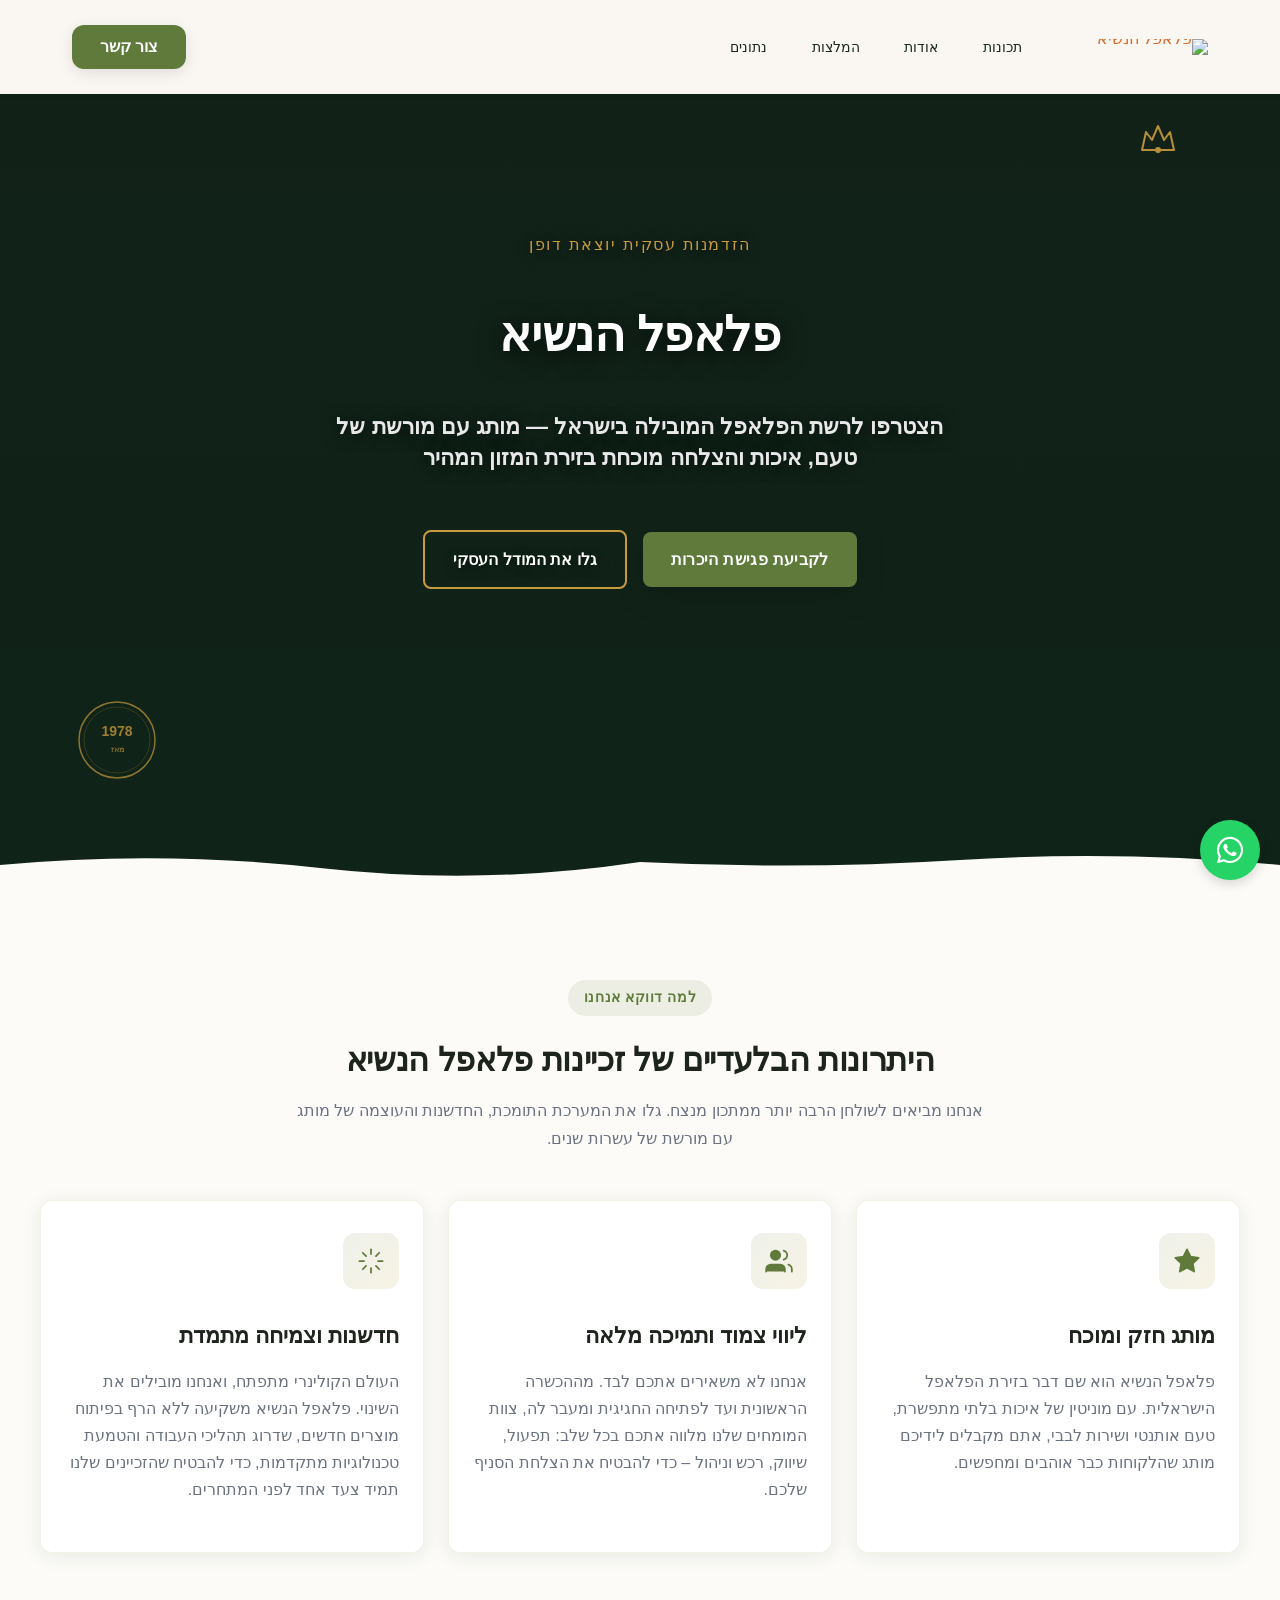
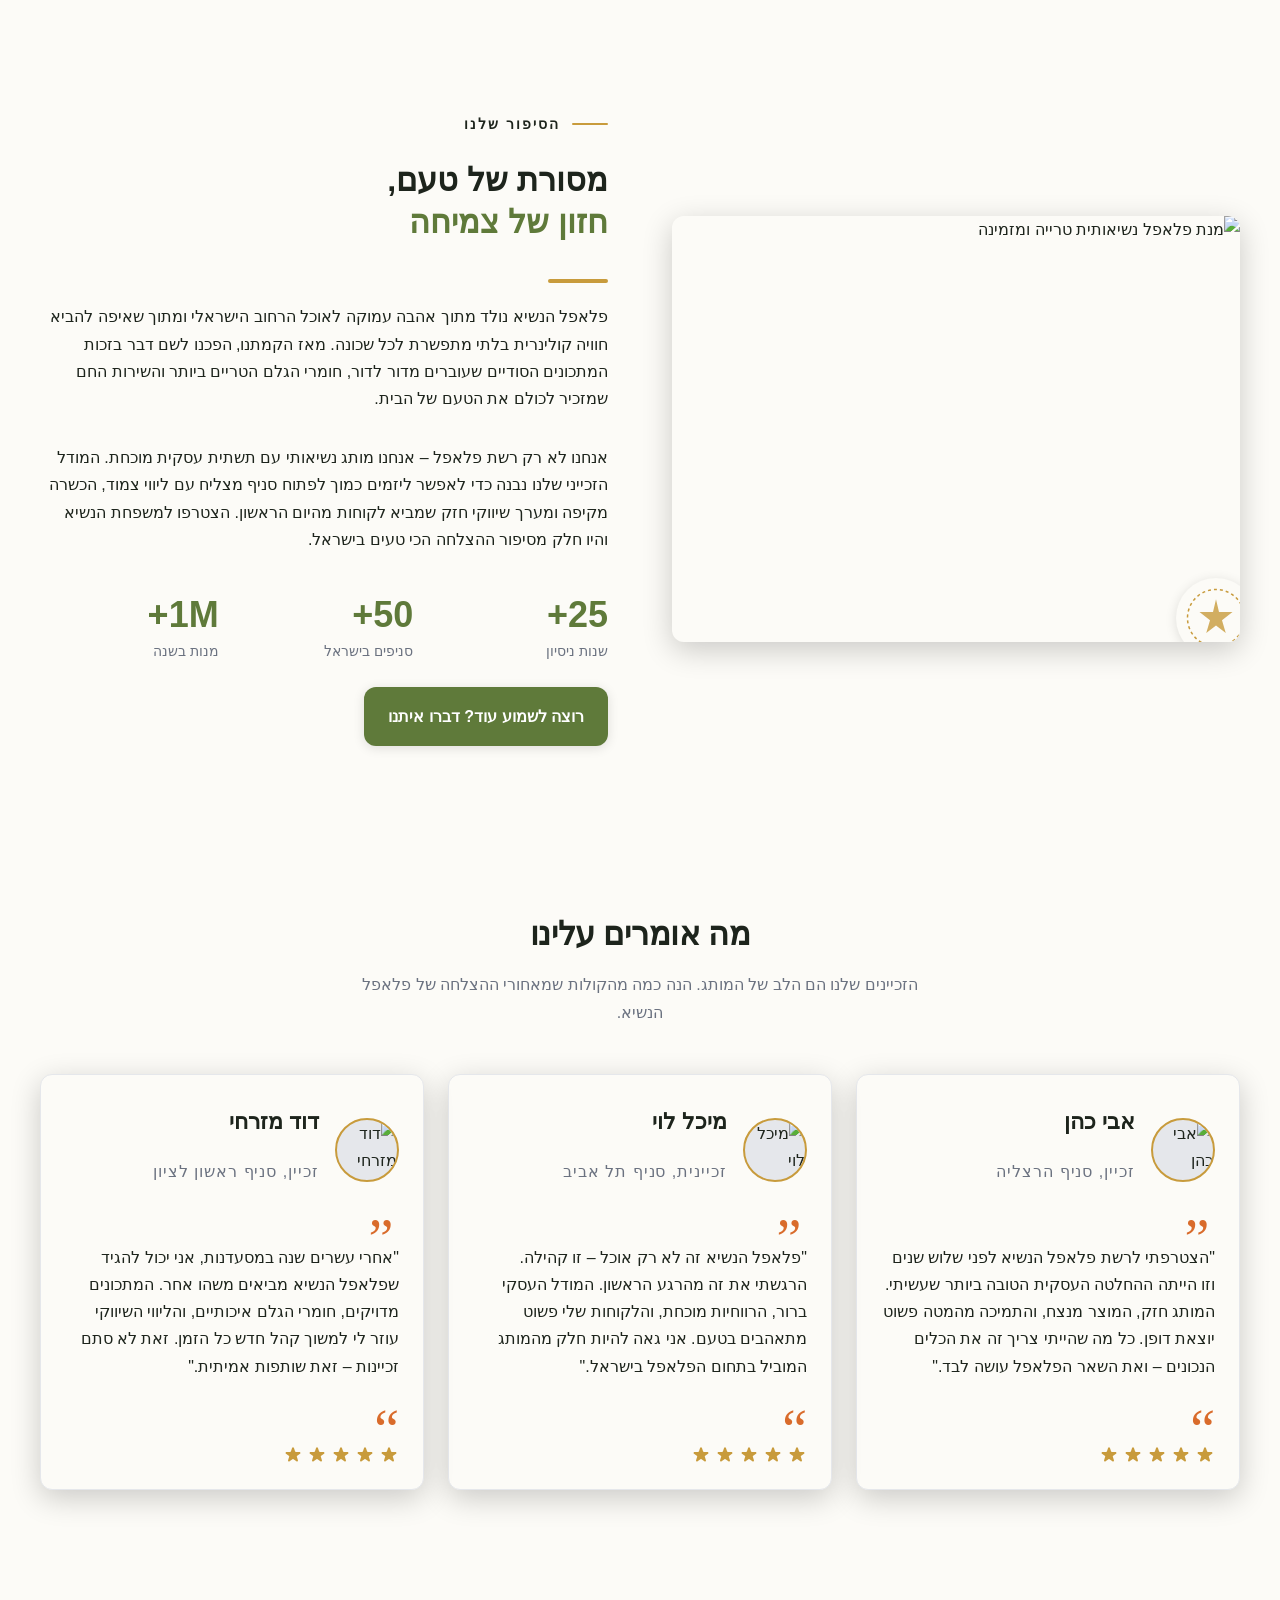
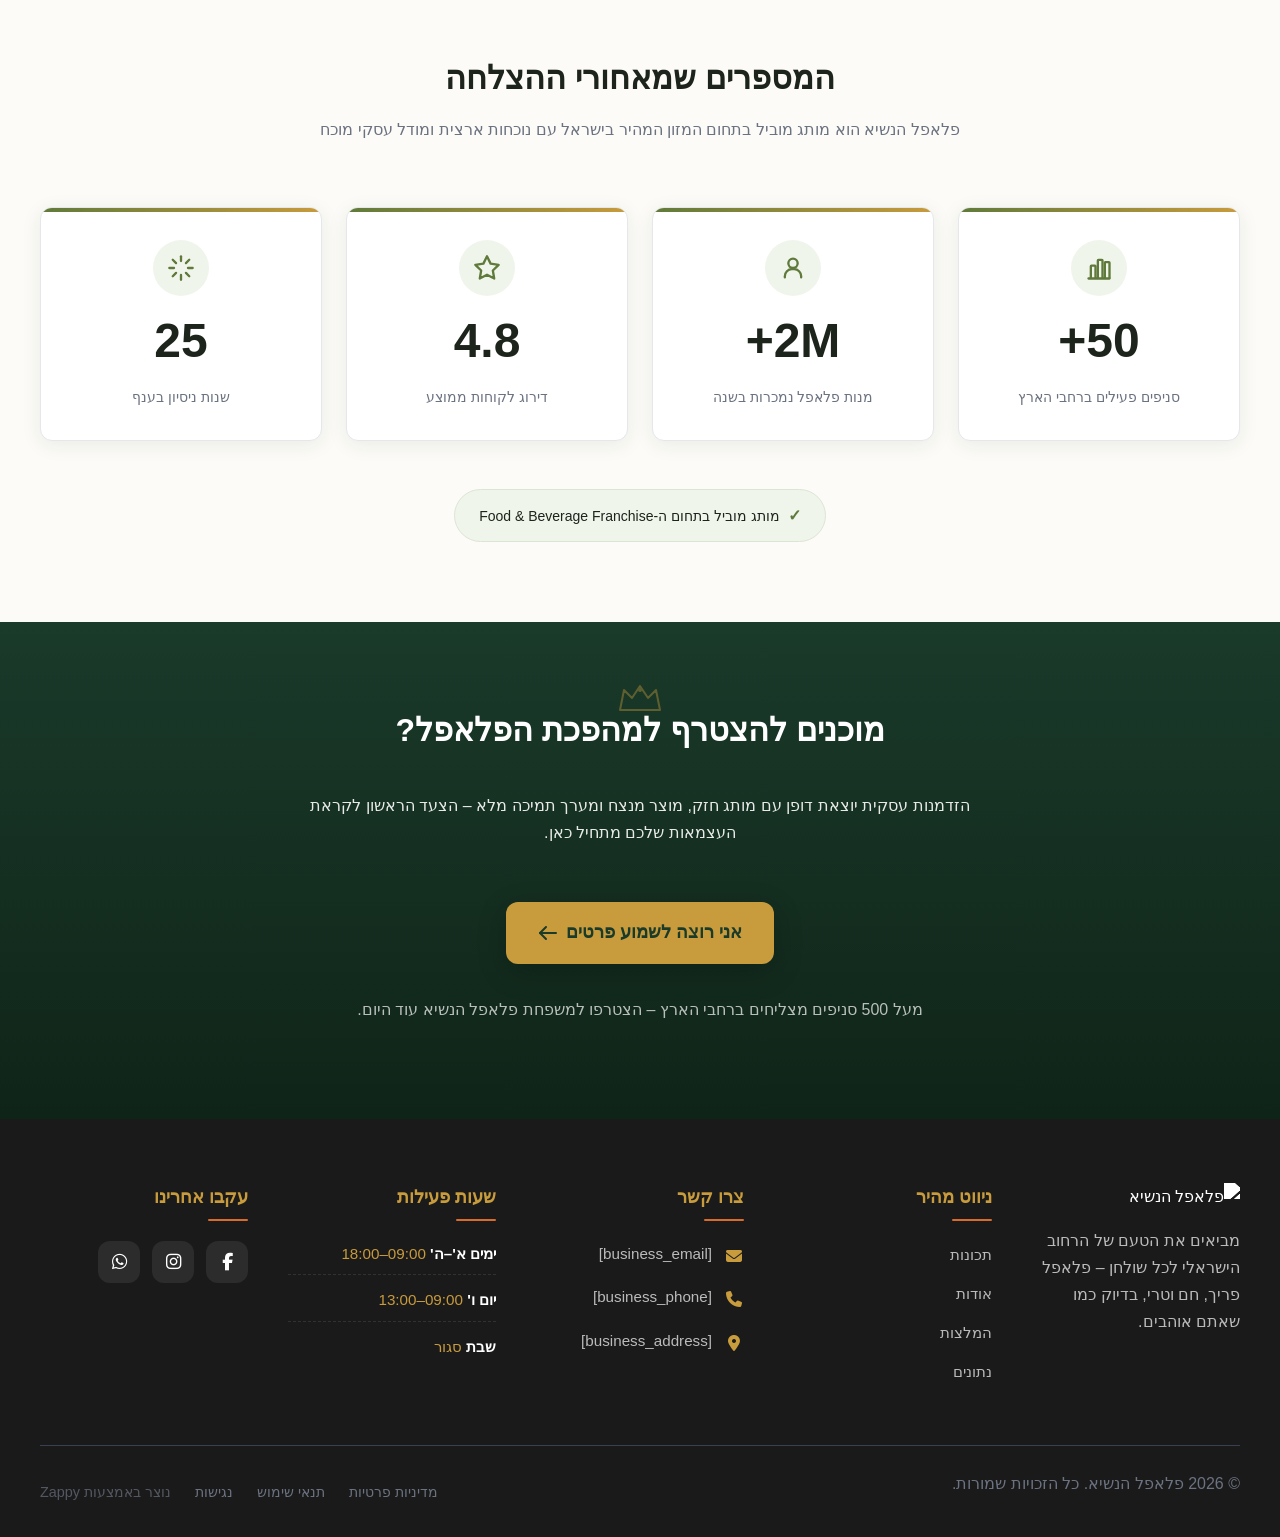
==== index.html @ 654249a7 "Initial website commit" ====
<!DOCTYPE html>
<html lang="he" dir="rtl">
<head>
    <meta charset="UTF-8">
    <meta name="viewport" content="width=device-width, initial-scale=1.0">
    <meta name="robots" content="index, follow">
    <title>זיכיון המזון שכל המדינה מדברת עליו — פלאפל הנשיא</title>
    <meta name="description" content="הצטרפו למהפכת הטעם עם זיכיון פלאפל הנשיא — מותג רחוב ישראלי נועז שמחפש שותפים עסקיים. גלו מודל זכיינות רווחי, תמיכה מלאה ומורשת קולינרית מנצחת. השאירו פרטים עוד היום!">
    <meta name="keywords" content="זיכיון מזון ומשקאות, פלאפל הנשיא, זיכיון פלאפל, השקעה במזון, מותג אוכל ישראלי">
    
    <!-- Favicons -->
    <link rel="icon" type="image/x-icon" href="/assets/favicon.ico">
    <link rel="icon" type="image/png" sizes="16x16" href="/assets/favicon-16x16.png">
    <link rel="icon" type="image/png" sizes="32x32" href="/assets/favicon-32x32.png">
    <link rel="icon" type="image/png" sizes="48x48" href="/assets/favicon-48x48.png">
    <link rel="icon" type="image/png" sizes="192x192" href="/assets/favicon-192x192.png">
    <link rel="icon" type="image/png" sizes="512x512" href="/assets/favicon-512x512.png">
    <link rel="apple-touch-icon" href="/assets/apple-touch-icon.png">
    <!-- Zappy Analytics -->
<script>
(function() {
  'use strict';
  
  // Configuration
  var config = {
    websiteId: '9f944d29-55cd-401a-9d6a-0420c737afcd',
    apiUrl: 'https://api.zappy5.com/api/analytics/track',
    sessionDuration: 30 * 60 * 1000, // 30 minutes
    visitorDuration: 30 * 24 * 60 * 60 * 1000, // 30 days
    trackPageViews: true,
    trackClicks: true,
    trackFormSubmissions: true
  };
  
  // Generate or retrieve persistent visitor ID (30 days)
  function getVisitorId() {
    var visitorKey = 'zappy_visitor_' + config.websiteId;
    var visitor = null;
    
    try {
      visitor = localStorage.getItem(visitorKey);
      if (visitor) {
        var visitorData = JSON.parse(visitor);
        var now = Date.now();
        
        // Check if visitor ID is still valid (30 days)
        if (now - visitorData.created < config.visitorDuration) {
          // Update last seen timestamp
          visitorData.lastSeen = now;
          localStorage.setItem(visitorKey, JSON.stringify(visitorData));
          return visitorData.id;
        }
      }
    } catch (e) {
      console.warn('Zappy Analytics: LocalStorage not available');
    }
    
    // Generate new visitor ID
    var newVisitorId = 'zv_' + Date.now() + '_' + Math.random().toString(36).substr(2, 9);
    
    try {
      localStorage.setItem(visitorKey, JSON.stringify({
        id: newVisitorId,
        created: Date.now(),
        lastSeen: Date.now()
      }));
    } catch (e) {
      // Continue without local storage
    }
    
    return newVisitorId;
  }
  
  // Generate or retrieve session ID (30 minutes)
  function getSessionId() {
    var sessionKey = 'zappy_session_' + config.websiteId;
    var session = null;
    
    try {
      session = sessionStorage.getItem(sessionKey);
      if (session) {
        var sessionData = JSON.parse(session);
        var now = Date.now();
        
        // Check if session is still valid
        if (now - sessionData.timestamp < config.sessionDuration) {
          // Update timestamp
          sessionData.timestamp = now;
          sessionStorage.setItem(sessionKey, JSON.stringify(sessionData));
          return sessionData.id;
        }
      }
    } catch (e) {
      console.warn('Zappy Analytics: SessionStorage not available');
    }
    
    // Generate new session ID
    var newSessionId = 'zs_' + Date.now() + '_' + Math.random().toString(36).substr(2, 9);
    
    try {
      sessionStorage.setItem(sessionKey, JSON.stringify({
        id: newSessionId,
        timestamp: Date.now()
      }));
    } catch (e) {
      // Continue without session storage
    }
    
    return newSessionId;
  }
  
  var visitorId = getVisitorId();
  var sessionId = getSessionId();
  
  // Track an event
  function trackEvent(eventType, data) {
    data = data || {};
    
    var eventData = {
      website_id: config.websiteId,
      event_type: eventType,
      page_path: window.location.pathname,
      referrer: document.referrer || 'direct',
      visitor_id: visitorId,
      session_id: sessionId,
      metadata: data
    };
    
    // Use sendBeacon if available (better for page unload events)
    if (navigator.sendBeacon) {
      var blob = new Blob([JSON.stringify(eventData)], { type: 'application/json' });
      navigator.sendBeacon(config.apiUrl, blob);
    } else {
      // Fallback to fetch
      fetch(config.apiUrl, {
        method: 'POST',
        headers: {
          'Content-Type': 'application/json'
        },
        body: JSON.stringify(eventData),
        keepalive: true
      }).catch(function(error) {
        console.warn('Zappy Analytics: Failed to track event', error);
      });
    }
  }
  
  // Track page view
  if (config.trackPageViews) {
    trackEvent('pageview', {
      title: document.title,
      url: window.location.href
    });
  }
  
  // Track clicks on important elements
  if (config.trackClicks) {
    document.addEventListener('click', function(e) {
      var target = e.target;
      
      // Track button clicks (counted as actions)
      if (target.tagName === 'BUTTON' || target.closest('button')) {
        var button = target.tagName === 'BUTTON' ? target : target.closest('button');
        var clickMeta = {
          element: 'button',
          text: button.textContent.trim().substring(0, 100),
          id: button.id || null,
          class: button.className || null
        };
        
        trackEvent('click', clickMeta);
      }
      
      // Track link clicks (navigation - not counted as actions)
      else if (target.tagName === 'A' || target.closest('a')) {
        var link = target.tagName === 'A' ? target : target.closest('a');
        var navMeta = {
          element: 'link',
          text: link.textContent.trim().substring(0, 100),
          href: link.href,
          external: link.hostname !== window.location.hostname
        };
        
        trackEvent('navigation', navMeta);
      }
    }, true);
  }
  
  
  // Track form submissions
  if (config.trackFormSubmissions) {
    document.addEventListener('submit', function(e) {
      var form = e.target;
      
      trackEvent('form_submit', {
        form_id: form.id || null,
        form_name: form.name || null,
        form_action: form.action || null,
        form_method: form.method || 'GET'
      });
    }, true);
  }
  
  // Track time on page (send on page unload)
  var pageLoadTime = Date.now();
  
  window.addEventListener('beforeunload', function() {
    var timeOnPage = Math.floor((Date.now() - pageLoadTime) / 1000); // in seconds
    
    trackEvent('page_unload', {
      time_on_page: timeOnPage,
      page_path: window.location.pathname
    });
  });
  
  // Expose tracking function globally for custom events
  window.zappyAnalytics = {
    track: trackEvent,
    getVisitorId: function() { return visitorId; },
    getSessionId: function() { return sessionId; }
  };
  
})();
</script>
<!-- End Zappy Analytics -->
    <meta property="og:title" content="זיכיון המזון שכל המדינה מדברת עליו — פלאפל הנשיא">
    <meta property="og:description" content="הצטרפו למהפכת הטעם עם זיכיון פלאפל הנשיא — מותג רחוב ישראלי נועז שמחפש שותפים עסקיים. גלו מודל זכיינות רווחי, תמיכה מלאה ומורשת קולינרית מנצחת. השאירו פרטים עוד היום!">
    <meta name="twitter:card" content="summary_large_image">
    <meta name="twitter:title" content="זיכיון המזון שכל המדינה מדברת עליו — פלאפל הנשיא">
    <meta name="twitter:description" content="הצטרפו למהפכת הטעם עם זיכיון פלאפל הנשיא — מותג רחוב ישראלי נועז שמחפש שותפים עסקיים. גלו מודל זכיינות רווחי, תמיכה מלאה ומורשת קולינרית מנצחת. השאירו פרטים עוד היום!">
    <meta property="og:type" content="website">
  <meta property="og:locale" content="he_IL">
  
  
  
  
  
  <link rel="stylesheet" href="https://cdnjs.cloudflare.com/ajax/libs/font-awesome/6.4.0/css/all.min.css">
  <style>
    .skip-link { position: absolute; top: 0; left: 0; transform: translateY(-200%); padding: 12px 18px; background: var(--bg-dark, #1a1a1a); color: var(--text-light, #fff); font-weight: 600; border-radius: 0 0 8px 0; z-index: 10000; }
    .skip-link:focus { transform: none; outline: 2px solid var(--ring, #fff); outline-offset: 2px; }
    :focus-visible { outline: 2px solid var(--ring, currentColor); outline-offset: 3px; }
  </style>


  
    <!-- Favicons -->
    <link rel="icon" type="image/x-icon" href="/assets/favicon.ico">
    <link rel="icon" type="image/png" sizes="16x16" href="/assets/favicon-16x16.png">
    <link rel="icon" type="image/png" sizes="32x32" href="/assets/favicon-32x32.png">
    <link rel="icon" type="image/png" sizes="48x48" href="/assets/favicon-48x48.png">
    <link rel="icon" type="image/png" sizes="192x192" href="/assets/favicon-192x192.png">
    <link rel="icon" type="image/png" sizes="512x512" href="/assets/favicon-512x512.png">
    <link rel="apple-touch-icon" href="/assets/apple-touch-icon.png">
    <!-- Cookie Consent -->
    <link rel="stylesheet" href="https://cdn.jsdelivr.net/npm/vanilla-cookieconsent@3/dist/cookieconsent.css" />
    <script src="https://cdn.jsdelivr.net/npm/vanilla-cookieconsent@3/dist/cookieconsent.umd.js"></script>
    <!-- Mickidum Accessibility Toolbar -->
    <script src="https://cdn.jsdelivr.net/gh/mickidum/acc_toolbar/acctoolbar/acctoolbar.min.js"></script>
    <link rel="stylesheet" href="/styles.css">
    <script>window.ZAPPY_WEBSITE_ID = "9f944d29-55cd-401a-9d6a-0420c737afcd"; window.ZAPPY_API_BASE = "https://api.zappy5.com";</script>

    <style id="zappy-dropdown-submenu-styles">
      /* ========== DESKTOP DROPDOWN SUBMENU STYLES ========== */
      /* Base styles for dropdown submenus - parent must be positioned */
      .nav-menu li:has(.sub-menu), nav li:has(.sub-menu), .navbar li:has(.sub-menu), #navMenu li:has(.sub-menu) { position: relative; }
      /* Submenu base - hidden by default */
      .nav-menu .sub-menu, nav .sub-menu, .navbar .sub-menu, #navMenu .sub-menu { display: block !important; position: absolute !important; top: 100%; left: 0; min-width: 220px; background: white; border-radius: 8px; box-shadow: 0 8px 25px rgba(0,0,0,0.15); padding: 8px 0; opacity: 0; visibility: hidden; transform: translateY(10px); transition: all 0.3s ease; z-index: 1000; list-style: none; pointer-events: none; }
      /* CRITICAL: Desktop hover styles to show dropdown */
      .nav-menu li:hover > .sub-menu, nav li:hover > .sub-menu, .navbar li:hover > .sub-menu, #navMenu li:hover > .sub-menu { opacity: 1 !important; visibility: visible !important; transform: translateY(0) !important; pointer-events: auto !important; }
      /* Submenu item styling */
      .sub-menu li { list-style: none; margin: 0; padding: 0; }
      .sub-menu a { display: block !important; padding: 10px 16px !important; color: var(--text-dark, #333) !important; font-weight: 500; text-decoration: none; white-space: nowrap; transition: background-color 0.2s; }
      .sub-menu .zappy-nav-child > a { padding-left: 28px !important; font-size: 0.9em !important; opacity: 0.85 !important; }
      [dir="rtl"] .sub-menu .zappy-nav-child > a, html[lang="he"] .sub-menu .zappy-nav-child > a, html[lang="ar"] .sub-menu .zappy-nav-child > a { padding-left: 10px !important; padding-right: 28px !important; }
      .sub-menu .zappy-nav-parent > a { font-weight: 600 !important; }
      .sub-menu a:hover { background-color: #f5f5f5; }
      /* RTL (Hebrew/Arabic) dropdown positioning */
      [dir="rtl"] .nav-menu .sub-menu, [dir="rtl"] nav .sub-menu, [dir="rtl"] .navbar .sub-menu, html[lang="he"] .nav-menu .sub-menu, html[lang="he"] nav .sub-menu, html[lang="he"] .navbar .sub-menu, html[lang="ar"] .nav-menu .sub-menu, html[lang="ar"] nav .sub-menu, html[lang="ar"] .navbar .sub-menu { left: auto !important; right: 0 !important; }
      /* Hide empty dropdown menus (exclude catalog sub-menus that use <a> children instead of <li>) */
      .sub-menu:empty, .sub-menu:not(:has(li:not(.zappy-hidden-menu-item))):not(:has(> a)), .sub-menu:not(:has(li)):not(:has(> a)) { display: none !important; opacity: 0 !important; visibility: hidden !important; pointer-events: none !important; }
      /* Desktop: show submenu on Menu Group hover */
      li:has(.menu-group-title):hover > .sub-menu { opacity: 1 !important; visibility: visible !important; transform: translateY(0) !important; pointer-events: auto !important; }
      /* Menu Group title styling */
      .nav-menu > li > .menu-group-title, #navMenu > li > .menu-group-title { display: inline-block; padding: 0.5rem 1rem; cursor: default; user-select: none; }
      
      /* ========== MOBILE SUBMENU STYLES ========== */
      @media (max-width: 768px) {
        .nav-menu .sub-menu, nav .sub-menu, .navbar .sub-menu, #navMenu .sub-menu { position: static !important; transform: none !important; box-shadow: none !important; background: transparent !important; max-height: 0; overflow: hidden; opacity: 0; visibility: hidden; transition: max-height 0.3s ease, opacity 0.3s ease; padding: 0 !important; border-radius: 0 !important; }
        .navbar .sub-menu.mobile-expanded, .nav-menu .sub-menu.mobile-expanded, #navMenu .sub-menu.mobile-expanded { max-height: none !important; overflow-y: visible !important; opacity: 1 !important; visibility: visible !important; padding: 8px 0 8px 16px !important; }
        [dir="rtl"] .sub-menu.mobile-expanded, html[lang="he"] .sub-menu.mobile-expanded { padding: 8px 16px 8px 0 !important; }
        /* Disable hover behavior on mobile */
        .nav-menu li:hover > .sub-menu, nav li:hover > .sub-menu, .navbar li:hover > .sub-menu, #navMenu li:hover > .sub-menu { opacity: 0; visibility: hidden; pointer-events: none; }
        .nav-menu li > .sub-menu.mobile-expanded, nav li > .sub-menu.mobile-expanded, .navbar li > .sub-menu.mobile-expanded, #navMenu li > .sub-menu.mobile-expanded { opacity: 1 !important; visibility: visible !important; pointer-events: auto !important; }
        .nav-menu li:has(.sub-menu), nav li:has(.sub-menu), .navbar li:has(.sub-menu), #navMenu li:has(.sub-menu) { display: flex !important; flex-wrap: wrap !important; align-items: center !important; position: relative !important; min-height: 44px !important; }
        .nav-menu li:has(.sub-menu) > a, nav li:has(.sub-menu) > a, .navbar li:has(.sub-menu) > a, #navMenu li:has(.sub-menu) > a { flex: 1 !important; min-width: 0 !important; }
        .nav-menu li:has(.sub-menu) > .menu-group-title, nav li:has(.sub-menu) > .menu-group-title, .navbar li:has(.sub-menu) > .menu-group-title, #navMenu li:has(.sub-menu) > .menu-group-title { flex: 1 !important; min-width: 0 !important; padding: 0 !important; line-height: inherit !important; }
        .nav-menu li:has(.sub-menu) > .sub-menu, nav li:has(.sub-menu) > .sub-menu, .navbar li:has(.sub-menu) > .sub-menu, #navMenu li:has(.sub-menu) > .sub-menu { flex-basis: 100% !important; width: 100% !important; }
        .nav-menu li:has(.sub-menu) > a [class*="chevron"], .nav-menu li:has(.sub-menu) > a [class*="arrow"], .nav-menu li:has(.sub-menu) > a .fa-chevron-down, .nav-menu li:has(.sub-menu) > a .fa-angle-down, nav li:has(.sub-menu) > a [class*="chevron"], nav li:has(.sub-menu) > a [class*="arrow"], #navMenu li:has(.sub-menu) > a [class*="chevron"], #navMenu li:has(.sub-menu) > a [class*="arrow"] { display: none !important; visibility: hidden !important; }
        .mobile-submenu-toggle { display: flex !important; align-items: center !important; justify-content: center !important; width: 44px !important; height: auto !important; background: transparent !important; border: none !important; cursor: pointer !important; color: var(--text-dark) !important; position: static !important; flex-shrink: 0 !important; align-self: stretch !important; z-index: 2 !important; padding: 0 !important; margin: 0 !important; }
        .mobile-submenu-toggle::after { content: '' !important; width: 0 !important; height: 0 !important; border-left: 6px solid transparent !important; border-right: 6px solid transparent !important; border-top: 7px solid currentColor !important; transition: transform 0.3s ease !important; }
        .mobile-submenu-toggle.expanded::after { transform: rotate(180deg) !important; }
        .sub-menu a { padding: 10px 0 !important; display: block !important; color: var(--text-dark) !important; white-space: normal !important; }
        .sub-menu .zappy-nav-child > a { padding-left: 28px !important; font-size: 0.9em !important; opacity: 0.85 !important; }
        [dir="rtl"] .sub-menu .zappy-nav-child > a, html[lang="he"] .sub-menu .zappy-nav-child > a, html[lang="ar"] .sub-menu .zappy-nav-child > a { padding-left: 0 !important; padding-right: 28px !important; }
        .sub-menu .zappy-nav-parent > a { font-weight: 600 !important; }
        .nav-menu.active, #navMenu.active { max-width: 100vw !important; overflow-x: hidden !important; box-sizing: border-box !important; }
        .navbar .sub-menu li a, nav.navbar .sub-menu li a, .zappy-products-dropdown .sub-menu a { color: var(--text-dark) !important; }
      }
      @media (min-width: 769px) { .mobile-submenu-toggle { display: none !important; } }
    </style>

    <style id="zappy-widget-visibility">
      html[dir="rtl"] .whatsapp-float { right: 20px !important; left: auto !important; }
      html[dir="ltr"] .whatsapp-float, html:not([dir]) .whatsapp-float { left: 20px !important; right: auto !important; }
      html[dir="rtl"] #mic-access-tool-general-button, html[dir="rtl"] .mic-access-tool-general-button,
      html[dir="rtl"] #mic-init-access-tool .mic-access-tool-general-button,
      html[dir="rtl"] #mic-init-access-tool #mic-access-tool-general-button,
      html[dir="rtl"] ._access-icon { left: 20px !important; right: auto !important; }
      html[dir="ltr"] #mic-access-tool-general-button, html[dir="ltr"] .mic-access-tool-general-button,
      html[dir="ltr"] #mic-init-access-tool .mic-access-tool-general-button,
      html[dir="ltr"] #mic-init-access-tool #mic-access-tool-general-button,
      html[dir="ltr"] ._access-icon,
      html:not([dir]) #mic-access-tool-general-button, html:not([dir]) .mic-access-tool-general-button,
      html:not([dir]) #mic-init-access-tool .mic-access-tool-general-button,
      html:not([dir]) #mic-init-access-tool #mic-access-tool-general-button,
      html:not([dir]) ._access-icon { right: 20px !important; left: auto !important; }
      @media (max-width: 768px) { .whatsapp-float { display: flex !important; } }
      @media (min-width: 769px) { .whatsapp-float { display: flex !important; } }
      @media (max-width: 768px) {
        #mic-access-tool-general-button, .mic-access-tool-general-button,
        #mic-init-access-tool .mic-access-tool-general-button, #mic-init-access-tool #mic-access-tool-general-button,
        ._access-icon { display: flex !important; visibility: visible !important; opacity: 1 !important; pointer-events: auto !important; }
        #mic-access-tool-box.opened-mic-access-tool, .mic-access-tool-box.opened-mic-access-tool,
        #mic-init-access-tool #mic-access-tool-box.opened-mic-access-tool {
          visibility: visible !important; opacity: 1 !important; pointer-events: auto !important;
        }
      }
      @media (min-width: 769px) {
        #mic-access-tool-general-button, .mic-access-tool-general-button,
        #mic-init-access-tool .mic-access-tool-general-button, #mic-init-access-tool #mic-access-tool-general-button,
        ._access-icon { display: flex !important; visibility: visible !important; opacity: 1 !important; pointer-events: auto !important; }
        #mic-access-tool-box.opened-mic-access-tool, .mic-access-tool-box.opened-mic-access-tool,
        #mic-init-access-tool #mic-access-tool-box.opened-mic-access-tool {
          visibility: visible !important; opacity: 1 !important; pointer-events: auto !important;
        }
      }
    </style>
</head>
<body>
<a class="skip-link" href="#main">דלג לתוכן הראשי</a>
  <nav class="navbar" dir="rtl">
  <button class="mobile-toggle" id="mobileToggle" aria-label="Menu">
    <svg class="hamburger-icon" width="24" height="24" viewBox="0 0 24 24" fill="none">
      <path d="M3 12h18M3 6h18M3 18h18" stroke="currentColor" stroke-width="2" stroke-linecap="round"></path>
    </svg>
    <svg class="close-icon" width="24" height="24" viewBox="0 0 24 24" fill="none" style="display: none;">
      <path d="M18 6L6 18M6 6l12 12" stroke="currentColor" stroke-width="2" stroke-linecap="round"></path>
    </svg>
  </button>
  <button class="phone-header-btn" data-phone="[business_phone]" aria-label="Call">
    <svg width="20" height="20" viewBox="0 0 24 24" fill="currentColor">
      <path d="M22 16.92v3a2 2 0 0 1-2.18 2 19.79 19.79 0 0 1-8.63-3.07 19.5 19.5 0 0 1-6-6 19.79 19.79 0 0 1-3.07-8.67A2 2 0 0 1 4.11 2h3a2 2 0 0 1 2 1.72 12.84 12.84 0 0 0 .7 2.81 2 2 0 0 1-.45 2.11L8.09 9.91a16 16 0 0 0 6 6l1.27-1.27a2 2 0 0 1 2.11-.45 12.84 12.84 0 0 0 2.81.7A2 2 0 0 1 22 16.92z"></path>
    </svg>
  </button>
  <div class="nav-container">
    <div class="nav-right-group"><div class="nav-brand">
      <a href="/" class="logo-link"><img class="logo" src="/assets/site---------image-1.webp" alt="פלאפל הנשיא"></a>
    </div><ul class="nav-menu" id="navMenu"><li><a href="#features">תכונות</a></li><li><a href="#about">אודות</a></li><li><a href="#testimonials">המלצות</a></li><li><a href="#stats">נתונים</a></li></ul></div>
    
    <div class="nav-cta-container">
      <a href="#cta" class="nav-cta-btn">צור קשר</a>
    </div>
  </div>
</nav>
<script>

// Navbar Mobile Menu Toggle and Contrast Fix
(function() {
  // Use 'load' event instead of 'DOMContentLoaded' to ensure we run AFTER all other scripts
  window.addEventListener('load', function() {
    
    // FIX MOBILE BUTTON CONTRAST
    // Detect navbar background color and apply contrasting color to mobile buttons
    const navbar = document.querySelector('.navbar, nav, header');
    if (!navbar) {
      console.log('[Navbar] Navbar element not found');
      return;
    }
    
    // DECLARE VARIABLES EARLY to avoid Temporal Dead Zone errors
    // These are used in multiple places below
    let mobileToggle = document.getElementById('mobileToggle') ||
                       document.querySelector('.mobile-toggle') ||
                       document.querySelector('.hamburger') ||
                       document.querySelector('.hamburger-menu') ||
                       document.querySelector('.menu-toggle') ||
                       document.querySelector('.burger-menu') ||
                       document.querySelector('[aria-label="Menu"]') ||
                       document.querySelector('[aria-label="תפריט"]');
    
    const phoneBtn = document.querySelector('.phone-header-btn');
    
    const computedStyle = window.getComputedStyle(navbar);
    let bgColor = computedStyle.backgroundColor;
    
    console.log('[Navbar] Initial navbar background:', bgColor);
    
    // Check if background is transparent or rgba with 0 alpha
    const isTransparent = bgColor === 'transparent' || 
                         bgColor === 'rgba(0, 0, 0, 0)' ||
                         (bgColor.startsWith('rgba') && bgColor.includes(', 0)'));
    
    if (isTransparent) {
      // Check for background-image or gradient
      const bgImage = computedStyle.backgroundImage;
      if (bgImage && bgImage !== 'none') {
        console.log('[Navbar] Navbar has background image/gradient, using dark text');
        bgColor = 'rgb(240, 240, 240)'; // Assume light background
      } else {
        // Transparent navbar - check body background
        const bodyBg = window.getComputedStyle(document.body).backgroundColor;
        console.log('[Navbar] Navbar transparent, using body background:', bodyBg);
        bgColor = bodyBg;
      }
    }
    
    // Calculate luminance to determine if background is light or dark
    const rgb = bgColor.match(/\d+/g);
    if (rgb && rgb.length >= 3) {
      const r = parseInt(rgb[0]);
      const g = parseInt(rgb[1]);
      const b = parseInt(rgb[2]);
      const luminance = (0.299 * r + 0.587 * g + 0.114 * b) / 255;
      
      // Mobile button colors are set by Claude's AI-generated CSS (same as .nav-menu a)
      // No dynamic color overrides needed - colors come from the generated navbar CSS
      console.log('[Navbar] Mobile button colors preserved from Claude CSS (luminance:', luminance.toFixed(2) + ')');
      
      // FIX ICON SIZES - Ensure SVGs are properly sized and visible
      // INJECT CRITICAL CSS TO OVERRIDE ANY CONFLICTING RULES
      const criticalCSS = document.createElement('style');
      criticalCSS.id = 'zappy-mobile-nav-fix';
      const htmlLang = document.documentElement.lang || 'en';
      const htmlDir = document.documentElement.dir || 'ltr';
      // Check both dir attribute AND lang for RTL detection
      // dir="rtl" is the most reliable indicator
      const isRTL = htmlDir === 'rtl' || htmlLang === 'he' || htmlLang === 'ar';
      
      criticalCSS.textContent = `
        /* Hide mobile buttons on desktop, show only on mobile */
        @media (min-width: 769px) {
          .mobile-toggle,
          .phone-header-btn {
            display: none !important;
          }
        }
        
        /* Show and position mobile buttons correctly on mobile */
        @media (max-width: 768px) {
          .navbar,
          nav.navbar {
            min-height: 70px !important;
          }

          .mobile-toggle,
          .phone-header-btn {
            position: absolute !important;
            top: 0 !important;
            bottom: 0 !important;
            margin-top: auto !important;
            margin-bottom: auto !important;
            transform: none !important;
            z-index: 1001 !important;
            display: flex !important;
            align-items: center !important;
            justify-content: center !important;
            width: 36px !important;
            height: 36px !important;
            border-radius: 50% !important;
            border: none !important;
            cursor: pointer !important;
            padding: 6px !important;
            background: none !important;
            color: var(--nav-text, var(--text-dark)) !important;
            touch-action: manipulation !important;
            -webkit-tap-highlight-color: transparent !important;
          }

          html[data-zappy-site-type="ecommerce"] .phone-header-btn,
          body[data-zappy-site-type="ecommerce"] .phone-header-btn,
          html[data-zappy-site-type="ecommerce"] header .phone-header-btn,
          html[data-zappy-site-type="ecommerce"] nav .phone-header-btn {
            display: none !important;
            visibility: hidden !important;
            width: 0 !important;
            height: 0 !important;
            min-width: 0 !important;
            overflow: hidden !important;
          }
          
          /* LTR positioning (default): hamburger LEFT, phone RIGHT */
          html:not([dir="rtl"]):not([lang="he"]):not([lang="ar"]) .mobile-toggle,
          html[dir="ltr"] .mobile-toggle {
            left: 12px !important;
            right: auto !important;
          }
          html:not([dir="rtl"]):not([lang="he"]):not([lang="ar"]) .phone-header-btn,
          html[dir="ltr"] .phone-header-btn {
            right: 12px !important;
            left: auto !important;
          }
          
          /* RTL positioning: hamburger RIGHT, phone LEFT */
          html[dir="rtl"] .mobile-toggle,
          html[lang="he"] .mobile-toggle,
          html[lang="ar"] .mobile-toggle {
            right: 12px !important;
            left: auto !important;
          }
          html[dir="rtl"] .phone-header-btn,
          html[lang="he"] .phone-header-btn,
          html[lang="ar"] .phone-header-btn {
            left: 12px !important;
            right: auto !important;
          }
          
          /* CRITICAL: Ensure nav-container has min-height on mobile */
          /* All children are positioned absolutely/fixed on mobile, so height:auto collapses to 0 */
          .nav-container {
            min-height: 70px !important;
            position: relative !important;
          }
          
          /* Ensure SVG icons are properly sized and inherit color */
          .mobile-toggle svg,
          .phone-header-btn svg {
            width: 24px !important;
            height: 24px !important;
            /* Don't force display - let JavaScript control hamburger/close toggle */
          }
          
          /* Reset nav-cta-container on mobile - remove desktop box-shadow/padding */
          /* that creates a visible ghost box when CTA button is hidden */
          .nav-cta-container {
            box-shadow: none !important;
            padding: 0 !important;
          }
          
          /* Hide nav-cta-container entirely on mobile when there's no lang-switcher */
          /* (only the CTA button is inside, and it's hidden on mobile) */
          .nav-cta-container:not(:has(.lang-switcher)) {
            display: none !important;
          }
          
          /* CRITICAL: Prevent hero image fade gradient from bleeding over headline text */
          /* The .image-fade-gradient has bottom: -30px (extends below parent) */
          /* On mobile stacked layout, this overlaps the h1 text below the image */
          .hero-image-column {
            overflow: hidden !important;
          }
          .image-fade-gradient {
            bottom: 0 !important;
          }
          
          /* Hide desktop language switcher on mobile - hamburger menu handles it */
          /* High specificity to override stored CSS */
          .lang-switcher,
          .nav-cta-container .lang-switcher,
          .nav-container .lang-switcher,
          .navbar .lang-switcher,
          .navbar .nav-cta-container .lang-switcher {
            display: none !important;
          }
        }
      `;
      
      // Remove existing fix if present and inject new one
      const existing = document.getElementById('zappy-mobile-nav-fix');
      if (existing) existing.remove();
      document.head.appendChild(criticalCSS);
      
      console.log('[Navbar] Critical CSS injected for mobile nav positioning');
      
      // ONLY apply inline positioning styles on mobile viewport
      // On desktop, the CSS handles hiding these buttons with display: none
      // Inline styles were breaking desktop layout by overriding CSS
      const isMobileViewport = window.innerWidth <= 768;
      
      if (mobileToggle) {
        // Icon sizing applies to all viewports for consistency
        const hamburgerIcon = mobileToggle.querySelector('.hamburger-icon');
        const closeIcon = mobileToggle.querySelector('.close-icon');
        
        if (hamburgerIcon) {
          hamburgerIcon.style.setProperty('width', '24px', 'important');
          hamburgerIcon.style.setProperty('height', '24px', 'important');
          hamburgerIcon.style.setProperty('display', 'block', 'important'); // Show hamburger by default
        }
        if (closeIcon) {
          closeIcon.style.setProperty('width', '24px', 'important');
          closeIcon.style.setProperty('height', '24px', 'important');
          closeIcon.style.setProperty('display', 'none', 'important'); // Hide close icon by default
        }
        
        // ONLY set positioning inline styles on mobile
        if (isMobileViewport) {
          mobileToggle.style.setProperty('position', 'absolute', 'important');
          mobileToggle.style.setProperty('top', '0', 'important');
          mobileToggle.style.setProperty('bottom', '0', 'important');
          mobileToggle.style.setProperty('margin-top', 'auto', 'important');
          mobileToggle.style.setProperty('margin-bottom', 'auto', 'important');
          mobileToggle.style.setProperty('transform', 'none', 'important');
          mobileToggle.style.setProperty('z-index', '1001', 'important');
          
          // Clear any inline left/right so CSS can take over based on html[dir]
          mobileToggle.style.removeProperty('left');
          mobileToggle.style.removeProperty('right');
          
          console.log('[Navbar] Mobile toggle positioning applied (mobile viewport)');
        } else {
          // On desktop, clear any positioning styles to let CSS handle it
          mobileToggle.style.removeProperty('position');
          mobileToggle.style.removeProperty('top');
          mobileToggle.style.removeProperty('transform');
          mobileToggle.style.removeProperty('z-index');
          mobileToggle.style.removeProperty('left');
          mobileToggle.style.removeProperty('right');
          console.log('[Navbar] Desktop viewport - cleared mobile toggle inline positioning');
        }
      }
      
      if (phoneBtn) {
        // Icon sizing applies to all viewports
        const phoneIcon = phoneBtn.querySelector('svg');
        if (phoneIcon) {
          phoneIcon.style.width = '24px';
          phoneIcon.style.height = '24px';
          phoneIcon.setAttribute('width', '24');
          phoneIcon.setAttribute('height', '24');
        }
        
        // ONLY set positioning inline styles on mobile
        if (isMobileViewport) {
          phoneBtn.style.setProperty('position', 'absolute', 'important');
          phoneBtn.style.setProperty('top', '0', 'important');
          phoneBtn.style.setProperty('bottom', '0', 'important');
          phoneBtn.style.setProperty('margin-top', 'auto', 'important');
          phoneBtn.style.setProperty('margin-bottom', 'auto', 'important');
          phoneBtn.style.setProperty('transform', 'none', 'important');
          phoneBtn.style.setProperty('z-index', '1001', 'important');
          
          // Clear any inline left/right so CSS can take over based on html[dir]
          phoneBtn.style.removeProperty('left');
          phoneBtn.style.removeProperty('right');
          
          console.log('[Navbar] Phone button positioning applied (mobile viewport)');
        } else {
          // On desktop, clear any positioning styles to let CSS handle it
          phoneBtn.style.removeProperty('position');
          phoneBtn.style.removeProperty('top');
          phoneBtn.style.removeProperty('transform');
          phoneBtn.style.removeProperty('z-index');
          phoneBtn.style.removeProperty('left');
          phoneBtn.style.removeProperty('right');
          console.log('[Navbar] Desktop viewport - cleared phone button inline positioning');
        }
      }
    } else {
      console.log('[Navbar] Could not parse background color:', bgColor);
    }
    
    // MOBILE MENU TOGGLE
    // Re-query in case DOM changed (mobileToggle already declared at top of function)
    mobileToggle = document.getElementById('mobileToggle') ||
                   document.querySelector('.mobile-toggle') ||
                   document.querySelector('.hamburger') ||
                   document.querySelector('.hamburger-menu') ||
                   document.querySelector('.menu-toggle') ||
                   document.querySelector('.burger-menu') ||
                   document.querySelector('[aria-label="Menu"]') ||
                   document.querySelector('[aria-label="תפריט"]');
    
    // EXPANDED SEARCH: Find nav menu by ID or class
    const navMenu = document.getElementById('navMenu') ||
                  document.querySelector('.nav-menu') ||
                  document.querySelector('.nav-links') ||
                  document.querySelector('nav ul:not(.submenu)');
    
    if (!mobileToggle || !navMenu) {
      console.log('[Navbar] Mobile toggle or menu not found:', { toggle: !!mobileToggle, menu: !!navMenu });
      return;
    }
    
    // Ensure navMenu has ID for CSS targeting
    if (!navMenu.id) {
      navMenu.id = 'navMenu';
    }
    
    console.log('[Navbar] Initializing mobile menu...');
    
    // Remove any existing event listeners by cloning the button
    const newToggle = mobileToggle.cloneNode(true);
    mobileToggle.parentNode.replaceChild(newToggle, mobileToggle);
    
    // Toggle menu handler (shared by click and touchend)
    function handleToggle(e) {
      e.preventDefault();
      e.stopPropagation();
      
      const hamburgerIcon = newToggle.querySelector('.hamburger-icon');
      const closeIcon = newToggle.querySelector('.close-icon');
      const isActive = navMenu.classList.contains('active');
      
      if (isActive) {
        // Close menu
        navMenu.classList.remove('active');
        if (hamburgerIcon) hamburgerIcon.style.setProperty('display', 'block', 'important');
        if (closeIcon) closeIcon.style.setProperty('display', 'none', 'important');
        document.body.style.overflow = '';
        console.log('[Navbar] Menu closed');
      } else {
        // Open menu
        navMenu.classList.add('active');
        if (hamburgerIcon) hamburgerIcon.style.setProperty('display', 'none', 'important');
        if (closeIcon) closeIcon.style.setProperty('display', 'block', 'important');
        document.body.style.overflow = 'hidden';
        console.log('[Navbar] Menu opened');
      }
    }
    
    // Use click for desktop/emulation and touchend as iOS Safari fallback.
    // Prevent double-fire with a timestamp guard.
    var lastToggleTime = 0;
    function guardedToggle(e) {
      var now = Date.now();
      if (now - lastToggleTime < 300) return;
      lastToggleTime = now;
      handleToggle(e);
    }
    
    newToggle.addEventListener('click', guardedToggle);
    newToggle.addEventListener('touchend', guardedToggle);
    
    // Close menu when clicking nav links (but NOT dropdown toggles)
    const navLinks = navMenu.querySelectorAll('a');
    navLinks.forEach(function(link) {
      link.addEventListener('click', function() {
        // Don't close if it's a dropdown child (unless it's a real navigation link)
        if (this.getAttribute('href') === '#') return;
        
        const hamburgerIcon = newToggle.querySelector('.hamburger-icon');
        const closeIcon = newToggle.querySelector('.close-icon');
        
        navMenu.classList.remove('active');
        if (hamburgerIcon) hamburgerIcon.style.setProperty('display', 'block', 'important');
        if (closeIcon) closeIcon.style.setProperty('display', 'none', 'important');
        document.body.style.overflow = '';
        console.log('[Navbar] Menu closed (link clicked)');
      });
    });
    
    // DROPDOWN MENU TOGGLE (for mobile and touch devices)
    var dropdownToggles = navMenu.querySelectorAll('.dropdown-toggle');
    dropdownToggles.forEach(function(toggle) {
      toggle.addEventListener('click', function(e) {
        e.preventDefault();
        e.stopPropagation();
        var parent = this.closest('.nav-dropdown');
        if (!parent) return;
        
        // Close other open dropdowns at the same level
        var siblings = parent.parentNode.querySelectorAll('.nav-dropdown.open');
        siblings.forEach(function(sib) {
          if (sib !== parent) sib.classList.remove('open');
        });
        
        parent.classList.toggle('open');
        console.log('[Navbar] Dropdown toggled:', parent.classList.contains('open') ? 'open' : 'closed');
      });
    });
    
    // Close dropdowns when clicking outside
    document.addEventListener('click', function(e) {
      if (!e.target.closest('.nav-dropdown')) {
        var openDropdowns = document.querySelectorAll('.nav-dropdown.open');
        openDropdowns.forEach(function(dd) { dd.classList.remove('open'); });
      }
    });
    
    console.log('[Navbar] Dropdown handlers initialized for ' + dropdownToggles.length + ' dropdowns');
    
    // Phone button functionality (phoneBtn already declared at top of function)
    if (phoneBtn) {
      phoneBtn.addEventListener('click', function() {
        // Get phone number from placeholder in page or use default
        const phoneLinks = document.querySelectorAll('a[href^="tel:"]');
        const phoneNumber = phoneLinks.length > 0 
          ? phoneLinks[0].getAttribute('href').replace('tel:', '')
          : '[business_phone]';
        
        window.location.href = 'tel:' + phoneNumber;
        console.log('[Navbar] Phone button clicked');
      });
    }
    
    console.log('[Navbar] Mobile menu initialized successfully');
    
    // WhatsApp button visibility is now controlled via CSS (siteSettings).
    // No JS-based desktop hiding — the button is visible on both mobile and desktop by default.
  });
})();

</script>
  
  <main id="main">
    <section data-band-index="0" id="hero" class="index-hero-section" data-layout-spec="דף הבית-hero" data-hero-type="fullscreen-scrim">
  <!-- Background Image -->
  <div class="index-hero-section__bg-wrapper">
    <img loading="eager" fetchpriority="high" data-hero-bg="true" data-placeholder="index-hero-image-1" data-context="Warm, inviting falafel stand with golden fried falafel balls, fresh pita, and vibrant salads, shot in natural light with a slightly editorial, aspirational feel. The background shows a bustling Israeli market street." width="1200" height="600" src="/assets/site-index-hero-image-1.webp" alt="פלאפל הנשיא - דוכן פלאפל חם ומזמין" class="index-hero-section__bg-img">
  </div>

  <!-- Scrim Overlay -->
  <div class="index-hero-section__scrim" aria-hidden="true"></div>

  <!-- Decorative Motif: Crown -->
  <div class="index-hero-section__crown" aria-hidden="true">
    <svg data-no-icon-edit="true" viewBox="0 0 40 40" xmlns="http://www.w3.org/2000/svg">
      <path d="M4,30 L8,12 L14,20 L20,6 L26,20 L32,12 L36,30 Z" fill="none" stroke="var(--secondary)" stroke-width="2" stroke-linejoin="round"></path>
      <circle cx="20" cy="30" r="3" fill="var(--secondary)"></circle>
    </svg>
  </div>

  <!-- Decorative Motif: Year Badge -->
  <div class="index-hero-section__badge" aria-hidden="true">
    <svg data-no-icon-edit="true" viewBox="0 0 80 80" xmlns="http://www.w3.org/2000/svg">
      <circle cx="40" cy="40" r="38" fill="none" stroke="var(--secondary)" stroke-width="1.5" opacity="0.8"></circle>
      <circle cx="40" cy="40" r="33" fill="none" stroke="var(--secondary)" stroke-width="0.5" opacity="0.5"></circle>
      <text x="40" y="36" text-anchor="middle" fill="var(--secondary)" font-size="14" font-weight="700" font-family="Inter, sans-serif" opacity="0.9">1978</text>
      <text x="40" y="52" text-anchor="middle" fill="var(--secondary)" font-size="8" font-weight="600" font-family="Inter, sans-serif" opacity="0.7">מאז</text>
    </svg>
  </div>

  <!-- Content Overlay -->
  <div class="index-hero-section__content">
    <p class="index-hero-section__label">הזדמנות עסקית יוצאת דופן</p>
    <h1 class="index-hero-section__headline">פלאפל הנשיא</h1>
    <h3 class="index-hero-section__subheadline">הצטרפו לרשת הפלאפל המובילה בישראל — מותג עם מורשת של טעם, איכות והצלחה מוכחת בזירת המזון המהיר</h3>
    <div class="index-hero-section__cta-group">
      <a href="#contact" class="index-hero-section__btn-primary">לקביעת פגישת היכרות</a>
      <a href="#about" class="index-hero-section__btn-secondary">גלו את המודל העסקי</a>
    </div>
  </div>

  <!-- Bottom Divider -->
  <div class="index-hero-section__divider-wrapper" aria-hidden="true">
    <svg data-no-icon-edit="true" viewBox="0 0 1200 80" preserveAspectRatio="none" xmlns="http://www.w3.org/2000/svg">
      <path d="M0,80 L0,45 Q150,30 300,48 T600,42 Q750,50 900,40 T1200,45 L1200,80 Z" fill="var(--bg-light)"></path>
    </svg>
  </div>
</section>

<section data-band-index="1" id="features" class="index-features-section" data-layout-spec="דף הבית-features">
  <div class="features-container">
    <div class="features-header">
      <span class="features-label">למה דווקא אנחנו</span>
      <h2 class="features-heading">היתרונות הבלעדיים של זכיינות פלאפל הנשיא</h2>
      <p class="features-subtitle">אנחנו מביאים לשולחן הרבה יותר ממתכון מנצח. גלו את המערכת התומכת, החדשנות והעוצמה של מותג עם מורשת של עשרות שנים.</p>
    </div>
    <div class="features-grid">
      <article class="feature-card">
        <div class="feature-icon-wrapper">
          <svg data-element-type="icon" data-icon-type="svg" class="feature-icon" viewBox="0 0 24 24" fill="none" xmlns="http://www.w3.org/2000/svg">
            <path d="M12 2L15.09 8.26L22 9.27L17 14.14L18.18 21.02L12 17.77L5.82 21.02L7 14.14L2 9.27L8.91 8.26L12 2Z" fill="currentColor" stroke="currentColor" stroke-width="1.5" stroke-linecap="round" stroke-linejoin="round"></path>
          </svg>
        </div>
        <h3 class="feature-title">מותג חזק ומוכח</h3>
        <p class="feature-description">פלאפל הנשיא הוא שם דבר בזירת הפלאפל הישראלית. עם מוניטין של איכות בלתי מתפשרת, טעם אותנטי ושירות לבבי, אתם מקבלים לידיכם מותג שהלקוחות כבר אוהבים ומחפשים.</p>
      </article>
      <article class="feature-card">
        <div class="feature-icon-wrapper">
          <svg data-element-type="icon" data-icon-type="svg" class="feature-icon" viewBox="0 0 24 24" fill="none" xmlns="http://www.w3.org/2000/svg">
            <path d="M17 21V19C17 17.9391 16.5786 16.9217 15.8284 16.1716C15.0783 15.4214 14.0609 15 13 15H5C3.93913 15 2.92172 15.4214 2.17157 16.1716C1.42143 16.9217 1 17.9391 1 19V21" fill="currentColor" stroke="currentColor" stroke-width="1.5" stroke-linecap="round" stroke-linejoin="round"></path>
            <path d="M9 11C11.2091 11 13 9.20914 13 7C13 4.79086 11.2091 3 9 3C6.79086 3 5 4.79086 5 7C5 9.20914 6.79086 11 9 11Z" fill="currentColor" stroke="currentColor" stroke-width="1.5" stroke-linecap="round" stroke-linejoin="round"></path>
            <path d="M23 21V19C22.9993 18.1137 22.7044 17.2528 22.1614 16.5523C21.6184 15.8519 20.8581 15.3516 20 15.13" fill="none" stroke="currentColor" stroke-width="1.5" stroke-linecap="round" stroke-linejoin="round"></path>
            <path d="M16 3.13C16.8604 3.35031 17.623 3.85071 18.1676 4.55232C18.7122 5.25392 19.0078 6.11683 19.0078 7.005C19.0078 7.89318 18.7122 8.75608 18.1676 9.45769C17.623 10.1593 16.8604 10.6597 16 10.88" fill="none" stroke="currentColor" stroke-width="1.5" stroke-linecap="round" stroke-linejoin="round"></path>
          </svg>
        </div>
        <h3 class="feature-title">ליווי צמוד ותמיכה מלאה</h3>
        <p class="feature-description">אנחנו לא משאירים אתכם לבד. מההכשרה הראשונית ועד לפתיחה החגיגית ומעבר לה, צוות המומחים שלנו מלווה אתכם בכל שלב: תפעול, שיווק, רכש וניהול – כדי להבטיח את הצלחת הסניף שלכם.</p>
      </article>
      <article class="feature-card">
        <div class="feature-icon-wrapper">
          <svg data-element-type="icon" data-icon-type="svg" class="feature-icon" viewBox="0 0 24 24" fill="none" xmlns="http://www.w3.org/2000/svg">
            <path d="M12 2V6" fill="none" stroke="currentColor" stroke-width="1.5" stroke-linecap="round" stroke-linejoin="round"></path>
            <path d="M12 18V22" fill="none" stroke="currentColor" stroke-width="1.5" stroke-linecap="round" stroke-linejoin="round"></path>
            <path d="M4.93 4.93L7.76 7.76" fill="none" stroke="currentColor" stroke-width="1.5" stroke-linecap="round" stroke-linejoin="round"></path>
            <path d="M16.24 16.24L19.07 19.07" fill="none" stroke="currentColor" stroke-width="1.5" stroke-linecap="round" stroke-linejoin="round"></path>
            <path d="M2 12H6" fill="none" stroke="currentColor" stroke-width="1.5" stroke-linecap="round" stroke-linejoin="round"></path>
            <path d="M18 12H22" fill="none" stroke="currentColor" stroke-width="1.5" stroke-linecap="round" stroke-linejoin="round"></path>
            <path d="M4.93 19.07L7.76 16.24" fill="none" stroke="currentColor" stroke-width="1.5" stroke-linecap="round" stroke-linejoin="round"></path>
            <path d="M16.24 7.76L19.07 4.93" fill="none" stroke="currentColor" stroke-width="1.5" stroke-linecap="round" stroke-linejoin="round"></path>
          </svg>
        </div>
        <h3 class="feature-title">חדשנות וצמיחה מתמדת</h3>
        <p class="feature-description">העולם הקולינרי מתפתח, ואנחנו מובילים את השינוי. פלאפל הנשיא משקיעה ללא הרף בפיתוח מוצרים חדשים, שדרוג תהליכי העבודה והטמעת טכנולוגיות מתקדמות, כדי להבטיח שהזכיינים שלנו תמיד צעד אחד לפני המתחרים.</p>
      </article>
    </div>
  </div>
</section>

<section data-band-index="2" id="about" class="index-about-section" data-layout-spec="דף הבית-about">
    <div class="index-about-section__container">
        <!-- Image Column (Left side in RTL) -->
        <div class="index-about-section__image-col">
            <div class="index-about-section__image-wrapper">
                <img loading="lazy" decoding="async" data-placeholder="index-about-image-1" data-context="A warm, inviting photo of a freshly made falafel pita from Falafel HaNasi, stuffed with golden falafel balls, fresh salad, tahini, and pickles, held in hands against a blurred street-food background. The lighting is natural and appetizing, emphasizing the quality and freshness of the ingredients." width="600" height="400" src="/assets/site-index-about-image-1.webp" alt="מנת פלאפל נשיאותית טרייה ומזמינה">
                <!-- Decorative badge -->
                <div class="index-about-section__badge" aria-hidden="true">
                    <svg viewBox="0 0 80 80" fill="none" xmlns="http://www.w3.org/2000/svg">
                        <circle cx="40" cy="40" r="38" stroke="var(--secondary)" stroke-width="2" stroke-dasharray="4 4"></circle>
                        <path d="M40 15 L44 32 L62 32 L48 43 L53 60 L40 50 L27 60 L32 43 L18 32 L36 32 Z" fill="var(--secondary)" opacity="0.8"></path>
                    </svg>
                </div>
            </div>
        </div>

        <!-- Text Content Column (Right side in RTL) -->
        <div class="index-about-section__content-col">
            <div class="index-about-section__text-block">
                <span class="index-about-section__pretitle">הסיפור שלנו</span>
                <h2 class="index-about-section__heading">מסורת של טעם, <br><span class="index-about-section__heading-accent">חזון של צמיחה</span></h2>
                <div class="index-about-section__divider" aria-hidden="true"></div>
                <p class="index-about-section__paragraph">
                    פלאפל הנשיא נולד מתוך אהבה עמוקה לאוכל הרחוב הישראלי ומתוך שאיפה להביא חוויה קולינרית בלתי מתפשרת לכל שכונה. מאז הקמתנו, הפכנו לשם דבר בזכות המתכונים הסודיים שעוברים מדור לדור, חומרי הגלם הטריים ביותר והשירות החם שמזכיר לכולם את הטעם של הבית.
                </p>
                <p class="index-about-section__paragraph">
                    אנחנו לא רק רשת פלאפל – אנחנו מותג נשיאותי עם תשתית עסקית מוכחת. המודל הזכייני שלנו נבנה כדי לאפשר ליזמים כמוך לפתוח סניף מצליח עם ליווי צמוד, הכשרה מקיפה ומערך שיווקי חזק שמביא לקוחות מהיום הראשון. הצטרפו למשפחת הנשיא והיו חלק מסיפור ההצלחה הכי טעים בישראל.
                </p>
                <div class="index-about-section__stats">
                    <div class="index-about-section__stat-item">
                        <span class="index-about-section__stat-number">25+</span>
                        <span class="index-about-section__stat-label">שנות ניסיון</span>
                    </div>
                    <div class="index-about-section__stat-item">
                        <span class="index-about-section__stat-number">50+</span>
                        <span class="index-about-section__stat-label">סניפים בישראל</span>
                    </div>
                    <div class="index-about-section__stat-item">
                        <span class="index-about-section__stat-number">1M+</span>
                        <span class="index-about-section__stat-label">מנות בשנה</span>
                    </div>
                </div>
                <a href="#contact" class="index-about-section__cta">רוצה לשמוע עוד? דברו איתנו</a>
            </div>
        </div>
    </div>
</section>

<section data-band-index="3" id="testimonials" class="index-testimonials-section" data-layout-spec="דף הבית-testimonials" dir="rtl">
  <div class="index-testimonials-section__container">
    <div class="index-testimonials-section__header">
      <h2 class="index-testimonials-section__title">מה אומרים עלינו</h2>
      <p class="index-testimonials-section__subtitle">הזכיינים שלנו הם הלב של המותג. הנה כמה מהקולות שמאחורי ההצלחה של פלאפל הנשיא.</p>
    </div>

    <div class="index-testimonials-section__grid">
      
      <article class="index-testimonials-section__card">
        <div class="index-testimonials-section__card-header">
          <div class="index-testimonials-section__avatar-wrapper">
            <img data-placeholder="testimonial-avi-cohen" data-context="Portrait of a smiling Israeli franchisee in his 40s, wearing a casual polo shirt, standing in front of his falafel shop" width="64" height="64" src="/assets/site-testimonial-avi-cohen.webp" alt="אבי כהן" class="index-testimonials-section__avatar" loading="lazy">
          </div>
          <div class="index-testimonials-section__author-info">
            <h3 class="index-testimonials-section__author-name">אבי כהן</h3>
            <p class="index-testimonials-section__author-role">זכיין, סניף הרצליה</p>
          </div>
        </div>
        <blockquote class="index-testimonials-section__quote">
          <p>"הצטרפתי לרשת פלאפל הנשיא לפני שלוש שנים וזו הייתה ההחלטה העסקית הטובה ביותר שעשיתי. המותג חזק, המוצר מנצח, והתמיכה מהמטה פשוט יוצאת דופן. כל מה שהייתי צריך זה את הכלים הנכונים – ואת השאר הפלאפל עושה לבד."</p>
        </blockquote>
        <div class="index-testimonials-section__rating" aria-label="5 מתוך 5 כוכבים">
          <svg data-element-type="icon" data-icon-type="svg" width="20" height="20" viewBox="0 0 20 20" fill="currentColor"><path d="M9.049 2.927c.3-.921 1.603-.921 1.902 0l1.07 3.292a1 1 0 00.95.69h3.462c.969 0 1.371 1.24.588 1.81l-2.8 2.034a1 1 0 00-.364 1.118l1.07 3.292c.3.921-.755 1.688-1.54 1.118l-2.8-2.034a1 1 0 00-1.175 0l-2.8 2.034c-.784.57-1.838-.197-1.539-1.118l1.07-3.292a1 1 0 00-.364-1.118L2.98 8.72c-.783-.57-.38-1.81.588-1.81h3.461a1 1 0 00.951-.69l1.07-3.292z"></path></svg>
          <svg data-element-type="icon" data-icon-type="svg" width="20" height="20" viewBox="0 0 20 20" fill="currentColor"><path d="M9.049 2.927c.3-.921 1.603-.921 1.902 0l1.07 3.292a1 1 0 00.95.69h3.462c.969 0 1.371 1.24.588 1.81l-2.8 2.034a1 1 0 00-.364 1.118l1.07 3.292c.3.921-.755 1.688-1.54 1.118l-2.8-2.034a1 1 0 00-1.175 0l-2.8 2.034c-.784.57-1.838-.197-1.539-1.118l1.07-3.292a1 1 0 00-.364-1.118L2.98 8.72c-.783-.57-.38-1.81.588-1.81h3.461a1 1 0 00.951-.69l1.07-3.292z"></path></svg>
          <svg data-element-type="icon" data-icon-type="svg" width="20" height="20" viewBox="0 0 20 20" fill="currentColor"><path d="M9.049 2.927c.3-.921 1.603-.921 1.902 0l1.07 3.292a1 1 0 00.95.69h3.462c.969 0 1.371 1.24.588 1.81l-2.8 2.034a1 1 0 00-.364 1.118l1.07 3.292c.3.921-.755 1.688-1.54 1.118l-2.8-2.034a1 1 0 00-1.175 0l-2.8 2.034c-.784.57-1.838-.197-1.539-1.118l1.07-3.292a1 1 0 00-.364-1.118L2.98 8.72c-.783-.57-.38-1.81.588-1.81h3.461a1 1 0 00.951-.69l1.07-3.292z"></path></svg>
          <svg data-element-type="icon" data-icon-type="svg" width="20" height="20" viewBox="0 0 20 20" fill="currentColor"><path d="M9.049 2.927c.3-.921 1.603-.921 1.902 0l1.07 3.292a1 1 0 00.95.69h3.462c.969 0 1.371 1.24.588 1.81l-2.8 2.034a1 1 0 00-.364 1.118l1.07 3.292c.3.921-.755 1.688-1.54 1.118l-2.8-2.034a1 1 0 00-1.175 0l-2.8 2.034c-.784.57-1.838-.197-1.539-1.118l1.07-3.292a1 1 0 00-.364-1.118L2.98 8.72c-.783-.57-.38-1.81.588-1.81h3.461a1 1 0 00.951-.69l1.07-3.292z"></path></svg>
          <svg data-element-type="icon" data-icon-type="svg" width="20" height="20" viewBox="0 0 20 20" fill="currentColor"><path d="M9.049 2.927c.3-.921 1.603-.921 1.902 0l1.07 3.292a1 1 0 00.95.69h3.462c.969 0 1.371 1.24.588 1.81l-2.8 2.034a1 1 0 00-.364 1.118l1.07 3.292c.3.921-.755 1.688-1.54 1.118l-2.8-2.034a1 1 0 00-1.175 0l-2.8 2.034c-.784.57-1.838-.197-1.539-1.118l1.07-3.292a1 1 0 00-.364-1.118L2.98 8.72c-.783-.57-.38-1.81.588-1.81h3.461a1 1 0 00.951-.69l1.07-3.292z"></path></svg>
        </div>
      </article>

      <article class="index-testimonials-section__card">
        <div class="index-testimonials-section__card-header">
          <div class="index-testimonials-section__avatar-wrapper">
            <img data-placeholder="testimonial-michal-levi" data-context="Portrait of a confident Israeli businesswoman in her late 30s, smiling warmly, wearing a stylish blouse, standing near a restaurant counter" width="64" height="64" src="/assets/site-testimonial-michal-levi.webp" alt="מיכל לוי" class="index-testimonials-section__avatar" loading="lazy">
          </div>
          <div class="index-testimonials-section__author-info">
            <h3 class="index-testimonials-section__author-name">מיכל לוי</h3>
            <p class="index-testimonials-section__author-role">זכיינית, סניף תל אביב</p>
          </div>
        </div>
        <blockquote class="index-testimonials-section__quote">
          <p>"פלאפל הנשיא זה לא רק אוכל – זו קהילה. הרגשתי את זה מהרגע הראשון. המודל העסקי ברור, הרווחיות מוכחת, והלקוחות שלי פשוט מתאהבים בטעם. אני גאה להיות חלק מהמותג המוביל בתחום הפלאפל בישראל."</p>
        </blockquote>
        <div class="index-testimonials-section__rating" aria-label="5 מתוך 5 כוכבים">
          <svg data-element-type="icon" data-icon-type="svg" width="20" height="20" viewBox="0 0 20 20" fill="currentColor"><path d="M9.049 2.927c.3-.921 1.603-.921 1.902 0l1.07 3.292a1 1 0 00.95.69h3.462c.969 0 1.371 1.24.588 1.81l-2.8 2.034a1 1 0 00-.364 1.118l1.07 3.292c.3.921-.755 1.688-1.54 1.118l-2.8-2.034a1 1 0 00-1.175 0l-2.8 2.034c-.784.57-1.838-.197-1.539-1.118l1.07-3.292a1 1 0 00-.364-1.118L2.98 8.72c-.783-.57-.38-1.81.588-1.81h3.461a1 1 0 00.951-.69l1.07-3.292z"></path></svg>
          <svg data-element-type="icon" data-icon-type="svg" width="20" height="20" viewBox="0 0 20 20" fill="currentColor"><path d="M9.049 2.927c.3-.921 1.603-.921 1.902 0l1.07 3.292a1 1 0 00.95.69h3.462c.969 0 1.371 1.24.588 1.81l-2.8 2.034a1 1 0 00-.364 1.118l1.07 3.292c.3.921-.755 1.688-1.54 1.118l-2.8-2.034a1 1 0 00-1.175 0l-2.8 2.034c-.784.57-1.838-.197-1.539-1.118l1.07-3.292a1 1 0 00-.364-1.118L2.98 8.72c-.783-.57-.38-1.81.588-1.81h3.461a1 1 0 00.951-.69l1.07-3.292z"></path></svg>
          <svg data-element-type="icon" data-icon-type="svg" width="20" height="20" viewBox="0 0 20 20" fill="currentColor"><path d="M9.049 2.927c.3-.921 1.603-.921 1.902 0l1.07 3.292a1 1 0 00.95.69h3.462c.969 0 1.371 1.24.588 1.81l-2.8 2.034a1 1 0 00-.364 1.118l1.07 3.292c.3.921-.755 1.688-1.54 1.118l-2.8-2.034a1 1 0 00-1.175 0l-2.8 2.034c-.784.57-1.838-.197-1.539-1.118l1.07-3.292a1 1 0 00-.364-1.118L2.98 8.72c-.783-.57-.38-1.81.588-1.81h3.461a1 1 0 00.951-.69l1.07-3.292z"></path></svg>
          <svg data-element-type="icon" data-icon-type="svg" width="20" height="20" viewBox="0 0 20 20" fill="currentColor"><path d="M9.049 2.927c.3-.921 1.603-.921 1.902 0l1.07 3.292a1 1 0 00.95.69h3.462c.969 0 1.371 1.24.588 1.81l-2.8 2.034a1 1 0 00-.364 1.118l1.07 3.292c.3.921-.755 1.688-1.54 1.118l-2.8-2.034a1 1 0 00-1.175 0l-2.8 2.034c-.784.57-1.838-.197-1.539-1.118l1.07-3.292a1 1 0 00-.364-1.118L2.98 8.72c-.783-.57-.38-1.81.588-1.81h3.461a1 1 0 00.951-.69l1.07-3.292z"></path></svg>
          <svg data-element-type="icon" data-icon-type="svg" width="20" height="20" viewBox="0 0 20 20" fill="currentColor"><path d="M9.049 2.927c.3-.921 1.603-.921 1.902 0l1.07 3.292a1 1 0 00.95.69h3.462c.969 0 1.371 1.24.588 1.81l-2.8 2.034a1 1 0 00-.364 1.118l1.07 3.292c.3.921-.755 1.688-1.54 1.118l-2.8-2.034a1 1 0 00-1.175 0l-2.8 2.034c-.784.57-1.838-.197-1.539-1.118l1.07-3.292a1 1 0 00-.364-1.118L2.98 8.72c-.783-.57-.38-1.81.588-1.81h3.461a1 1 0 00.951-.69l1.07-3.292z"></path></svg>
        </div>
      </article>

      <article class="index-testimonials-section__card">
        <div class="index-testimonials-section__card-header">
          <div class="index-testimonials-section__avatar-wrapper">
            <img data-placeholder="testimonial-david-mizrahi" data-context="Portrait of a middle-aged Israeli man with a confident expression, wearing a chef coat, arms crossed, in front of a vibrant falafel counter" width="64" height="64" src="/assets/site-testimonial-david-mizrahi.webp" alt="דוד מזרחי" class="index-testimonials-section__avatar" loading="lazy">
          </div>
          <div class="index-testimonials-section__author-info">
            <h3 class="index-testimonials-section__author-name">דוד מזרחי</h3>
            <p class="index-testimonials-section__author-role">זכיין, סניף ראשון לציון</p>
          </div>
        </div>
        <blockquote class="index-testimonials-section__quote">
          <p>"אחרי עשרים שנה במסעדנות, אני יכול להגיד שפלאפל הנשיא מביאים משהו אחר. המתכונים מדויקים, חומרי הגלם איכותיים, והליווי השיווקי עוזר לי למשוך קהל חדש כל הזמן. זאת לא סתם זכיינות – זאת שותפות אמיתית."</p>
        </blockquote>
        <div class="index-testimonials-section__rating" aria-label="5 מתוך 5 כוכבים">
          <svg data-element-type="icon" data-icon-type="svg" width="20" height="20" viewBox="0 0 20 20" fill="currentColor"><path d="M9.049 2.927c.3-.921 1.603-.921 1.902 0l1.07 3.292a1 1 0 00.95.69h3.462c.969 0 1.371 1.24.588 1.81l-2.8 2.034a1 1 0 00-.364 1.118l1.07 3.292c.3.921-.755 1.688-1.54 1.118l-2.8-2.034a1 1 0 00-1.175 0l-2.8 2.034c-.784.57-1.838-.197-1.539-1.118l1.07-3.292a1 1 0 00-.364-1.118L2.98 8.72c-.783-.57-.38-1.81.588-1.81h3.461a1 1 0 00.951-.69l1.07-3.292z"></path></svg>
          <svg data-element-type="icon" data-icon-type="svg" width="20" height="20" viewBox="0 0 20 20" fill="currentColor"><path d="M9.049 2.927c.3-.921 1.603-.921 1.902 0l1.07 3.292a1 1 0 00.95.69h3.462c.969 0 1.371 1.24.588 1.81l-2.8 2.034a1 1 0 00-.364 1.118l1.07 3.292c.3.921-.755 1.688-1.54 1.118l-2.8-2.034a1 1 0 00-1.175 0l-2.8 2.034c-.784.57-1.838-.197-1.539-1.118l1.07-3.292a1 1 0 00-.364-1.118L2.98 8.72c-.783-.57-.38-1.81.588-1.81h3.461a1 1 0 00.951-.69l1.07-3.292z"></path></svg>
          <svg data-element-type="icon" data-icon-type="svg" width="20" height="20" viewBox="0 0 20 20" fill="currentColor"><path d="M9.049 2.927c.3-.921 1.603-.921 1.902 0l1.07 3.292a1 1 0 00.95.69h3.462c.969 0 1.371 1.24.588 1.81l-2.8 2.034a1 1 0 00-.364 1.118l1.07 3.292c.3.921-.755 1.688-1.54 1.118l-2.8-2.034a1 1 0 00-1.175 0l-2.8 2.034c-.784.57-1.838-.197-1.539-1.118l1.07-3.292a1 1 0 00-.364-1.118L2.98 8.72c-.783-.57-.38-1.81.588-1.81h3.461a1 1 0 00.951-.69l1.07-3.292z"></path></svg>
          <svg data-element-type="icon" data-icon-type="svg" width="20" height="20" viewBox="0 0 20 20" fill="currentColor"><path d="M9.049 2.927c.3-.921 1.603-.921 1.902 0l1.07 3.292a1 1 0 00.95.69h3.462c.969 0 1.371 1.24.588 1.81l-2.8 2.034a1 1 0 00-.364 1.118l1.07 3.292c.3.921-.755 1.688-1.54 1.118l-2.8-2.034a1 1 0 00-1.175 0l-2.8 2.034c-.784.57-1.838-.197-1.539-1.118l1.07-3.292a1 1 0 00-.364-1.118L2.98 8.72c-.783-.57-.38-1.81.588-1.81h3.461a1 1 0 00.951-.69l1.07-3.292z"></path></svg>
          <svg data-element-type="icon" data-icon-type="svg" width="20" height="20" viewBox="0 0 20 20" fill="currentColor"><path d="M9.049 2.927c.3-.921 1.603-.921 1.902 0l1.07 3.292a1 1 0 00.95.69h3.462c.969 0 1.371 1.24.588 1.81l-2.8 2.034a1 1 0 00-.364 1.118l1.07 3.292c.3.921-.755 1.688-1.54 1.118l-2.8-2.034a1 1 0 00-1.175 0l-2.8 2.034c-.784.57-1.838-.197-1.539-1.118l1.07-3.292a1 1 0 00-.364-1.118L2.98 8.72c-.783-.57-.38-1.81.588-1.81h3.461a1 1 0 00.951-.69l1.07-3.292z"></path></svg>
        </div>
      </article>

    </div>
  </div>
</section>

<section data-band-index="4" id="stats" class="index-stats-section" data-layout-spec="דף הבית-stats">
  <div class="index-stats-section__container">
    <!-- Section Header -->
    <div class="index-stats-section__header">
      <h2 class="index-stats-section__title">המספרים שמאחורי ההצלחה</h2>
      <p class="index-stats-section__subtitle">פלאפל הנשיא הוא מותג מוביל בתחום המזון המהיר בישראל עם נוכחות ארצית ומודל עסקי מוכח</p>
    </div>

    <!-- Stats Grid -->
    <div class="index-stats-section__grid">
      <!-- Stat 1 -->
      <div class="index-stats-section__stat-card">
        <div class="index-stats-section__stat-icon-wrapper">
          <svg class="index-stats-section__stat-icon" viewBox="0 0 24 24" fill="none" xmlns="http://www.w3.org/2000/svg" data-element-type="icon" data-icon-type="svg">
            <path d="M3 21H21" stroke="currentColor" stroke-width="2" stroke-linecap="round"></path>
            <path d="M5 21V10.5C5 10.2239 5.22386 10 5.5 10H8.5C8.77614 10 9 10.2239 9 10.5V21" stroke="currentColor" stroke-width="2"></path>
            <path d="M11 21V5.5C11 5.22386 11.2239 5 11.5 5H14.5C14.7761 5 15 5.22386 15 5.5V21" stroke="currentColor" stroke-width="2"></path>
            <path d="M17 21V7.5C17 7.22386 17.2239 7 17.5 7H20.5C20.7761 7 21 7.22386 21 7.5V21" stroke="currentColor" stroke-width="2"></path>
          </svg>
        </div>
        <div class="index-stats-section__stat-number">50+</div>
        <div class="index-stats-section__stat-label">סניפים פעילים ברחבי הארץ</div>
      </div>

      <!-- Stat 2 -->
      <div class="index-stats-section__stat-card">
        <div class="index-stats-section__stat-icon-wrapper">
          <svg class="index-stats-section__stat-icon" viewBox="0 0 24 24" fill="none" xmlns="http://www.w3.org/2000/svg" data-element-type="icon" data-icon-type="svg">
            <circle cx="12" cy="8" r="4" stroke="currentColor" stroke-width="2"></circle>
            <path d="M5 20V19C5 15.6863 7.68629 13 11 13H13C16.3137 13 19 15.6863 19 19V20" stroke="currentColor" stroke-width="2" stroke-linecap="round"></path>
          </svg>
        </div>
        <div class="index-stats-section__stat-number">2M+</div>
        <div class="index-stats-section__stat-label">מנות פלאפל נמכרות בשנה</div>
      </div>

      <!-- Stat 3 -->
      <div class="index-stats-section__stat-card">
        <div class="index-stats-section__stat-icon-wrapper">
          <svg class="index-stats-section__stat-icon" viewBox="0 0 24 24" fill="none" xmlns="http://www.w3.org/2000/svg" data-element-type="icon" data-icon-type="svg">
            <path d="M12 2L15.09 8.26L22 9.27L17 14.14L18.18 21.02L12 17.77L5.82 21.02L7 14.14L2 9.27L8.91 8.26L12 2Z" stroke="currentColor" stroke-width="2" stroke-linejoin="round"></path>
          </svg>
        </div>
        <div class="index-stats-section__stat-number">4.8</div>
        <div class="index-stats-section__stat-label">דירוג לקוחות ממוצע</div>
      </div>

      <!-- Stat 4 -->
      <div class="index-stats-section__stat-card">
        <div class="index-stats-section__stat-icon-wrapper">
          <svg class="index-stats-section__stat-icon" viewBox="0 0 24 24" fill="none" xmlns="http://www.w3.org/2000/svg" data-element-type="icon" data-icon-type="svg">
            <path d="M12 2V6" stroke="currentColor" stroke-width="2" stroke-linecap="round"></path>
            <path d="M12 18V22" stroke="currentColor" stroke-width="2" stroke-linecap="round"></path>
            <path d="M4.93 4.93L7.76 7.76" stroke="currentColor" stroke-width="2" stroke-linecap="round"></path>
            <path d="M16.24 16.24L19.07 19.07" stroke="currentColor" stroke-width="2" stroke-linecap="round"></path>
            <path d="M2 12H6" stroke="currentColor" stroke-width="2" stroke-linecap="round"></path>
            <path d="M18 12H22" stroke="currentColor" stroke-width="2" stroke-linecap="round"></path>
            <path d="M4.93 19.07L7.76 16.24" stroke="currentColor" stroke-width="2" stroke-linecap="round"></path>
            <path d="M16.24 7.76L19.07 4.93" stroke="currentColor" stroke-width="2" stroke-linecap="round"></path>
          </svg>
        </div>
        <div class="index-stats-section__stat-number">25</div>
        <div class="index-stats-section__stat-label">שנות ניסיון בענף</div>
      </div>
    </div>

    <!-- Trust badge -->
    <div class="index-stats-section__trust-badge">
      <span class="index-stats-section__trust-text">מותג מוביל בתחום ה-Food &amp; Beverage Franchise</span>
    </div>
  </div>
</section>

<section data-band-index="5" id="cta" class="index-cta-section" data-layout-spec="דף הבית-cta">
  <div class="index-cta-section__container">
    <!-- Decorative crown motif -->
    <div class="index-cta-section__crown" aria-hidden="true">
      <svg data-no-icon-edit="true" width="48" height="32" viewBox="0 0 48 32" fill="none" xmlns="http://www.w3.org/2000/svg">
        <path d="M4 28L8 8L16 16L24 4L32 16L40 8L44 28H4Z" stroke="var(--secondary)" stroke-width="2" stroke-linejoin="round"></path>
        <path d="M8 28H40" stroke="var(--secondary)" stroke-width="2"></path>
        <circle cx="24" cy="8" r="2" fill="var(--secondary)"></circle>
      </svg>
    </div>

    <h2 class="index-cta-section__headline">מוכנים להצטרף למהפכת הפלאפל?</h2>
    <p class="index-cta-section__subheadline">הזדמנות עסקית יוצאת דופן עם מותג חזק, מוצר מנצח ומערך תמיכה מלא – הצעד הראשון לקראת העצמאות שלכם מתחיל כאן.</p>
    
    <div class="index-cta-section__actions">
      <a href="#contact" class="index-cta-section__btn index-cta-section__btn--primary">
        <span>אני רוצה לשמוע פרטים</span>
        <svg width="20" height="20" viewBox="0 0 20 20" fill="none" xmlns="http://www.w3.org/2000/svg" data-element-type="icon" data-icon-type="svg">
          <path d="M12 4L18 10L12 16" stroke="currentColor" stroke-width="2" stroke-linecap="round" stroke-linejoin="round"></path>
          <path d="M18 10H2" stroke="currentColor" stroke-width="2" stroke-linecap="round"></path>
        </svg>
      </a>
      
    </div>

    <p class="index-cta-section__trust-text">מעל 500 סניפים מצליחים ברחבי הארץ – הצטרפו למשפחת פלאפל הנשיא עוד היום.</p>
  </div>
</section>
  </main>
  
  <footer class="site-footer" dir="rtl">
  <div class="footer-container">
    <div class="footer-grid">
      <div class="footer-col footer-company-col">
        <img src="/assets/food-beverage-franchise-logo.webp" alt="פלאפל הנשיא" class="logo" />
        <p class="footer-tagline">מביאים את הטעם של הרחוב הישראלי לכל שולחן – פלאפל פריך, חם וטרי, בדיוק כמו שאתם אוהבים.</p>
      </div>
      <div class="footer-col footer-links-col">
        <h4>ניווט מהיר</h4>
        <ul class="footer-links">
          <li><a href="#features">תכונות</a></li>
          <li><a href="#about">אודות</a></li>
          <li><a href="#testimonials">המלצות</a></li>
          <li><a href="#stats">נתונים</a></li>
        </ul>
      </div>
      <div class="footer-col footer-contact-col">
        <h4>צרו קשר</h4>
        <ul class="footer-contact">
          <li>
            <span class="contact-icon"><i class="fas fa-envelope"></i></span>
            <span class="contact-text"><a href="mailto:[business_email]">[business_email]</a></span>
          </li>
          <li>
            <span class="contact-icon"><i class="fas fa-phone"></i></span>
            <span class="contact-text"><a href="tel:[business_phone]">[business_phone]</a></span>
          </li>
          <li><a href="/"><span class="contact-icon"><i class="fas fa-map-marker-alt"></i></span>
            <span class="contact-text">[business_address]</span></a></li>
        </ul>
      </div>
      <div class="footer-col footer-hours-col">
        <h4>שעות פעילות</h4>
        <ul class="footer-hours">
          <li><a href="/"><span class="hours-day">ימים א'–ה'</span> <span class="hours-time">09:00–18:00</span></a></li>
          <li><a href="/"><span class="hours-day">יום ו'</span> <span class="hours-time">09:00–13:00</span></a></li>
          <li><a href="/"><span class="hours-day">שבת</span> <span class="hours-time">סגור</span></a></li>
        </ul>
      </div>
      <div class="footer-col footer-social-col">
        <h4>עקבו אחרינו</h4>
        <div class="footer-social">
          <a href="#" aria-label="Facebook" data-zappy-social-placeholder="true"><i class="fab fa-facebook-f"></i></a>
          <a href="#" aria-label="Instagram" data-zappy-social-placeholder="true"><i class="fab fa-instagram"></i></a>
          <a href="#" aria-label="WhatsApp" data-zappy-social-placeholder="true"><i class="fab fa-whatsapp"></i></a>
        </div>
      </div>
    </div>
    <div class="footer-bottom">
      <div class="footer-copyright">
        <p>© 2026 פלאפל הנשיא. כל הזכויות שמורות.</p>
      </div>
      <div class="footer-legal">
        <a href="/privacy">מדיניות פרטיות</a>
        <a href="/terms">תנאי שימוש</a>
        <a href="/accessibility">נגישות</a>
        <a href="https://zappy5.com" target="_blank" class="zappy-attribution">נוצר באמצעות Zappy</a>
      </div>
    </div>
  </div>
</footer>
  
  <a href="https://wa.me/[whatsapp_handle]" class="whatsapp-float" aria-label="WhatsApp">
    <i class="fab fa-whatsapp"></i>
  </a>
  
  <div data-integration="accessibility:toolbar"></div>

    <script src="/script.js"></script>

    <script id="zappy-mobile-submenu-script">
    (function() {
      function initMobileSubmenuToggles() {
        if (window.innerWidth > 768) {
          document.querySelectorAll('.mobile-submenu-toggle').forEach(function(btn) { btn.remove(); });
          document.querySelectorAll('.sub-menu.mobile-expanded').forEach(function(menu) { menu.classList.remove('mobile-expanded'); });
          return;
        }
        var items = document.querySelectorAll('.nav-menu li:has(.sub-menu), nav li:has(.sub-menu), .navbar li:has(.sub-menu), #navMenu li:has(.sub-menu)');
        items.forEach(function(li) {
          if (li.querySelector('.mobile-submenu-toggle')) return;
          var submenu = li.querySelector('.sub-menu');
          var parentLink = li.querySelector(':scope > a');
          if (!submenu || !parentLink) return;
          var toggleBtn = document.createElement('button');
          toggleBtn.className = 'mobile-submenu-toggle';
          toggleBtn.setAttribute('aria-label', 'Toggle submenu');
          toggleBtn.setAttribute('type', 'button');
          parentLink.insertAdjacentElement('afterend', toggleBtn);
          toggleBtn.addEventListener('click', function(e) {
            e.preventDefault(); e.stopPropagation();
            document.querySelectorAll('.sub-menu.mobile-expanded').forEach(function(menu) {
              if (menu !== submenu) { menu.classList.remove('mobile-expanded'); var t = menu.parentElement.querySelector('.mobile-submenu-toggle'); if(t) t.classList.remove('expanded'); }
            });
            submenu.classList.toggle('mobile-expanded');
            toggleBtn.classList.toggle('expanded');
          });
        });
      }
      if (document.readyState === 'loading') { document.addEventListener('DOMContentLoaded', initMobileSubmenuToggles); }
      else { initMobileSubmenuToggles(); }
      var resizeTimer; window.addEventListener('resize', function() { clearTimeout(resizeTimer); resizeTimer = setTimeout(initMobileSubmenuToggles, 250); });
      // Re-initialize when mobile menu becomes visible (MutationObserver)
      var observer = new MutationObserver(function(mutations) {
        mutations.forEach(function(mutation) {
          if (mutation.type === 'attributes') {
            var target = mutation.target;
            if (target.classList && (target.classList.contains('active') || target.classList.contains('open'))) {
              setTimeout(initMobileSubmenuToggles, 100);
            }
          }
        });
      });
      setTimeout(function() {
        document.querySelectorAll('.mobile-menu, .nav-menu, #navMenu, nav').forEach(function(menu) {
          observer.observe(menu, { attributes: true, attributeFilter: ['class', 'style'] });
        });
      }, 500);
    })();
    </script>
</body>
</html>
---- styles.css ----
/* Self-hosted fonts (Inter + Rubik for multi-language support) */

/* Inter font (English / LTR languages) */
@font-face {
  font-family: 'Inter';
  font-style: normal;
  font-weight: 400;
  font-display: swap;
  src: url('assets/fonts/Inter-Regular.woff2') format('woff2');
}

@font-face {
  font-family: 'Inter';
  font-style: normal;
  font-weight: 500;
  font-display: swap;
  src: url('assets/fonts/Inter-Medium.woff2') format('woff2');
}

@font-face {
  font-family: 'Inter';
  font-style: normal;
  font-weight: 600;
  font-display: swap;
  src: url('assets/fonts/Inter-SemiBold.woff2') format('woff2');
}

@font-face {
  font-family: 'Inter';
  font-style: normal;
  font-weight: 700;
  font-display: swap;
  src: url('assets/fonts/Inter-Bold.woff2') format('woff2');
}

/* Rubik font (Hebrew / RTL languages) */
@font-face {
  font-family: 'Rubik';
  font-style: normal;
  font-weight: 400;
  font-display: swap;
  src: url('assets/fonts/Rubik-Regular.woff2') format('woff2');
}

@font-face {
  font-family: 'Rubik';
  font-style: normal;
  font-weight: 500;
  font-display: swap;
  src: url('assets/fonts/Rubik-Medium.woff2') format('woff2');
}

@font-face {
  font-family: 'Rubik';
  font-style: normal;
  font-weight: 600;
  font-display: swap;
  src: url('assets/fonts/Rubik-SemiBold.woff2') format('woff2');
}

@font-face {
  font-family: 'Rubik';
  font-style: normal;
  font-weight: 700;
  font-display: swap;
  src: url('assets/fonts/Rubik-Bold.woff2') format('woff2');
}
:root {
  --primary: #5F7A3A;
  --secondary: #C89B3C;
  --accent: #D96B2B;
  --bg-light: #FCFBF7;
  --bg-dark: #1a1a1a;
  --text-dark: #1D241C;
  --text-light: #ffffff;
  --text-muted: #6b7280;
  --border-light: #e5e7eb;
  --border-dark: #374151;
  --nav-bg: #FAF7F2;
  --nav-text: #1C2B1F;
  --nav-text-hover: #C9A84C;
  --radius-sm: 4px;
  --radius-card: 12px;
  --radius-btn: 12px;
  --radius-img: 12px;
  --radius-badge: 12px;
  --radius-input: 4px;
  --shadow-subtle: 0 2px 12px rgba(0,0,0,0.12);
  --shadow-card: 0 8px 30px rgba(0,0,0,0.2);
  --shadow-elevated: 0 8px 30px rgba(0,0,0,0.2);
  --shadow-btn-hover: 0 8px 30px rgba(0,0,0,0.2);
  --spacing-section: 80px;
  --spacing-section-mobile: 48px;
  --spacing-card-padding: 24px;
  --spacing-card-gap: 24px;
  --spacing-element-gap: 16px;
  --transition-default: all 0.3s ease;
  --transition-hover: all 0.2s ease;
}

*, *::before, *::after {
  box-sizing: border-box;
  margin: 0;
  padding: 0;
}

html {
  font-size: 16px !important;
  -webkit-text-size-adjust: 100%;
  -moz-text-size-adjust: 100%;
  text-size-adjust: 100%;
  scroll-behavior: smooth;
}

body {
  font-size: 16px !important;
  line-height: 1.7 !important;
  font-family: 'Rubik', sans-serif;
  color: var(--text-dark);
  background-color: var(--bg-light);
  -webkit-font-smoothing: antialiased;
  -moz-osx-font-smoothing: grayscale;
  text-rendering: optimizeLegibility;
}

img, picture, video, canvas, svg {
  display: block;
  max-width: 100%;
  height: auto;
}

input, button, textarea, select {
  font: inherit;
  color: inherit;
}

button {
  cursor: pointer;
  border: none;
  background: none;
}

ul, ol {
  list-style: none;
}

a {
  color: var(--accent, var(--primary));
  text-decoration: none;
  transition: var(--transition-hover);
}

a:hover {
  opacity: 0.85;
}

.site-footer a {
  color: inherit;
}

h1, h2, h3, h4, h5, h6 {
  font-family: 'Rubik', sans-serif;
  color: var(--text-dark);
}

h1 {
  font-size: 48px !important;
  font-weight: 700 !important;
  line-height: 1.2 !important;
  margin-bottom: 1rem !important;
  margin-top: 0.5rem !important;
}

h2 {
  font-size: 32px !important;
  font-weight: 600 !important;
  line-height: 1.3 !important;
  margin-bottom: 1rem !important;
  margin-top: 0.5rem !important;
}

h3 {
  font-size: 22px !important;
  font-weight: 600 !important;
  line-height: 1.4 !important;
  margin-bottom: 1rem !important;
  margin-top: 0.5rem !important;
}

p {
  font-size: 16px !important;
  font-weight: 400 !important;
  line-height: 1.7 !important;
  margin-bottom: 1rem !important;
}

small, .small-text {
  font-size: 14px !important;
  font-weight: 400 !important;
  line-height: 1.6 !important;
}

@media (max-width: 1024px) {
  h1 { font-size: 36px !important; }
  h2 { font-size: 28px !important; }
  h3 { font-size: 20px !important; }
  p  { font-size: 15px !important; }
}

@media (max-width: 768px) {
  h1 {
    font-size: 28px !important;
    margin-bottom: 1rem !important;
    margin-top: 0.5rem !important;
  }
  h2 {
    font-size: 22px !important;
    margin-bottom: 1rem !important;
    margin-top: 0.5rem !important;
  }
  h3 {
    font-size: 18px !important;
    margin-bottom: 1rem !important;
    margin-top: 0.5rem !important;
  }
  p  { font-size: 14px !important; }
}

.container {
  max-width: 1200px;
  margin: 0 auto;
  padding: 0 20px;
  width: 100%;
}

.btn {
  display: inline-flex;
  align-items: center;
  justify-content: center;
  border-radius: var(--radius-btn);
  padding: 16px 24px;
  font-weight: 600;
  text-transform: none;
  transition: var(--transition-hover);
  cursor: pointer;
  border: 2px solid transparent;
  font-family: 'Rubik', sans-serif;
  text-decoration: none;
  gap: 8px;
}

.btn:hover {
  box-shadow: var(--shadow-btn-hover);
}

.btn-primary {
  background-color: var(--primary);
  color: var(--text-light);
  border-color: var(--primary);
}

.btn-primary:hover {
  background-color: #4d632e;
  border-color: #4d632e;
  color: var(--text-light);
}

.btn-secondary {
  background-color: transparent;
  color: var(--primary);
  border-color: var(--primary);
}

.btn-secondary:hover {
  background-color: var(--primary);
  color: var(--text-light);
}

.whatsapp-float {
  position: fixed;
  bottom: 20px;
  width: 60px;
  height: 60px;
  background: #25D366;
  color: white;
  border-radius: 50%;
  display: flex;
  align-items: center;
  justify-content: center;
  font-size: 30px;
  z-index: 999;
  box-shadow: 0 4px 12px rgba(0,0,0,0.15);
  text-decoration: none;
  transition: transform 0.3s, box-shadow 0.3s;
}

html[dir="rtl"] .whatsapp-float {
  right: 20px;
  left: auto;
}

html[dir="ltr"] .whatsapp-float,
html:not([dir]) .whatsapp-float {
  left: 20px;
  right: auto;
}

.whatsapp-float:hover {
  transform: scale(1.1);
  box-shadow: 0 6px 20px rgba(0,0,0,0.2);
}

@media (max-width: 768px) {
  :root {
    --spacing-section: var(--spacing-section-mobile);
  }
  
  .container {
    padding: 0 16px;
  }
  
  .btn {
    padding: 14px 20px;
  }
}

@media (max-width: 480px) {
  .btn {
    width: 100%;
    justify-content: center;
  }
}

/* Navbar Styles */
/*===== Navbar Variables =====*/
:root {
  --nav-bg: #FAF7F2;
  --nav-text: #1C2B1F;
  --nav-text-hover: #C9A84C;
  --primary: #5F7A3A;
}

/*===== Navbar =====*/
.navbar {
  background-color: var(--nav-bg);
  position: sticky;
  top: 0;
  z-index: 1000;
  box-shadow: 0 2px 10px rgba(0, 0, 0, 0.03);
  padding: 0.75rem 1rem;
  display: flex;
  align-items: center;
  justify-content: space-between;
  direction: rtl;
  box-sizing: border-box;
}

/*===== Nav Container =====*/
.nav-container {
  display: flex;
  align-items: center;
  width: 100%;
  max-width: 1200px;
  margin: 0 auto;
  gap: 2rem;
  order: 0;
}

/*===== Brand / Logo =====*/
.nav-brand {
  flex-shrink: 0;
}

.logo-link {
  display: inline-block;
  text-decoration: none;
}

.logo {
  max-height: 40px;
  height: auto;
  width: auto;
  display: block;
  /* no filter - logo is pre‑styled */
}

/*===== Menu =====*/
.nav-menu {
  list-style: none;
  display: flex;
  gap: 2rem;
  margin: 0;
  padding: 0;
  align-items: center;
  direction: rtl;
}

.nav-menu li {
  margin: 0;
}

.nav-menu a {
  text-decoration: none;
  color: var(--nav-text);
  font-weight: 500;
  font-size: 1rem;
  transition: color 0.2s ease, border-color 0.2s ease;
  padding-bottom: 4px;
  border-bottom: 2px solid transparent;
}

.nav-menu a:hover,
.nav-menu a:focus-visible {
  color: var(--nav-text-hover);
  border-bottom-color: var(--nav-text-hover);
}

/*===== CTA Container =====*/
.nav-cta-container {
  margin-left: auto; /* push to end (RTL works because margin-left adds to left side) */
  margin-inline-start: auto; /* logical property equivalent */
  flex-shrink: 0;
}

.nav-cta-btn {
  display: inline-block;
  background-color: var(--primary, #5F7A3A);
  color: #ffffff;
  text-decoration: none;
  padding: 12px 28px;
  border-radius: 12px;
  font-weight: 600;
  font-size: 1rem;
  transition: all 0.2s ease;
  box-shadow: 0 4px 15px rgba(0, 0, 0, 0.1);
  white-space: nowrap;
}

.nav-cta-btn:hover,
.nav-cta-btn:focus-visible {
  box-shadow: 0 8px 30px rgba(0, 0, 0, 0.2);
  transform: translateY(-2px);
  filter: brightness(1.05);
}

/*===== Mobile Toggle & Phone (desktop hidden) =====*/
.mobile-toggle,
.phone-header-btn {
  display: none;
  background: none;
  border: none;
  cursor: pointer;
  color: var(--nav-text);
  padding: 0.5rem;
  align-items: center;
  justify-content: center;
}

/*===== Mobile Styles =====*/
@media (max-width: 768px) {
  .navbar {
    flex-wrap: wrap;
    padding: 0.75rem 1rem;
    /* reorder children */
    justify-content: normal;
  }

  /* show toggle & phone on mobile */
  .mobile-toggle,
  .phone-header-btn {
    display: flex;
  }

  /* reorder: brand first (rightmost), phone middle, hamburger last (leftmost) */
  .nav-container {
    order: 1;
    flex-grow: 1;
    width: auto;
    max-width: none;
    gap: 0;
    display: flex;
    align-items: center;
  }
  .phone-header-btn {
    order: 2;
  }
  .mobile-toggle {
    order: 3;
  }

  /* hide desktop-only menu & cta */
  .nav-menu {
    display: none;
    position: absolute;
    top: 100%;
    left: 0;
    right: 0;
    background: var(--nav-bg);
    flex-direction: column;
    align-items: flex-start;
    padding: 1rem;
    gap: 0.75rem;
    box-shadow: 0 4px 12px rgba(0,0,0,0.05);
    z-index: 999;
  }

  .nav-cta-container {
    display: none;
  }

  /* mobile menu open state */
  .navbar.menu-open .nav-menu {
    display: flex;
  }

  .navbar.menu-open .mobile-toggle .hamburger-icon {
    display: none;
  }
  .navbar.menu-open .mobile-toggle .close-icon {
    display: block;
  }

  /* default icon states */
  .mobile-toggle .hamburger-icon {
    display: block;
  }
  .mobile-toggle .close-icon {
    display: none;
  }

  .nav-menu a {
    font-size: 1.1rem;
  }
}
/*===== Navbar Variables =====*/
:root {
  --nav-bg: #FAF7F2;
  --nav-text: #1C2B1F;
  --nav-text-hover: #C9A84C;
  --primary: #5F7A3A;
}

/*===== Navbar =====*/
.navbar {
  background-color: var(--nav-bg);
  position: sticky;
  top: 0;
  z-index: 1000;
  box-shadow: 0 2px 10px rgba(0, 0, 0, 0.03);
  padding: 0.75rem 1rem;
  display: flex;
  align-items: center;
  justify-content: space-between;
  direction: rtl;
  box-sizing: border-box;
}

/*===== Nav Container =====*/
.nav-container {
  display: flex;
  align-items: center;
  width: 100%;
  max-width: 1200px;
  margin: 0 auto;
  gap: 2rem;
  order: 0;
}

/*===== Brand / Logo =====*/
.nav-brand {
  flex-shrink: 0;
}

.logo-link {
  display: inline-block;
  text-decoration: none;
}

.logo {
  max-height: 40px;
  height: auto;
  width: auto;
  display: block;
  /* no filter - logo is pre‑styled */
}

/*===== Menu =====*/
.nav-menu {
  list-style: none;
  display: flex;
  gap: 2rem;
  margin: 0;
  padding: 0;
  align-items: center;
  direction: rtl;
}

.nav-menu li {
  margin: 0;
}

.nav-menu a {
  text-decoration: none;
  color: var(--nav-text);
  font-weight: 500;
  font-size: 1rem;
  transition: color 0.2s ease, border-color 0.2s ease;
  padding-bottom: 4px;
  border-bottom: 2px solid transparent;
}

.nav-menu a:hover,
.nav-menu a:focus-visible {
  color: var(--nav-text-hover);
  border-bottom-color: var(--nav-text-hover);
}

/*===== CTA Container =====*/
.nav-cta-container {
  margin-left: auto; /* push to end (RTL works because margin-left adds to left side) */
  margin-inline-start: auto; /* logical property equivalent */
  flex-shrink: 0;
}

.nav-cta-btn {
  display: inline-block;
  background-color: var(--primary, #5F7A3A);
  color: #ffffff;
  text-decoration: none;
  padding: 12px 28px;
  border-radius: 12px;
  font-weight: 600;
  font-size: 1rem;
  transition: all 0.2s ease;
  box-shadow: 0 4px 15px rgba(0, 0, 0, 0.1);
  white-space: nowrap;
}

.nav-cta-btn:hover,
.nav-cta-btn:focus-visible {
  box-shadow: 0 8px 30px rgba(0, 0, 0, 0.2);
  transform: translateY(-2px);
  filter: brightness(1.05);
}

/*===== Mobile Toggle & Phone (desktop hidden) =====*/
.mobile-toggle,
.phone-header-btn {
  display: none;
  background: none;
  border: none;
  cursor: pointer;
  color: var(--nav-text);
  padding: 0.5rem;
  align-items: center;
  justify-content: center;
}

/*===== Mobile Styles =====*/
@media (max-width: 768px) {
  .navbar {
    flex-wrap: wrap;
    padding: 0.75rem 1rem;
    /* reorder children */
    justify-content: normal;
  }

  /* show toggle & phone on mobile */
  .mobile-toggle,
  .phone-header-btn {
    display: flex;
  }

  /* reorder: brand first (rightmost), phone middle, hamburger last (leftmost) */
  .nav-container {
    order: 1;
    flex-grow: 1;
    width: auto;
    max-width: none;
    gap: 0;
    display: flex;
    align-items: center;
  }
  .phone-header-btn {
    order: 2;
  }
  .mobile-toggle {
    order: 3;
  }

  /* hide desktop-only menu & cta */
  .nav-menu {
    display: none;
    position: absolute;
    top: 100%;
    left: 0;
    right: 0;
    background: var(--nav-bg);
    flex-direction: column;
    align-items: flex-start;
    padding: 1rem;
    gap: 0.75rem;
    box-shadow: 0 4px 12px rgba(0,0,0,0.05);
    z-index: 999;
  }

  .nav-cta-container {
    display: none;
  }

  /* mobile menu open state */
  .navbar.menu-open .nav-menu {
    display: flex;
  }

  .navbar.menu-open .mobile-toggle .hamburger-icon {
    display: none;
  }
  .navbar.menu-open .mobile-toggle .close-icon {
    display: block;
  }

  /* default icon states */
  .mobile-toggle .hamburger-icon {
    display: block;
  }
  .mobile-toggle .close-icon {
    display: none;
  }

  .nav-menu a {
    font-size: 1.1rem;
  }
}


/* ============================================
   NAVBAR LAYOUT - POST-GENERATION FIXES
   Structural layout only - colors from Claude
   ============================================ */

/* Base navbar styles - structural only, colors from AI */
.navbar {
  position: sticky;
  top: 0;
  width: 100%;
  z-index: 1000;
  /* Background color is set by Claude's CSS - don't override */
  box-shadow: 0 2px 4px rgba(0,0,0,0.1);
}

/* ============================================
   DESKTOP LAYOUT (>768px)
   ============================================ */

/* Nav container - constrains max width and provides padding */
.nav-container {
  display: flex;
  align-items: center;
  gap: 1rem;
  position: relative;
  max-width: 1400px;
  margin: 0 auto;
  padding: 1rem 2rem;
  width: 100%;
  box-sizing: border-box;
  min-height: 70px;
}

/* Logo styling (desktop) — mobile logo stays at 110px/35px, do not adjust */
.logo {
  max-height: 40px;
  max-width: 160px !important;
  height: auto;
  width: auto;
  display: block;
  object-fit: contain;
  transition: opacity 0.3s ease;
}

.logo:hover {
  opacity: 0.8;
}

.logo-link {
  display: inline-flex;
  align-items: center;
  text-decoration: none;
  line-height: 0;
}

.logo-link:focus {
  outline: none;
}

/* Remove browser default dark focus box on mouse-click; preserve for keyboard (:focus-visible). */
.navbar a:focus:not(:focus-visible),
.navbar button:focus:not(:focus-visible),
.nav-menu a:focus:not(:focus-visible) {
  outline: none;
}
.navbar a:focus-visible,
.navbar button:focus-visible,
.nav-menu a:focus-visible {
  outline: 2px solid var(--primary-color, var(--primary, #5F7A3A));
  outline-offset: 2px;
}

/* Nav brand container */
.nav-brand {
  display: flex;
  align-items: center;
  flex-shrink: 0;
  margin: 0;
}

/* Navigation menu - positioned adjacent to logo */
.nav-menu {
  display: flex;
  list-style: none;
  gap: 0.2rem;
  margin: 0;
  padding: 0;
  align-items: center;
  flex-wrap: nowrap;
  flex: 1;
  min-width: 0;
}

.nav-menu li {
  margin: 0;
  padding: 0;
}

.nav-menu > li > a,
.nav-menu > .nav-item > a {
  text-decoration: none;
  transition: color 0.3s ease;
  font-weight: 500;
  font-size: 0.9rem;
  padding: 0.5rem 0.65rem;
  white-space: nowrap;
  color: var(--nav-text, var(--text-dark)) !important;
}

.nav-menu > li > a:hover,
.nav-menu > .nav-item > a:hover {
  color: var(--nav-text-hover, var(--secondary)) !important;
}

/* CTA Container - pushed to end of navbar */
.nav-cta-container {
  margin-left: auto;
  display: flex;
  align-items: center;
  align-self: center;
  height: auto;
  max-height: none;
  padding-top: 0;
  padding-bottom: 0;
}

.nav-cta-item {
  list-style: none;
  margin: 0;
  padding: 0;
}

/* Search container inside CTA area — vertically center to match CTA button */
.nav-cta-container .zappy-search-container {
  align-self: center;
}
.nav-cta-container p {
  margin: 0 !important;
}

/* CTA button - prevent stretching to fill navbar height.
   AI CSS provides colors/gradients/etc - we only constrain sizing.
   display: inline-flex + max-height: 44px keeps it as a compact pill. */
.nav-cta-btn {
  display: inline-flex;
  align-items: center;
  align-self: center;
  height: auto;
  max-height: 44px;
  padding-top: 0.5rem;
  padding-bottom: 0.5rem;
  white-space: nowrap;
  box-sizing: border-box;
  overflow: hidden;
}

/* ============================================
   LTR DESKTOP LAYOUT (English, Spanish, French)
   ============================================ */
html[dir="ltr"] .nav-container,
html[lang="en"] .nav-container,
html[lang="es"] .nav-container,
html[lang="fr"] .nav-container {
  justify-content: flex-start;
}

html[dir="ltr"] .nav-menu,
html[lang="en"] .nav-menu,
html[lang="es"] .nav-menu,
html[lang="fr"] .nav-menu {
  margin-left: 0;
  margin-right: 0;
}

html[dir="ltr"] .nav-cta-container,
html[lang="en"] .nav-cta-container,
html[lang="es"] .nav-cta-container,
html[lang="fr"] .nav-cta-container {
  margin-left: auto;
  margin-right: 0;
}

/* ============================================
   RTL DESKTOP LAYOUT (Hebrew, Arabic)
   ============================================ */
html[dir="rtl"] .nav-container,
html[lang="he"] .nav-container,
html[lang="ar"] .nav-container {
  flex-direction: row-reverse;
  justify-content: space-between;
}

/* CTA on the left in RTL */
html[dir="rtl"] .nav-cta-container,
html[lang="he"] .nav-cta-container,
html[lang="ar"] .nav-cta-container {
  order: -1;
  margin: 0;
}

/* Wrapper groups menu and logo together on the right */
html[dir="rtl"] .nav-right-group,
html[lang="he"] .nav-right-group,
html[lang="ar"] .nav-right-group {
  display: flex;
  align-items: center;
  gap: 1rem;
  order: 1;
  flex: 1;
  min-width: 0;
  flex-direction: row-reverse;
}

/* Within wrapper: Logo on far right, menu to its left */
html[dir="rtl"] .nav-right-group .nav-brand,
html[lang="he"] .nav-right-group .nav-brand,
html[lang="ar"] .nav-right-group .nav-brand {
  order: 2;
}

html[dir="rtl"] .nav-right-group .nav-menu,
html[lang="he"] .nav-right-group .nav-menu,
html[lang="ar"] .nav-right-group .nav-menu {
  order: 1;
}

/* ============================================
   DROPDOWN MENUS (Desktop)
   ============================================ */
.nav-dropdown {
  position: relative;
}

.dropdown-toggle {
  background: none;
  border: none;
  cursor: pointer;
  font-family: 'Rubik', sans-serif;
  font-size: 0.9rem;
  font-weight: 500;
  display: inline-flex;
  align-items: center;
  gap: 4px;
  padding: 0.5rem 0.65rem;
  color: var(--nav-text, var(--text-dark)) !important;
  transition: color 0.3s ease;
  white-space: nowrap;
}

.dropdown-toggle:hover {
  color: var(--nav-text-hover, var(--secondary)) !important;
}

.dropdown-arrow {
  width: 10px;
  height: 10px;
  flex-shrink: 0;
  transition: transform 0.2s ease;
}

.nav-dropdown:hover .dropdown-arrow,
.nav-dropdown.open .dropdown-arrow {
  transform: rotate(180deg);
}

.nav-dropdown {
  overflow: visible !important;
}

.dropdown-menu {
  display: none;
  position: absolute;
  top: calc(100% + 8px);
  min-width: 220px;
  background: var(--bg-light, #ffffff);
  box-shadow: 0 8px 24px rgba(0,0,0,0.15);
  border-radius: 8px;
  padding: 8px 0;
  z-index: 100001;
  list-style: none;
  margin: 0;
}

html[dir="rtl"] .dropdown-menu,
html[lang="he"] .dropdown-menu,
html[lang="ar"] .dropdown-menu {
  right: 0;
  left: auto;
}

html[dir="ltr"] .dropdown-menu,
html:not([dir="rtl"]):not([lang="he"]):not([lang="ar"]) .dropdown-menu {
  left: 0;
  right: auto;
}

@media (min-width: 769px) {
  .nav-dropdown:hover > .dropdown-menu {
    display: block;
  }
}

.dropdown-menu li {
  margin: 0;
  padding: 0;
}

.dropdown-menu li a {
  display: block;
  padding: 10px 20px;
  text-decoration: none;
  white-space: nowrap;
  font-weight: 400;
  font-size: 0.9em;
  color: var(--text-dark, #1a1a1a) !important;
  transition: background 0.2s ease, color 0.2s ease;
}

.dropdown-menu li a:hover {
  background: rgba(128,128,128,0.1);
  color: var(--nav-text-hover, var(--accent, var(--primary))) !important;
}

/* Desktop: Hide mobile-only elements */
@media (min-width: 769px) {
  .mobile-toggle,
  .phone-header-btn {
    display: none !important;
  }
  
  /* Hide Contact in nav-menu on desktop (it shows in CTA container instead) */
  .nav-menu .mobile-contact-link {
    display: none !important;
  }
  
  /* When .nav-right-group wrapper is absent, the nav-container has 3 direct
     children (brand, menu, CTA) with space-between. flex:1 makes the menu
     fill the gap, and justify-content:flex-start pushes items toward the
     logo side instead of centering them in the available space. */
  .nav-menu {
    flex: 1 !important;
    justify-content: flex-start !important;
  }
}

/* ============================================
   MOBILE RESPONSIVE (≤768px)
   ============================================ */
@media (max-width: 768px) {
  .navbar,
  nav.navbar {
    min-height: 70px !important;
  }

  /* Reset nav-container for mobile */
  /* CRITICAL: Reset position properties to prevent conflict with AI-generated mobile CSS */
  /* Some AI generations set .nav-container to position:fixed for slide-out menus, */
  /* position:relative is needed so .nav-brand (position:absolute) centers within it */
  .nav-container {
    padding: 0.75rem 1rem;
    gap: 0;
    justify-content: center !important;
    position: relative !important;
    top: auto !important;
    right: auto !important;
    left: auto !important;
    height: auto !important;
    min-height: 70px !important; /* Ensure height for absolutely positioned mobile buttons */
    width: 100% !important;
  }
  
  /* Show mobile elements - positioned as direct children of navbar */
  .mobile-toggle {
    position: absolute;
    top: 0;
    bottom: 0;
    height: 36px !important;
    margin-top: auto;
    margin-bottom: auto;
    transform: none !important;
    left: 12px; /* LTR default - hamburger on left */
    right: auto;
    display: flex !important;
    align-items: center;
    justify-content: center;
    background: none;
    border: none;
    cursor: pointer;
    padding: 6px;
    z-index: 1001;
    width: 36px !important;
    color: var(--nav-text, var(--text-dark)) !important;
    touch-action: manipulation;
    -webkit-tap-highlight-color: transparent;
  }
  
  .phone-header-btn {
    position: absolute;
    top: 0;
    bottom: 0;
    height: 36px !important;
    margin-top: auto;
    margin-bottom: auto;
    transform: none !important;
    right: 12px; /* LTR default - phone on right */
    left: auto;
    display: flex !important;
    align-items: center;
    justify-content: center;
    background: none;
    border: none;
    cursor: pointer;
    padding: 6px;
    z-index: 1001;
    width: 36px !important;
    color: var(--nav-text, var(--text-dark)) !important;
    touch-action: manipulation;
    -webkit-tap-highlight-color: transparent;
  }
  
  /* Ensure logo-link is centered */
  .logo-link, .nav-brand a {
    display: flex !important;
    justify-content: center !important;
    margin: 0 auto !important;
  }
  
  .mobile-toggle svg,
  .phone-header-btn svg {
    width: 24px !important;
    height: 24px !important;
    color: inherit !important;
    fill: none !important;
    stroke: currentColor !important;
    stroke-width: 2 !important;
    transition: opacity 0.3s ease;
  }
  
  .mobile-toggle svg path,
  .phone-header-btn svg path {
    stroke: currentColor !important;
  }
  
  .mobile-toggle img,
  .phone-header-btn img {
    width: 24px !important;
    height: 24px !important;
    /* Filter removed - preserve original image colors */
    /* ColorContrastService will handle contrast adjustments */
  }
  
  .mobile-toggle:hover svg,
  .phone-header-btn:hover svg {
    opacity: 0.8;
  }

  html[data-zappy-site-type="ecommerce"] .phone-header-btn,
  body[data-zappy-site-type="ecommerce"] .phone-header-btn,
  html[data-zappy-site-type="ecommerce"] header .phone-header-btn,
  html[data-zappy-site-type="ecommerce"] nav .phone-header-btn {
    display: none !important;
    visibility: hidden !important;
    width: 0 !important;
    height: 0 !important;
    min-width: 0 !important;
    overflow: hidden !important;
  }
  
  /* Remove default button styles */
  .mobile-toggle:focus,
  .mobile-toggle:active,
  .phone-header-btn:focus,
  .phone-header-btn:active {
    outline: none;
    border: none;
    box-shadow: none;
  }
  
  /* Center logo on mobile - applies to both LTR and RTL */
  /* RTL selectors added for higher specificity to override desktop RTL rules */
  /* IMPORTANT: Do NOT use margin shorthand (margin: 0 auto) — it resets margin-top
     which breaks AI centering hacks (top:50% + margin-top:-Npx).
     Use explicit left/right + transform for robust vertical centering. */
  .nav-brand,
  html[dir="rtl"] .nav-brand,
  html[lang="he"] .nav-brand,
  html[lang="ar"] .nav-brand,
  html[dir="rtl"] .nav-right-group .nav-brand,
  html[lang="he"] .nav-right-group .nav-brand,
  html[lang="ar"] .nav-right-group .nav-brand {
    position: absolute !important;
    left: 50% !important;
    top: 50% !important;
    transform: translate(-50%, -50%) !important;
    margin: 0 !important;
    text-align: center;
    order: 0 !important;
  }
  
  /* Mobile logo size: fixed at 35px/110px — do not adjust, especially for e-commerce/catalog sites */
  .logo {
    max-height: 35px !important;
    max-width: 110px !important;
  }
  
  /* Hide RTL wrapper on mobile */
  .nav-right-group {
    display: contents !important;
  }
  
  /* Hide CTA container on mobile - Contact will be in hamburger menu */
  .nav-cta-container {
    display: none !important;
  }
  
  /* Mobile menu - hidden by default */
  /* CRITICAL: flex-direction: column must have !important to override any desktop rules */
  .nav-menu {
    position: fixed;
    top: 70px;
    width: 50%;
    max-width: 300px;
    /* Mobile menu is position:fixed so it CANNOT inherit background from navbar.
       When --nav-bg is transparent (hero-overlay navbars), the menu would be invisible.
       Always use a solid background derived from the palette. */
    background-color: var(--bg-light, #ffffff) !important;
    flex-direction: column !important;
    gap: 0;
    padding: 20px 0;
    box-shadow: 0 4px 12px rgba(0,0,0,0.15);
    display: none;
    z-index: 999;
    margin: 0 !important;
    /* Align menu items to top, not center */
    align-items: stretch !important;
    justify-content: flex-start !important;
  }
  
  .nav-menu.active {
    display: flex !important;
    flex-direction: column !important;
  }
  
  .nav-menu li {
    width: 100%;
  }
  
  /* Show mobile-contact-link in hamburger menu */
  .nav-menu .mobile-contact-link {
    display: block !important;
  }
  
  /* LTR mobile menu text alignment - left aligned */
  html[dir="ltr"] .nav-menu a,
  html:not([dir="rtl"]):not([lang="he"]):not([lang="ar"]) .nav-menu a {
    text-align: left !important;
  }
  
  .nav-menu a {
    display: block;
    padding: 15px 30px;
    width: 100%;
    font-weight: 500;
  }
  
  /* Mobile dropdown menus */
  .nav-dropdown {
    position: static;
  }
  
  .dropdown-toggle {
    display: flex;
    width: 100%;
    padding: 15px 30px;
    font-weight: 500;
    justify-content: space-between;
  }
  
  .dropdown-menu {
    position: static !important;
    box-shadow: none !important;
    border-radius: 0 !important;
    padding: 0 !important;
    background: rgba(128,128,128,0.06) !important;
    min-width: auto !important;
    max-height: 0 !important;
    overflow: hidden !important;
    opacity: 1 !important;
    visibility: visible !important;
    transform: none !important;
    transition: max-height 0.3s ease !important;
  }
  
  .nav-dropdown .dropdown-menu {
    display: block;
    max-height: 0 !important;
    overflow: hidden !important;
  }
  
  .nav-dropdown.open > .dropdown-menu {
    display: block !important;
    max-height: none !important;
    overflow-y: visible !important;
    padding: 0.5rem 0 !important;
  }
  
  .dropdown-menu li a {
    padding: 12px 30px 12px 50px !important;
    font-size: 0.9em;
  }
  
  html[dir="rtl"] .dropdown-menu li a,
  html[lang="he"] .dropdown-menu li a,
  html[lang="ar"] .dropdown-menu li a {
    padding: 12px 50px 12px 30px !important;
  }

  /* Mobile submenu links: use nav panel text color instead of desktop submenu color.
     Desktop submenu uses light bg + dark text, but mobile submenu is inline (transparent)
     within the nav panel which may be dark. Cannot use 'inherit' because the container
     chain (.sub-menu, li) has dark color — only nav <a> tags get light color explicitly. */
  .navbar .sub-menu li a,
  nav.navbar .sub-menu li a,
  .nav-menu .sub-menu a,
  .zappy-products-dropdown .sub-menu a,
  .sub-menu a {
    color: var(--nav-text, var(--text-dark)) !important;
    white-space: normal !important;
  }
  .mobile-submenu-toggle {
    color: var(--nav-text, var(--text-dark)) !important;
  }

  /* Force sub-menu hidden by default on mobile */
  .navbar .zappy-products-dropdown .sub-menu,
  .navbar .zappy-products-dropdown > .sub-menu {
    display: none !important;
    position: static !important;
    max-height: 0 !important;
    overflow: hidden !important;
    
    visibility: hidden !important;
    pointer-events: none !important;
    box-shadow: none !important;
    border: none !important;
    padding: 0 !important;
    transform: none !important;
  }
  /* Disable hover-triggered dropdowns on mobile — only open via click (.open class) */
  .navbar .zappy-products-dropdown:hover .sub-menu,
  .navbar .zappy-products-dropdown:hover > .sub-menu,
  .navbar .zappy-products-dropdown:focus-within .sub-menu,
  .navbar .zappy-products-dropdown:focus-within > .sub-menu,
  .navbar .menu-item-has-children:hover > .sub-menu,
  .navbar .nav-dropdown:hover > .dropdown-menu {
    display: none !important;
    
    visibility: hidden !important;
    max-height: 0 !important;
    pointer-events: none !important;
  }
  .navbar .zappy-products-dropdown.open .sub-menu,
  .navbar .zappy-products-dropdown.open > .sub-menu,
  .navbar .zappy-products-dropdown .sub-menu.mobile-expanded,
  .navbar .zappy-products-dropdown > .sub-menu.mobile-expanded,
  .navbar .menu-item-has-children.open > .sub-menu,
  .navbar .menu-item-has-children > .sub-menu.mobile-expanded,
  .navbar .nav-dropdown.open > .dropdown-menu {
    display: block !important;
    opacity: 1 !important;
    visibility: visible !important;
    max-height: none !important;
    pointer-events: auto !important;
    position: static !important;
    overflow-y: visible !important;
    padding: 0.5rem 0 !important;
  }

  /* Prevent hero image fade gradient from bleeding over headline text below */
  /* The .image-fade-gradient has bottom: -30px which extends below parent; */
  /* on mobile stacked layout this overlaps the h1 text */
  .hero-image-column {
    overflow: hidden !important;
  }
  .image-fade-gradient {
    bottom: 0 !important;
  }
}

/* ============================================
   LTR POSITIONING (English, Spanish, French, etc.)
   For LTR mobile: hamburger on LEFT, phone on RIGHT
   Uses !important to override any inline styles
   ============================================ */
@media (max-width: 768px) {
  html[dir="ltr"] .mobile-toggle,
  html:not([dir="rtl"]):not([lang="he"]):not([lang="ar"]) .mobile-toggle {
    left: 12px !important;
    right: auto !important;
  }
  
  html[dir="ltr"] .phone-header-btn,
  html:not([dir="rtl"]):not([lang="he"]):not([lang="ar"]) .phone-header-btn {
    right: 12px !important;
    left: auto !important;
  }
  
  html[dir="ltr"] .nav-menu,
  html:not([dir="rtl"]):not([lang="he"]):not([lang="ar"]) .nav-menu {
    left: 0 !important;
    right: auto !important;
  }
}

/* ============================================
   RTL POSITIONING (Hebrew, Arabic)
   For RTL mobile: hamburger on RIGHT, phone on LEFT
   (natural mirror of LTR layout)
   Uses !important to override any inline styles
   ============================================ */
@media (max-width: 768px) {
  html[dir="rtl"] .mobile-toggle,
  html[lang="he"] .mobile-toggle,
  html[lang="ar"] .mobile-toggle {
    left: auto !important;
    right: 12px !important;
  }
  
  html[dir="rtl"] .phone-header-btn,
  html[lang="he"] .phone-header-btn,
  html[lang="ar"] .phone-header-btn {
    left: 12px !important;
    right: auto !important;
  }
  
  html[dir="rtl"] .nav-menu,
  html[lang="he"] .nav-menu,
  html[lang="ar"] .nav-menu {
    right: 0 !important;
    left: auto !important;
  }
  
  html[dir="rtl"] .nav-menu a,
  html[lang="he"] .nav-menu a,
  html[lang="ar"] .nav-menu a {
    text-align: right !important;
  }
  
  /* Hide desktop language switcher on mobile - hamburger menu handles it */
  /* High specificity to override stored CSS */
  .lang-switcher,
  .nav-cta-container .lang-switcher,
  .nav-container .lang-switcher,
  .navbar .lang-switcher,
  .navbar .nav-cta-container .lang-switcher {
    display: none !important;
  }
}

/* ============================================
   CLONED SITE NAVBAR FIXES
   For sites without nav-right-group wrapper
   ============================================ */

/* Force navbar to be truly full width */
header {
  width: 100% !important;
  max-width: 100% !important;
  margin: 0 !important;
  padding: 0 !important;
  box-sizing: border-box !important;
}

.navbar {
  width: 100% !important;
  max-width: 100% !important;
  margin: 0 !important;
  left: 0 !important;
  right: 0 !important;
}

nav.navbar {
  position: fixed;
  top: 0;
  left: 0;
  right: 0;
  width: 100% !important;
  max-width: none !important;
  overflow-x: clip !important;
  overflow-y: visible !important;
}

/* iOS Safari fix: When the page has hidden horizontal overflow (which iOS
   does not clip on the <html> element), width: 100% / 100vw on a fixed
   element resolves to the visual viewport width, which can exceed the
   actual layout viewport. This pushes children positioned with right:0
   off-screen to the right.

   Two-part fix:
   1. Navbar — left:0 + right:0 + width:auto + overflow-x:clip anchors
      the navbar to the real layout viewport on all mobile browsers.
      overflow-x:clip (instead of hidden) prevents Safari from creating
      a scroll container that intercepts touch events on child elements.
   2. Mobile dropdown menu — position:fixed + right:0 on the menu still
      anchors to the iOS visual viewport (regardless of its navbar parent).
      We use a CSS variable --ios-viewport-gap, set by a runtime JS snippet
      (see ensureIOSNavbarGapFix in githubService) to
      (window.innerWidth - document.documentElement.clientWidth). Shifting
      the menu's 'right' by that gap lands it on the real layout-viewport
      right edge on iOS, and is a no-op on every other browser (gap=0).  */
@media (max-width: 768px) {
  .navbar,
  nav.navbar {
    width: auto !important;
    max-width: none !important;
    left: 0 !important;
    right: 0 !important;
    overflow-x: clip !important;
    overflow-y: visible !important;
    box-sizing: border-box !important;
  }
  /* Selector list mirrors the RTL selectors used elsewhere in Zappy CSS so
     this rule wins the cascade via equal-or-higher specificity. */
  #navMenu,
  .nav-menu,
  html[dir="rtl"] .nav-menu,
  html[dir="rtl"] .navbar .nav-menu,
  html[dir="rtl"] nav .nav-menu,
  html[dir="rtl"] header .nav-menu,
  html[dir="rtl"] .nav-container .nav-menu,
  [dir="rtl"] .navbar .nav-menu,
  [dir="rtl"] nav .nav-menu,
  [dir="rtl"] header .nav-menu,
  [dir="rtl"] .nav-container .nav-menu,
  [dir="rtl"] .nav-menu,
  html[lang="he"] .nav-menu,
  html[lang="ar"] .nav-menu {
    position: fixed !important;
    top: var(--total-header-height, var(--zappy-navbar-bottom, 70px)) !important;
    right: var(--ios-viewport-gap, 0px) !important;
  }
}

/* Constrained nav-container - content limited to 1200px and centered */
.nav-container {
  width: 100% !important;
  max-width: 1200px !important;
  margin: 0 auto !important;
  padding: 0 2rem !important;
  box-sizing: border-box !important;
  display: flex !important;
  align-items: center !important;
  justify-content: space-between !important;
}

/* RTL layout for cloned sites (without nav-right-group) */
/* Base RTL styles - apply to all screens */
html[dir="rtl"] .nav-container,
html[lang="he"] .nav-container,
html[lang="ar"] .nav-container {
  justify-content: space-between !important;
}

/* Logo stays on right in RTL - DESKTOP ONLY */
/* On mobile, logo should be centered (handled by mobile media query) */
@media (min-width: 769px) {
  html[dir="rtl"] .nav-brand,
  html[dir="rtl"] .logo-link,
  html[lang="he"] .nav-brand,
  html[lang="he"] .logo-link,
  html[lang="ar"] .nav-brand,
  html[lang="ar"] .logo-link {
    order: 2 !important;
    margin-left: 1.5rem !important;
  }
}

/* Base RTL nav-menu styles - display:flex but NOT flex-direction (that's desktop-only) */
html[dir="rtl"] .nav-menu,
html[lang="he"] .nav-menu,
html[lang="ar"] .nav-menu {
  order: 1 !important;
  margin-right: 0 !important;
  margin-left: 0 !important;
}

/* CTA button pushed to far left in RTL */
html[dir="rtl"] .cta-button,
html[dir="rtl"] a.cta-button,
html[dir="rtl"] .nav-cta-btn,
html[lang="he"] .cta-button,
html[lang="he"] a.cta-button,
html[lang="he"] .nav-cta-btn,
html[lang="ar"] .cta-button,
html[lang="ar"] a.cta-button,
html[lang="ar"] .nav-cta-btn {
  order: 0 !important;
  margin-right: auto !important;
  margin-left: 0 !important;
}

/* DESKTOP ONLY: Horizontal flex layout for RTL navbar - prevents breaking mobile vertical menu */
@media (min-width: 769px) {
  html[dir="rtl"] .nav-container,
  html[lang="he"] .nav-container,
  html[lang="ar"] .nav-container {
    flex-direction: row-reverse !important;
  }
  
  html[dir="rtl"] .nav-menu,
  html[lang="he"] .nav-menu,
  html[lang="ar"] .nav-menu {
    display: flex !important;
    flex-direction: row !important;
    align-items: center !important;
    gap: 1.5rem !important;
    /* flex:1 ensures menu fills space between brand and CTA so items
       stay adjacent to the logo instead of centering when the
       .nav-right-group wrapper is absent (cloned sites, etc.).
       justify-content: flex-start pushes items toward the logo
       (in RTL, flex-start = right side, adjacent to the brand). */
    flex: 1 !important;
    justify-content: flex-start !important;
  }
}

/* ============================================
   END NAVBAR FIXES
   ============================================ */

/* Post-generation fix: Remove main element margin-top and padding-top */
main:not(.courses-page-main) { margin-top: 0 !important; padding-top: 0 !important; }


/* Footer Styles */
.site-footer {
  background-color: var(--bg-dark);
  color: var(--text-light);
  padding: 4rem 2rem 0;
  font-family: 'Rubik', sans-serif;
  direction: rtl;
}

.footer-container {
  max-width: 1200px;
  margin: 0 auto;
}

.footer-grid {
  display: grid;
  grid-template-columns: repeat(auto-fit, minmax(180px, 1fr));
  gap: 2.5rem;
  padding-bottom: 3rem;
  border-bottom: 1px solid var(--border-dark);
}

.footer-col h4 {
  color: var(--secondary);
  font-size: 1.1rem;
  font-weight: 700;
  margin-bottom: 1.2rem;
  position: relative;
  padding-bottom: 0.5rem;
}

.footer-col h4::after {
  content: '';
  position: absolute;
  bottom: 0;
  right: 0;
  width: 40px;
  height: 2px;
  background-color: var(--accent);
  border-radius: 2px;
}

.logo {
  display: block;
  margin-bottom: 1rem;
  filter: brightness(0) invert(1);
}

.footer-tagline {
  font-size: 0.95rem;
  line-height: 1.7;
  color: rgba(255, 255, 255, 0.7);
  margin: 0;
}

.footer-links {
  list-style: none;
  padding: 0;
  margin: 0;
}

.footer-links li {
  margin-bottom: 0.75rem;
}

.footer-links a {
  color: rgba(255, 255, 255, 0.7);
  text-decoration: none;
  font-size: 0.95rem;
  transition: all 0.2s ease;
  display: inline-block;
  position: relative;
}

.footer-links a:hover {
  color: var(--secondary);
  transform: translateX(-4px);
}

.footer-contact {
  list-style: none;
  padding: 0;
  margin: 0;
}

.footer-contact li {
  display: flex;
  align-items: flex-start;
  gap: 0.75rem;
  margin-bottom: 0.9rem;
  font-size: 0.95rem;
  color: rgba(255, 255, 255, 0.7);
}

.contact-icon {
  color: var(--secondary);
  font-size: 1rem;
  width: 20px;
  text-align: center;
  flex-shrink: 0;
  margin-top: 2px;
}

.contact-text a {
  color: rgba(255, 255, 255, 0.7);
  text-decoration: none;
  transition: color 0.2s ease;
}

.contact-text a:hover {
  color: var(--secondary);
}

.footer-hours {
  list-style: none;
  padding: 0;
  margin: 0;
}

.footer-hours li {
  display: flex;
  justify-content: space-between;
  align-items: center;
  margin-bottom: 0.75rem;
  font-size: 0.95rem;
  color: rgba(255, 255, 255, 0.7);
  padding-bottom: 0.5rem;
  border-bottom: 1px dashed rgba(255, 255, 255, 0.1);
}

.footer-hours li:last-child {
  border-bottom: none;
}

.hours-day {
  font-weight: 600;
  color: var(--text-light);
}

.hours-time {
  color: var(--secondary);
  font-weight: 500;
}

.footer-social {
  display: flex;
  gap: 0.75rem;
  flex-wrap: wrap;
}

.footer-social a {
  display: flex;
  align-items: center;
  justify-content: center;
  width: 42px;
  height: 42px;
  background-color: rgba(255, 255, 255, 0.08);
  color: var(--text-light);
  border-radius: 12px;
  font-size: 1.1rem;
  text-decoration: none;
  transition: all 0.2s ease;
  border: 1px solid transparent;
}

.footer-social a:hover {
  background-color: var(--secondary);
  color: var(--bg-dark);
  transform: translateY(-3px);
  box-shadow: 0 2px 12px rgba(0, 0, 0, 0.12);
  border-color: var(--secondary);
}

.footer-bottom {
  display: flex;
  justify-content: space-between;
  align-items: center;
  flex-wrap: wrap;
  gap: 1rem;
  padding: 1.5rem 0;
  font-size: 0.9rem;
}

.footer-copyright p {
  margin: 0;
  color: rgba(255, 255, 255, 0.5);
}

.footer-legal {
  display: flex;
  gap: 1.5rem;
  flex-wrap: wrap;
  align-items: center;
}

.footer-legal a {
  color: rgba(255, 255, 255, 0.5);
  text-decoration: none;
  transition: color 0.2s ease;
  font-size: 0.9rem;
}

.footer-legal a:hover {
  color: var(--secondary);
}

.zappy-attribution {
  opacity: 0.7;
}

.zappy-attribution:hover {
  opacity: 1;
}

@media (max-width: 768px) {
  .footer-grid {
    grid-template-columns: 1fr;
    gap: 2rem;
  }

  .footer-bottom {
    flex-direction: column;
    text-align: center;
  }

  .footer-legal {
    justify-content: center;
  }

  .footer-col h4::after {
    right: 50%;
    transform: translateX(50%);
  }

  .site-footer {
    padding: 3rem 1.5rem 0;
  }
}


/* V2 Decorative Helpers — quote marks */
:root { --decorative-quote-color: var(--accent, #b48b59); --decorative-quote-font: var(--accent-font, var(--font-display, serif)); }
blockquote::before, .quote::before, [data-quote]::before {
  content: "\201C";
  font-family: var(--decorative-quote-font);
  color: var(--decorative-quote-color);
  font-size: 3.5em;
  line-height: 0;
  margin-right: 0.1em;
  vertical-align: -0.4em;
  display: inline-block;
}
blockquote::after, .quote::after, [data-quote]::after {
  content: "\201D";
  font-family: var(--decorative-quote-font);
  color: var(--decorative-quote-color);
  font-size: 3.5em;
  line-height: 0;
  margin-left: 0.1em;
  vertical-align: -0.6em;
  display: inline-block;
}
html[dir="rtl"] blockquote::before, html[dir="rtl"] .quote::before, html[dir="rtl"] [data-quote]::before { content: "\201D"; }
html[dir="rtl"] blockquote::after, html[dir="rtl"] .quote::after, html[dir="rtl"] [data-quote]::after { content: "\201C"; }

/* V2 Decorative Helpers — section divider flourish */
hr.section-flourish, .section-flourish, [data-section-divider] {
  display: block;
  width: clamp(80px, 12vw, 180px);
  height: 2px;
  margin: 1.25rem auto;
  border: 0;
  background: linear-gradient(90deg, transparent, var(--accent, var(--primary, #b48b59)) 30%, var(--accent, var(--primary, #b48b59)) 70%, transparent);
  border-radius: 999px;
  opacity: 0.85;
}

/* V2 Decorative Helpers — scroll cue (bottom-of-hero) */
.scroll-cue, [data-scroll-cue] {
  position: absolute;
  left: 50%;
  bottom: max(1.5rem, 4vh);
  transform: translateX(-50%);
  display: inline-flex;
  flex-direction: column;
  align-items: center;
  gap: 0.5rem;
  font-family: var(--accent-font, var(--font-display, sans-serif));
  font-size: 0.75rem;
  letter-spacing: 0.2em;
  text-transform: uppercase;
  color: var(--text-muted, currentColor);
  pointer-events: none;
  z-index: 2;
}
.scroll-cue svg, [data-scroll-cue] svg { width: 1rem; height: 1rem; opacity: 0.7; }
@media (prefers-reduced-motion: no-preference) {
  .scroll-cue svg, [data-scroll-cue] svg { animation: decorative-scroll-bounce 2s ease-in-out infinite; }
}
@keyframes decorative-scroll-bounce {
  0%, 100% { transform: translateY(0); }
  50% { transform: translateY(4px); }
}


/* Footer Contrast Guard — overrides dark-on-dark text */
.site-footer .contact-list a,
.site-footer .contact-list li,
.site-footer .contact-list span,
.site-footer .footer-legal a,
.site-footer .copyright p,
.site-footer .footer-description,
.site-footer .footer-bottom a,
.site-footer .footer-bottom p,
.site-footer .footer-bottom span:not(.separator) {
  color: #6b7280 !important;
}
.site-footer .contact-list a:hover,
.site-footer .footer-legal a:hover,
.site-footer .footer-bottom a:hover {
  color: #ffffff !important;
}
.site-footer .footer-legal .separator {
  color: #374151 !important;
}
/* Footer contact alignment fix */
.footer-contact li > a { display: flex; align-items: flex-start; gap: inherit; }
/* RTL footer contact: icon on the right (start) side, text on the left */
html[dir="rtl"] .footer-contact li,
html[dir="rtl"] .site-footer .footer-contact li,
html[dir="rtl"] .site-footer .footer-col:nth-child(3) .footer-contact li {
  flex-direction: row !important;
  justify-content: flex-start !important;
}
html[dir="rtl"] .footer-contact .contact-icon { order: 0 !important; }
html[dir="rtl"] .footer-contact .contact-text { order: 1 !important; }
html[dir="rtl"] .footer-contact li > a { flex-direction: row !important; }
/* Sticky footer guard for short pages */
html, body { min-height: 100%; }
body { min-height: 100vh; display: flex; flex-direction: column; }
main { flex: 1 0 auto; }
.site-footer { flex-shrink: 0; }
/* hero */
.index-hero-section {
  position: relative;
  width: 100%;
  min-height: 100vh;
  display: flex;
  align-items: center;
  justify-content: center;
  overflow: hidden;
  background-color: #1A1A1A;
  color: var(--text-light);
  direction: rtl;
  padding-bottom: 80px;
}

.index-hero-section__bg-wrapper {
  position: absolute;
  inset: 0;
  z-index: 0;
}

.index-hero-section__bg-img {
  width: 100%;
  height: 100%;
  object-fit: cover;
  display: block;
}

.index-hero-section__scrim {
  position: absolute;
  inset: 0;
  z-index: 1;
  pointer-events: none;
  background: linear-gradient(180deg, rgba(15, 36, 24, 0.75) 0%, rgba(15, 36, 24, 0.85) 60%, rgba(15, 36, 24, 0.95) 100%);
}

.index-hero-section__crown {
  position: absolute;
  top: 120px;
  inset-inline-start: 8%;
  width: 40px;
  height: 40px;
  z-index: 2;
  pointer-events: none;
  opacity: 0.9;
}

.index-hero-section__crown svg {
  width: 100%;
  height: 100%;
  display: block;
}

.index-hero-section__badge {
  position: absolute;
  bottom: 120px;
  inset-inline-end: 6%;
  width: 80px;
  height: 80px;
  z-index: 2;
  pointer-events: none;
  opacity: 0.85;
}

.index-hero-section__badge svg {
  width: 100%;
  height: 100%;
  display: block;
}

.index-hero-section__content {
  position: relative;
  z-index: 10;
  max-width: 800px;
  margin: 0 auto;
  padding: 40px 24px;
  text-align: center;
  display: flex;
  flex-direction: column;
  align-items: center;
  gap: 24px;
}

.index-hero-section__label {
  font-size: 0.75rem;
  font-weight: 700;
  letter-spacing: 0.1em;
  text-transform: uppercase;
  color: var(--secondary);
  margin: 0;
  text-shadow: 0 2px 12px rgba(0,0,0,0.6);
}

.index-hero-section__headline {
  font-size: 3.2rem;
  font-weight: 800;
  letter-spacing: -0.01em;
  line-height: 1.15;
  color: var(--text-light);
  margin: 0;
  text-shadow: 0 4px 24px rgba(0,0,0,0.8);
  max-width: none !important;
}

.index-hero-section__subheadline {
  font-size: 1.4rem;
  font-weight: 400;
  line-height: 1.6;
  color: rgba(255, 255, 255, 0.9);
  margin: 0;
  max-width: 650px;
  text-shadow: 0 2px 16px rgba(0,0,0,0.7);
}

.index-hero-section__cta-group {
  display: flex;
  flex-wrap: wrap;
  align-items: center;
  justify-content: center;
  gap: 16px;
  margin-block-start: 16px;
}

.index-hero-section__btn-primary {
  background: var(--primary);
  color: #FFFFFF;
  padding: 14px 28px;
  border-radius: 8px;
  border: none;
  font-weight: 700;
  font-size: 1rem;
  letter-spacing: 0.02em;
  display: inline-flex;
  align-items: center;
  gap: 8px;
  text-decoration: none;
  transition: all 0.3s ease;
  box-shadow: 0 8px 30px rgba(0,0,0,0.2);
}

.index-hero-section__btn-primary:hover {
  background: #4A6130;
  transform: translateY(-2px);
  box-shadow: 0 12px 40px rgba(26,58,42,0.25);
}

.index-hero-section__btn-secondary {
  background: transparent;
  color: #FFFFFF;
  padding: 14px 28px;
  border-radius: 8px;
  border: 2px solid var(--secondary);
  font-weight: 700;
  font-size: 1rem;
  display: inline-flex;
  align-items: center;
  gap: 8px;
  text-decoration: none;
  transition: all 0.3s ease;
  text-shadow: 0 2px 12px rgba(0,0,0,0.5);
}

.index-hero-section__btn-secondary:hover {
  background: rgba(201, 168, 76, 0.15);
  border-color: #E8C96A;
  transform: translateY(-2px);
  box-shadow: 0 12px 40px rgba(26,58,42,0.25);
}

.index-hero-section__divider-wrapper {
  position: absolute;
  bottom: 0;
  left: 0;
  width: 100%;
  height: 80px;
  pointer-events: none;
  z-index: 5;
}

.index-hero-section__divider-wrapper svg {
  display: block;
  width: 100%;
  height: 100%;
}

@media (max-width: 768px) {
  .index-hero-section {
    padding-bottom: 60px;
    min-height: 100vh;
    align-items: flex-start;
    padding-top: 120px;
  }

  .index-hero-section__crown {
    top: 100px;
    inset-inline-start: 5%;
    width: 32px;
    height: 32px;
  }

  .index-hero-section__badge {
    bottom: 100px;
    inset-inline-end: 5%;
    width: 60px;
    height: 60px;
  }

  .index-hero-section__content {
    padding: 32px 16px;
    gap: 20px;
  }

  .index-hero-section__headline {
    font-size: 2.4rem;
  }

  .index-hero-section__subheadline {
    font-size: 1.1rem;
    max-width: 100%;
  }

  .index-hero-section__cta-group {
    flex-direction: column;
    width: 100%;
    max-width: 340px;
  }

  .index-hero-section__btn-primary,
  .index-hero-section__btn-secondary {
    width: 100%;
    justify-content: center;
    text-align: center;
  }

  .index-hero-section__divider-wrapper {
    height: 60px;
  }
}

/* ZAPPY_POSTGEN_GUARD_HERO_FONT_CAP:index-hero */
.hero h1, .hero-section h1, [class*="hero-"] h1, [class~="hero"] h1, .hero .hero-title, .hero-title { font-size: 48px !important; line-height: 1.2 !important; }
@media (max-width: 1024px) {
  .hero h1, .hero-section h1, [class*="hero-"] h1, [class~="hero"] h1, .hero .hero-title, .hero-title { font-size: 36px !important; }
}
@media (max-width: 768px) {
  .hero h1, .hero-section h1, [class*="hero-"] h1, [class~="hero"] h1, .hero .hero-title, .hero-title { font-size: 28px !important; }
}


/* features */
.index-features-section {
  background: var(--bg-light);
  color: var(--text-dark);
  padding: 80px 16px;
  direction: rtl;
  position: relative;
  overflow: visible;
}

.index-features-section .features-container {
  max-width: 1200px;
  margin: 0 auto;
}

.index-features-section .features-header {
  text-align: center;
  margin-bottom: 48px;
}

.index-features-section .features-label {
  display: inline-block;
  font-size: 0.875rem;
  font-weight: 600;
  color: var(--primary);
  background-color: rgba(95, 122, 58, 0.1);
  padding: 6px 16px;
  border-radius: 100px;
  margin-bottom: 16px;
  letter-spacing: 0.04em;
}

.index-features-section .features-heading {
  font-family: 'Rubik', sans-serif;
  font-size: 2.2rem;
  font-weight: 700;
  letter-spacing: -0.01em;
  line-height: 1.25;
  color: var(--text-dark);
  margin: 0 0 16px 0;
  max-width: 800px;
  margin-left: auto;
  margin-right: auto;
}

.index-features-section .features-subtitle {
  font-size: 1rem;
  font-weight: 400;
  line-height: 1.7;
  color: var(--text-muted);
  max-width: 700px;
  margin: 0 auto;
}

.index-features-section .features-grid {
  display: grid;
  grid-template-columns: repeat(3, 1fr);
  gap: 24px;
  direction: rtl;
}

.index-features-section .feature-card {
  background: #FFFFFF;
  border-radius: 12px;
  box-shadow: 0 4px 20px rgba(26, 58, 42, 0.08);
  padding: 32px 24px;
  border: 1px solid rgba(180, 160, 100, 0.15);
  transition: all 0.3s ease;
  display: flex;
  flex-direction: column;
  align-items: flex-start;
  text-align: right;
}

.index-features-section .feature-card:hover {
  transform: translateY(-4px);
  box-shadow: 0 20px 60px rgba(26, 58, 42, 0.18);
}

.index-features-section .feature-icon-wrapper {
  width: 56px;
  height: 56px;
  background: linear-gradient(135deg, rgba(95, 122, 58, 0.1) 0%, rgba(201, 168, 76, 0.15) 100%);
  border-radius: 12px;
  display: flex;
  align-items: center;
  justify-content: center;
  margin-bottom: 24px;
  color: var(--primary);
  transition: all 0.3s ease;
}

.index-features-section .feature-card:hover .feature-icon-wrapper {
  background: linear-gradient(135deg, var(--primary) 0%, var(--secondary) 100%);
  color: var(--text-light);
  box-shadow: 0 8px 24px rgba(95, 122, 58, 0.25);
}

.index-features-section .feature-icon {
  width: 28px;
  height: 28px;
  transition: transform 0.3s ease;
}

.index-features-section .feature-card:hover .feature-icon {
  transform: scale(1.1);
}

.index-features-section .feature-title {
  font-family: 'Rubik', sans-serif;
  font-size: 1.4rem;
  font-weight: 700;
  line-height: 1.35;
  color: var(--text-dark);
  margin: 0 0 12px 0;
}

.index-features-section .feature-description {
  font-size: 1rem;
  font-weight: 400;
  line-height: 1.7;
  color: var(--text-muted);
  margin: 0;
}

@media (max-width: 768px) {
  .index-features-section {
    padding: 48px 16px;
  }

  .index-features-section .features-header {
    margin-bottom: 32px;
  }

  .index-features-section .features-heading {
    font-size: 1.8rem;
  }

  .index-features-section .features-grid {
    grid-template-columns: 1fr !important;
    gap: 20px;
  }

  .index-features-section .feature-card {
    padding: 24px 20px;
  }

  .index-features-section .feature-icon-wrapper {
    width: 48px;
    height: 48px;
    margin-bottom: 20px;
  }

  .index-features-section .feature-icon {
    width: 24px;
    height: 24px;
  }
}

/* about */
/* ============================================
   ABOUT SECTION — פלאפל הנשיא
   Design: Warm, inviting split layout
   ============================================ */

.index-about-section {
  position: relative;
  background: var(--bg-light);
  color: var(--text-dark);
  padding: var(--spacing-section, 80px) 16px;
  overflow: hidden;
}

.index-about-section__container {
  max-width: 1200px;
  margin: 0 auto;
  display: flex;
  flex-direction: column;
  align-items: center;
  gap: var(--spacing-card-gap, 24px);
}

/* ── Image Column ─────────────────────────── */
.index-about-section__image-col {
  width: 100%;
  max-width: 600px;
  position: relative;
  z-index: 2;
}

.index-about-section__image-wrapper {
  position: relative;
  width: 100%;
  border-radius: var(--radius-img, 12px);
  overflow: hidden;
  box-shadow: var(--shadow-card, 0 8px 30px rgba(0,0,0,0.2));
  aspect-ratio: 4 / 3;
}

.index-about-section__image-wrapper img {
  width: 100%;
  height: 100%;
  object-fit: cover;
  display: block;
  border-radius: var(--radius-img, 12px);
}

/* Decorative badge */
.index-about-section__badge {
  position: absolute;
  bottom: -16px;
  inset-inline-start: -16px;
  width: 80px;
  height: 80px;
  z-index: 3;
  pointer-events: none;
  background: var(--bg-light);
  border-radius: 50%;
  display: flex;
  align-items: center;
  justify-content: center;
  box-shadow: var(--shadow-subtle, 0 2px 12px rgba(0,0,0,0.12));
}

.index-about-section__badge svg {
  width: 60px;
  height: 60px;
}

/* ── Content Column ───────────────────────── */
.index-about-section__content-col {
  width: 100%;
  max-width: 600px;
  position: relative;
  z-index: 3;
}

.index-about-section__text-block {
  display: flex;
  flex-direction: column;
  align-items: flex-start;
  gap: var(--spacing-element-gap, 16px);
  text-align: start;
}

.index-about-section__pretitle {
  font-size: 14px;
  font-weight: 600;
  letter-spacing: 2px;
  text-transform: uppercase;
  color: var(--secondary);
  position: relative;
  padding-inline-start: 48px;
}

.index-about-section__pretitle::before {
  content: '';
  position: absolute;
  inset-inline-start: 0;
  top: 50%;
  transform: translateY(-50%);
  width: 36px;
  height: 2px;
  background: var(--secondary);
  border-radius: 2px;
}

.index-about-section__heading {
  font-family: 'Rubik', sans-serif;
  font-size: 2rem; /* 32px */
  font-weight: 600;
  line-height: 1.3;
  color: var(--text-dark);
  margin: 0;
}

.index-about-section__heading-accent {
  color: var(--primary);
}

.index-about-section__divider {
  width: 60px;
  height: 4px;
  background: var(--secondary);
  border-radius: 2px;
  margin-block: 4px;
}

.index-about-section__paragraph {
  font-size: 16px;
  line-height: 1.7;
  color: var(--text-dark);
  margin: 0;
  max-width: 560px;
}

/* ── Stats Grid ──────────────────────────── */
.index-about-section__stats {
  display: flex;
  flex-wrap: wrap;
  gap: var(--spacing-card-gap, 24px);
  margin-block-start: 8px;
  width: 100%;
  max-width: 560px;
}

.index-about-section__stat-item {
  display: flex;
  flex-direction: column;
  align-items: flex-start;
  gap: 4px;
  min-width: 120px;
  flex: 1;
}

.index-about-section__stat-number {
  font-family: 'Rubik', sans-serif;
  font-size: 2rem; /* 32px */
  font-weight: 700;
  line-height: 1.2;
  color: var(--primary);
}

.index-about-section__stat-label {
  font-size: 14px;
  line-height: 1.6;
  color: var(--text-muted);
}

/* ── CTA Button ──────────────────────────── */
.index-about-section__cta {
  display: inline-flex;
  align-items: center;
  justify-content: center;
  background: var(--primary);
  color: var(--text-light);
  font-family: 'Rubik', sans-serif;
  font-size: 16px;
  font-weight: 600;
  text-decoration: none;
  padding: 16px 24px;
  border-radius: var(--radius-btn, 12px);
  transition: all 0.3s ease;
  margin-block-start: 8px;
  box-shadow: var(--shadow-subtle, 0 2px 12px rgba(0,0,0,0.12));
  border: none;
  cursor: pointer;
}

.index-about-section__cta:hover {
  background: var(--secondary);
  color: var(--text-dark);
  transform: translateY(-2px);
  box-shadow: var(--shadow-btn-hover, 0 8px 30px rgba(0,0,0,0.2));
}

/* ── Desktop Layout ──────────────────────── */
@media (min-width: 768px) {
  .index-about-section__container {
    flex-direction: row;
    align-items: center;
    gap: 64px;
  }

  .index-about-section__image-col {
    flex: 1;
    max-width: 50%;
  }

  .index-about-section__content-col {
    flex: 1;
    max-width: 50%;
  }

  .index-about-section__heading {
    font-size: 2.5rem; /* 40px */
  }

  .index-about-section__stat-number {
    font-size: 2.25rem; /* 36px */
  }
}

/* ── Mobile Adjustments ──────────────────── */
@media (max-width: 768px) {
  .index-about-section {
    padding: var(--spacing-section-mobile, 48px) 16px;
  }

  .index-about-section__container {
    padding: 0;
  }

  .index-about-section__badge {
    bottom: -12px;
    inset-inline-start: -12px;
    width: 64px;
    height: 64px;
  }

  .index-about-section__badge svg {
    width: 48px;
    height: 48px;
  }

  .index-about-section__heading {
    font-size: 1.75rem; /* 28px */
  }

  .index-about-section__stats {
    gap: 16px;
  }

  .index-about-section__stat-item {
    min-width: 100px;
  }

  .index-about-section__stat-number {
    font-size: 1.5rem; /* 24px */
  }

  .index-about-section__cta {
    width: 100%;
    text-align: center;
  }
}

/* testimonials */
.index-testimonials-section {
  background-color: var(--bg-light);
  color: var(--text-dark);
  padding: var(--spacing-section, 80px) 16px;
  position: relative;
  overflow: hidden;
}

.index-testimonials-section__container {
  max-width: 1200px;
  margin: 0 auto;
  position: relative;
  z-index: 2;
}

/* Header */
.index-testimonials-section__header {
  text-align: center;
  margin-bottom: 48px;
}

.index-testimonials-section__title {
  font-family: 'Rubik', sans-serif;
  font-size: 2.2rem;
  font-weight: 700;
  letter-spacing: -0.01em;
  line-height: 1.25;
  color: var(--text-dark);
  margin-bottom: 16px;
  text-align: center;
}

.index-testimonials-section__subtitle {
  font-family: 'Rubik', sans-serif;
  font-size: 16px;
  font-weight: 400;
  line-height: 1.7;
  color: var(--text-muted);
  max-width: 600px;
  margin: 0 auto;
  text-align: center;
}

/* Grid */
.index-testimonials-section__grid {
  display: grid;
  grid-template-columns: repeat(3, 1fr);
  gap: var(--spacing-card-gap, 24px);
  direction: rtl;
}

/* Card */
.index-testimonials-section__card {
  background: var(--bg-light);
  border-radius: var(--radius-card, 12px);
  box-shadow: var(--shadow-card, 0 8px 30px rgba(0,0,0,0.2));
  padding: var(--spacing-card-padding, 24px);
  border: 1px solid var(--border-light);
  transition: all 0.3s ease;
  display: flex;
  flex-direction: column;
  gap: 16px;
  text-align: right;
  position: relative;
  z-index: 1;
}

.index-testimonials-section__card:hover {
  transform: translateY(-4px);
  box-shadow: 0 20px 60px rgba(26,58,42,0.18);
}

/* Card Header */
.index-testimonials-section__card-header {
  display: flex;
  align-items: center;
  gap: 16px;
  flex-direction: row;
}

.index-testimonials-section__avatar-wrapper {
  flex-shrink: 0;
  width: 64px;
  height: 64px;
  border-radius: 50%;
  overflow: hidden;
  background-color: var(--border-light);
  border: 2px solid var(--secondary);
}

.index-testimonials-section__avatar {
  width: 100%;
  height: 100%;
  object-fit: cover;
  display: block;
}

.index-testimonials-section__author-info {
  display: flex;
  flex-direction: column;
  gap: 4px;
}

.index-testimonials-section__author-name {
  font-family: 'Rubik', sans-serif;
  font-size: 1.4rem;
  font-weight: 700;
  line-height: 1.35;
  color: var(--text-dark);
  margin: 0;
}

.index-testimonials-section__author-role {
  font-family: 'Rubik', sans-serif;
  font-size: 0.8rem;
  font-weight: 600;
  letter-spacing: 0.06em;
  text-transform: uppercase;
  color: var(--text-muted);
  margin: 0;
}

/* Quote */
.index-testimonials-section__quote {
  margin: 0;
  padding: 0;
  border: none;
  position: relative;
}

.index-testimonials-section__quote p {
  font-family: 'Rubik', sans-serif;
  font-size: 16px;
  font-weight: 400;
  line-height: 1.7;
  color: var(--text-dark);
  margin: 0;
  position: relative;
  z-index: 1;
  text-align: right;
}

/* Rating */
.index-testimonials-section__rating {
  display: flex;
  align-items: center;
  gap: 4px;
  color: var(--secondary);
  margin-top: auto;
}

.index-testimonials-section__rating svg {
  display: block;
  color: var(--secondary);
  fill: var(--secondary);
}

/* Responsive */
@media (max-width: 768px) {
  .index-testimonials-section {
    padding: var(--spacing-section-mobile, 48px) 16px;
  }

  .index-testimonials-section__grid {
    grid-template-columns: 1fr !important;
  }

  .index-testimonials-section__title {
    font-size: 1.8rem;
  }

  .index-testimonials-section__subtitle {
    font-size: 16px;
  }

  .index-testimonials-section__card {
    padding: 20px;
  }

  .index-testimonials-section__card-header {
    gap: 12px;
  }

  .index-testimonials-section__avatar-wrapper {
    width: 56px;
    height: 56px;
  }

  .index-testimonials-section__author-name {
    font-size: 1.2rem;
  }
}

/* stats */
.index-stats-section {
  background-color: var(--bg-light);
  color: var(--text-dark);
  padding: 80px 24px;
  position: relative;
  overflow: hidden;
}

.index-stats-section__container {
  max-width: 1200px;
  margin: 0 auto;
  display: flex;
  flex-direction: column;
  align-items: center;
  gap: 48px;
}

/* Header */
.index-stats-section__header {
  text-align: center;
  max-width: 700px;
}

.index-stats-section__title {
  font-family: 'Rubik', sans-serif;
  font-size: 2rem;
  font-weight: 600;
  color: var(--text-dark);
  margin: 0 0 16px 0;
  line-height: 1.3;
  text-align: center;
}

.index-stats-section__subtitle {
  font-family: 'Rubik', sans-serif;
  font-size: 1rem;
  line-height: 1.7;
  color: var(--text-muted);
  margin: 0;
  text-align: center;
}

/* Stats Grid */
.index-stats-section__grid {
  display: grid;
  grid-template-columns: repeat(4, 1fr);
  gap: 24px;
  width: 100%;
  direction: rtl;
}

/* Stat Card */
.index-stats-section__stat-card {
  background: #FFFFFF;
  border-radius: var(--radius-card);
  padding: 32px 24px;
  display: flex;
  flex-direction: column;
  align-items: center;
  text-align: center;
  gap: 16px;
  box-shadow: 0 4px 20px rgba(26, 58, 42, 0.08);
  border: 1px solid var(--border-light);
  transition: all 0.3s ease;
  position: relative;
  overflow: hidden;
}

.index-stats-section__stat-card::before {
  content: '';
  position: absolute;
  top: 0;
  left: 0;
  right: 0;
  height: 4px;
  background: linear-gradient(135deg, var(--primary), var(--secondary));
  
  transition: opacity 0.3s ease;
}

.index-stats-section__stat-card:hover {
  transform: translateY(-4px);
  box-shadow: 0 20px 60px rgba(26, 58, 42, 0.18);
}

.index-stats-section__stat-card:hover::before {
  opacity: 1;
}

/* Stat Icon */
.index-stats-section__stat-icon-wrapper {
  width: 56px;
  height: 56px;
  border-radius: 50%;
  background-color: #F0F5EC;
  display: flex;
  align-items: center;
  justify-content: center;
  color: var(--primary);
  flex-shrink: 0;
}

.index-stats-section__stat-icon {
  width: 28px;
  height: 28px;
  stroke: currentColor;
}

/* Stat Number */
.index-stats-section__stat-number {
  font-family: 'Rubik', sans-serif;
  font-size: 3rem;
  font-weight: 700;
  color: var(--text-dark);
  line-height: 1.2;
}

/* Stat Label */
.index-stats-section__stat-label {
  font-family: 'Rubik', sans-serif;
  font-size: 0.875rem;
  line-height: 1.6;
  color: var(--text-muted);
  margin: 0;
}

/* Trust Badge */
.index-stats-section__trust-badge {
  display: inline-flex;
  align-items: center;
  gap: 8px;
  padding: 12px 24px;
  background-color: #F0F5EC;
  border-radius: 100px;
  border: 1px solid #DCE5D3;
}

.index-stats-section__trust-badge::before {
  content: '✓';
  color: var(--primary);
  font-weight: 700;
  font-size: 1rem;
}

.index-stats-section__trust-text {
  font-family: 'Rubik', sans-serif;
  font-size: 0.875rem;
  font-weight: 500;
  color: var(--text-dark);
  line-height: 1.6;
}

/* Responsive */
@media (max-width: 768px) {
  .index-stats-section {
    padding: 48px 16px;
  }

  .index-stats-section__container {
    gap: 32px;
  }

  .index-stats-section__title {
    font-size: 1.75rem;
  }

  .index-stats-section__grid {
    grid-template-columns: 1fr 1fr !important;
    gap: 16px;
  }

  .index-stats-section__stat-card {
    padding: 24px 16px;
  }

  .index-stats-section__stat-number {
    font-size: 2.25rem;
  }

  .index-stats-section__stat-icon-wrapper {
    width: 48px;
    height: 48px;
  }

  .index-stats-section__stat-icon {
    width: 24px;
    height: 24px;
  }

  .index-stats-section__trust-badge {
    padding: 10px 20px;
  }
}

@media (max-width: 480px) {
  .index-stats-section__grid {
    grid-template-columns: 1fr !important;
  }

  .index-stats-section__stat-card {
    flex-direction: row;
    text-align: start;
    gap: 16px;
    padding: 20px 16px;
    align-items: center;
  }

  .index-stats-section__stat-number {
    font-size: 1.75rem;
    flex-shrink: 0;
  }

  .index-stats-section__stat-label {
    font-size: 0.8125rem;
  }

  .index-stats-section__stat-icon-wrapper {
    width: 40px;
    height: 40px;
  }

  .index-stats-section__stat-icon {
    width: 20px;
    height: 20px;
  }
}

/* cta */
.index-cta-section {
  background: linear-gradient(180deg, #1A3A2A 0%, #0F2418 100%);
  color: var(--text-light);
  padding: 80px 24px;
  position: relative;
  overflow: hidden;
  text-align: center;
  direction: rtl;
}

.index-cta-section__container {
  max-width: 1200px;
  margin: 0 auto;
  position: relative;
  z-index: 2;
  display: flex;
  flex-direction: column;
  align-items: center;
  gap: 24px;
}

/* Decorative Crown */
.index-cta-section__crown {
  position: absolute;
  top: -20px;
  right: 50%;
  transform: translateX(50%);
  z-index: 0;
  pointer-events: none;
  opacity: 0.4;
}

.index-cta-section__crown svg {
  display: block;
  width: 48px;
  height: auto;
}

.index-cta-section__headline {
  font-family: 'Rubik', sans-serif;
  font-size: 2rem;
  font-weight: 700;
  line-height: 1.3;
  color: var(--text-light);
  margin: 0;
  text-align: center;
  max-width: 800px;
}

.index-cta-section__subheadline {
  font-family: 'Rubik', sans-serif;
  font-size: 1rem;
  font-weight: 400;
  line-height: 1.7;
  color: var(--text-light);
  opacity: 0.9;
  margin: 0;
  text-align: center;
  max-width: 700px;
}

.index-cta-section__actions {
  display: flex;
  flex-wrap: wrap;
  justify-content: center;
  align-items: center;
  gap: 16px;
  margin-top: 16px;
}

/* Primary Button */
.index-cta-section__btn--primary {
  background: var(--secondary);
  color: #1A3A2A;
  padding: 16px 32px;
  border-radius: 12px;
  border: none;
  font-family: 'Rubik', sans-serif;
  font-weight: 700;
  font-size: 1.1rem;
  text-decoration: none;
  display: inline-flex;
  align-items: center;
  gap: 8px;
  transition: all 0.3s ease;
  box-shadow: 0 8px 30px rgba(0,0,0,0.2);
  flex-direction: row;
}

.index-cta-section__btn--primary:hover {
  background: #D9A83D;
  transform: translateY(-2px);
  box-shadow: 0 12px 40px rgba(26,58,42,0.25);
}

.index-cta-section__btn--primary svg {
  width: 20px;
  height: 20px;
  transform: scaleX(-1); /* Flip arrow for RTL */
}

/* Secondary Button */
.index-cta-section__btn--secondary {
  background: transparent;
  color: var(--text-light);
  padding: 16px 32px;
  border-radius: 12px;
  border: 2px solid var(--secondary);
  font-family: 'Rubik', sans-serif;
  font-weight: 700;
  font-size: 1.1rem;
  text-decoration: none;
  display: inline-flex;
  align-items: center;
  gap: 8px;
  transition: all 0.3s ease;
  flex-direction: row;
}

.index-cta-section__btn--secondary:hover {
  background: rgba(201,168,76,0.1);
  border-color: #D9A83D;
  transform: translateY(-2px);
}

.index-cta-section__btn--secondary svg {
  width: 20px;
  height: 20px;
}

.index-cta-section__trust-text {
  font-family: 'Rubik', sans-serif;
  font-size: 0.875rem;
  font-weight: 400;
  line-height: 1.6;
  color: var(--text-light);
  opacity: 0.7;
  margin: 8px 0 0 0;
  text-align: center;
  max-width: 600px;
}

/* Responsive adjustments */
@media (max-width: 768px) {
  .index-cta-section {
    padding: 48px 16px;
  }

  .index-cta-section__container {
    gap: 16px;
  }

  .index-cta-section__headline {
    font-size: 1.75rem;
    max-width: 100%;
  }

  .index-cta-section__subheadline {
    font-size: 1rem;
    max-width: 100%;
  }

  .index-cta-section__actions {
    flex-direction: column;
    width: 100%;
    align-items: stretch;
  }

  .index-cta-section__btn--primary,
  .index-cta-section__btn--secondary {
    justify-content: center;
    width: 100%;
    padding: 14px 24px;
  }

  .index-cta-section__crown {
    top: -10px;
    right: 50%;
    transform: translateX(50%);
  }
}



/* Global font override - exclude icon fonts and special elements */
*:not(.fas):not(.far):not(.fab):not(.fa):not([class*="fa-"]):not(.iconify):not([class*="icon"]):not(code):not(pre):not(i[class*="fa"]) {
  font-family: 'Rubik', sans-serif !important;
}


/* Logo size constraint - enforce max-height only */
.logo, img.logo, .logo img, .logo-link img, .nav-brand img {
  max-height: 40px !important;
  height: auto !important;
  width: auto !important;
  object-fit: contain !important;
}


/* Footer contact alignment fix */
.footer-contact li > a { display: flex; align-items: flex-start; gap: inherit; }

/* RTL footer contact: icon on the right (start) side, text on the left */
html[dir="rtl"] .footer-contact li, html[dir="rtl"] .site-footer .footer-contact li, html[dir="rtl"] .site-footer .footer-col:nth-child(3) .footer-contact li { flex-direction: row !important; justify-content: flex-start !important; }
html[dir="rtl"] .footer-contact .contact-icon { order: 0 !important; }
html[dir="rtl"] .footer-contact .contact-text { order: 1 !important; }
html[dir="rtl"] .footer-contact li > a { flex-direction: row !important; }


/* ============================================
   MOBILE RESPONSIVE FIXES (Auto-generated)
   Safe, minimal fixes for common overflow issues
   ============================================ */

@media (max-width: 768px) {
  
  /* 1. GLOBAL FIXES - Essential for preventing horizontal scroll */
  html, body {
    width: 100% !important;
    max-width: 100vw !important;
    overflow-x: clip !important;
    box-sizing: border-box !important;
  }
  
  *, *::before, *::after {
    box-sizing: border-box !important;
  }

  /* 2. FORM FIXES - Forms often have fixed widths */
  input[type="text"],
  input[type="email"],
  input[type="tel"],
  input[type="number"],
  input[type="url"],
  input[type="search"],
  select,
  textarea {
    width: 100% !important;
    max-width: 100% !important;
    min-width: 0 !important;
    box-sizing: border-box !important;
  }

  .form-field,
  .form-group,
  .input-group {
    width: 100% !important;
    max-width: 100% !important;
    box-sizing: border-box !important;
  }

  /* 3. GRID TO COLUMN CONVERSION */
  /* Only convert grids that don't have proper mobile handling */
  [style*="display: grid"]:not([data-zappy-auto-grid="true"]):not(.zappy-preserve-css-grid),
  [style*="display:grid"]:not([data-zappy-auto-grid="true"]):not(.zappy-preserve-css-grid),
  .grid:not([data-zappy-auto-grid="true"]):not(.zappy-preserve-css-grid) {
    display: flex !important;
    flex-direction: column !important;
    gap: 1rem !important;
  }
  
  /* Ensure auto-grids use single column on mobile */
  [data-zappy-auto-grid="true"] {
    display: grid !important;
    grid-template-columns: 1fr !important;
    gap: 1.5rem !important;
  }
  
  /* Force single-column for AI-generated grids with class names like gallery-grid, features-grid, etc. */
  /* These often have fixed column counts (repeat(3, 1fr) or repeat(4, 1fr)) that don't fit mobile */
  [class*="-grid"]:not([data-zappy-auto-grid="true"]):not([data-zappy-explicit-columns="true"]) {
    grid-template-columns: 1fr !important;
  }
  
  /* Reset any column/row spanning items on mobile - they cause overflow */
  [class*="-grid"] > [class*="-large"],
  [class*="-grid"] > [class*="-item-large"],
  [class*="-grid"] > [style*="grid-column: span"],
  [class*="-grid"] > [style*="grid-row: span"] {
    grid-column: span 1 !important;
    grid-row: span 1 !important;
  }
  
  /* Fix zoom wrapper images to be responsive on mobile */
  [data-zappy-zoom-wrapper="true"] {
    width: 100% !important;
    max-width: 100% !important;
    height: auto !important;
  }
  
  [data-zappy-zoom-wrapper="true"] img {
    position: relative !important;
    width: 100% !important;
    height: auto !important;
    max-height: 300px !important;
    object-fit: cover !important;
    top: 0 !important;
    left: 0 !important;
  }

  /* Hero sections need extra padding-top to clear the sticky navbar */
  /* The navbar is ~70px tall, so hero needs at least 100px padding-top */
  /* IMPORTANT: Use section tag to avoid matching child elements like buttons that contain "-hero-section" in their BEM class */
  section[class*="-hero-section"]:first-of-type,
  main > section:first-child {
    padding-top: 100px !important;
  }

  main > section:first-child:has(.hero-sbs-wrap),
  section[class*="-hero-section"]:first-of-type:has(.hero-sbs-wrap) {
    padding-top: 0 !important;
  }

  .hero-sbs-image-frame [data-zappy-zoom-wrapper="true"] img {
    inset: 0 !important;
    width: 100% !important;
    height: 100% !important;
    max-height: none !important;
    object-fit: cover !important;
    object-position: center center !important;
  }

  /* 4. TYPOGRAPHY SCALING - Only headings, NOT spans (breaks icons) */
  h1 {
    font-size: clamp(28px, 8vw, 48px) !important;
  }
  
  h2 {
    font-size: clamp(24px, 6vw, 36px) !important;
  }
  
  h3 {
    font-size: clamp(20px, 5vw, 28px) !important;
  }
  
  h4 {
    font-size: clamp(18px, 4vw, 24px) !important;
  }

  /* Body text scaling - exclude spans to avoid breaking icons */
  p, li {
    font-size: clamp(14px, 4vw, 18px) !important;
  }

  /* 5. IMAGE RESPONSIVENESS */
  img {
    max-width: 100% !important;
    height: auto !important;
  }

  /* 5b. HERO BG IMAGE EXCEPTION - fullscreen hero backgrounds must fill their
     absolute-positioned wrapper, not shrink to natural aspect-ratio height.
     data-hero-bg is added deterministically by sectionGenerationService. */
  img[data-hero-bg] {
    height: 100% !important;
    width: 100% !important;
    object-fit: cover !important;
  }

  /* 6. MULTI-COLUMN LAYOUTS */
  .columns,
  [style*="column-count"],
  [style*="columns:"] {
    column-count: 1 !important;
    columns: 1 !important;
  }

  /* 7. TABLES */
  table {
    width: 100% !important;
    display: block !important;
    overflow-x: auto !important;
  }

  /* 8. CARDS/BLOCKS */
  .card,
  .block,
  .box {
    width: 100% !important;
    max-width: 100% !important;
  }

  /* 9. HERO SECTIONS - Targeted selectors only */
  section.hero,
  section.hero-section,
  section[class*="hero-section"] {
    min-height: auto !important;
    height: auto !important;
    padding: 2rem 1rem !important;
  }

  /* 9b. HERO SECTION CHILDREN - prevent 100vh min-height on inner wrappers
     AI often sets content-wrappers / scrim divs to min-height:100vh which
     creates huge empty space on mobile. Reset direct children so the section
     sizes to its content. Absolute-positioned backgrounds are unaffected. */
  section.hero > *,
  section.hero-section > *,
  section[class*="hero-section"] > * {
    min-height: auto !important;
  }

  /* 9c. FULLSCREEN HERO EXCEPTION — from sharedMobileCss.js */

  section[data-hero-type*="fullscreen"] {
    height: auto !important;
    min-height: 100svh !important;
    padding: 0 0 90px 0 !important;
  }
  section[data-hero-type*="fullscreen"] > [class*="-container"]:not([class*="bg"]):not([class*="scrim"]):not([class*="divider"]),
  section[data-hero-type*="fullscreen"] > .container {
    padding-bottom: 100px !important;
    min-height: auto !important;
  }

  /* 10. HERO TITLE ACCENTS - ensure inline display for proper text flow */
  h1 span[class*="accent"],
  h2 span[class*="accent"],
  .hero-title span,
  .hero-heading span {
    display: inline !important;
  }

  /* 11. PACKAGES/CARDS GRIDS - Specific class targeting */
  .packages-grid,
  .cards-grid,
  .pricing-grid {
    display: flex !important;
    flex-direction: column !important;
    width: 100% !important;
  }

  /* 12. PREVENT HORIZONTAL SCROLL - Safety net */
  body > * {
    max-width: 100vw !important;
  }
}

/* END MOBILE RESPONSIVE FIXES */


/* Legal Pages Content Styles */

/* Legal Pages Content Styles */
.legal-page-content {
  padding: 120px 0 60px;
  min-height: 60vh;
  color: inherit;
}

.legal-page-content .container {
  max-width: 800px;
  margin: 0 auto;
  padding: 0 20px;
}

.legal-page-content h1 {
  font-size: 2.5rem;
  margin-bottom: 1rem;
  color: inherit;
}

.legal-page-content .last-updated {
  color: #666;
  margin-bottom: 2rem;
  font-style: italic;
}

.legal-page-content h2 {
  font-size: 1.5rem;
  margin-top: 2rem;
  margin-bottom: 1rem;
  color: inherit;
}

.legal-page-content p {
  margin-bottom: 1rem;
  line-height: 1.7;
}

.legal-page-content ul {
  margin-bottom: 1.5rem;
  padding-left: 1.5rem;
}

[dir="rtl"] .legal-page-content ul {
  padding-left: 0;
  padding-right: 1.5rem;
}

.legal-page-content li {
  margin-bottom: 0.5rem;
  line-height: 1.6;
}

.legal-page-content .contact-box,
.legal-page-content .contact-info {
  background: rgba(0, 0, 0, 0.03);
  padding: 1.5rem;
  border-radius: 8px;
  margin-top: 1.5rem;
  border: 1px solid rgba(0, 0, 0, 0.08);
}

.legal-page-content .contact-box a,
.legal-page-content .contact-info a {
  color: inherit;
  text-decoration: underline;
}

.legal-page-content .contact-box a:hover,
.legal-page-content .contact-info a:hover {
  opacity: 0.8;
}

.legal-page-content .important-notice,
.legal-page-content .legal-reference {
  background: rgba(0, 0, 0, 0.03);
  padding: 1rem 1.5rem;
  border-radius: 8px;
  margin: 1.5rem 0;
  border-left: 4px solid currentColor;
}

[dir="rtl"] .legal-page-content .important-notice,
[dir="rtl"] .legal-page-content .legal-reference {
  border-left: none;
  border-right: 4px solid currentColor;
}

/* Cookie Consent Styles */

/* Cookie Consent Customizations ccCssV13 */
:root {
  /* --cc-bg has to STAY translucent (with the matching backdrop-filter on
   * the bar below) so the slim bar reads as a frosted overlay rather than
   * a solid horizontal stripe slapped on top of the page. The preferences
   * modal — which doesn't use backdrop-filter — overrides this to a solid
   * white below so it doesn't render see-through against the page. */
  --cc-bg: rgba(255, 255, 255, 0.96);
  --cc-modal-bg: #ffffff;
  --cc-primary-color: #1f2937;
  --cc-secondary-color: #4b5563;
  --cc-btn-primary-bg: #5f7a3a;
  --cc-btn-primary-color: #ffffff;
  --cc-btn-primary-border: #5f7a3a;
  --cc-btn-primary-hover-bg: #466121;
  --cc-btn-primary-hover-border: #466121;
  --cc-btn-primary-hover-color: #ffffff;
  /* --cc-btn-secondary-* are used by BOTH the bar's "Customize" link and
   * the preferences modal's "Accept Necessary" / "Save Preferences" pills.
   * We keep the token defaults sensible (light grey fill, dark text) so
   * the preferences-modal buttons stay visible, then override only
   * .zappy-cookie-banner__button--customize directly to render the
   * Customize link as a transparent underlined text. */
  --cc-btn-secondary-bg: #f3f4f6;
  --cc-btn-secondary-color: #1f2937;
  --cc-btn-secondary-border: #e5e7eb;
  --cc-btn-secondary-hover-bg: #e5e7eb;
  --cc-btn-secondary-hover-color: #111827;
  --cc-btn-secondary-hover-border: #d1d5db;
  --cc-toggle-on-bg: #5f7a3a;
}

#cc-main,
#cc--main {
  font-family: inherit !important;
  color: var(--cc-primary-color);
}

/* === Zappy-owned slim bottom bar ===
 * Single-row inline layout: [description text] ......... [Customize] [Accept]
 * The banner is our DOM (#zappy-cookie-banner), not the library's #cm
 * consent modal. That avoids vanilla-cookieconsent's internal
 * <button><span>Label</span></button> structure entirely.
 */
#zappy-cookie-banner {
  position: fixed !important;
  inset: auto 0 0 0 !important;
  width: 100% !important;
  max-width: 100% !important;
  margin: 0 !important;
  padding: 10px 56px 10px 20px !important;
  background: var(--cc-bg) !important;
  -webkit-backdrop-filter: saturate(180%) blur(12px);
  backdrop-filter: saturate(180%) blur(12px);
  border: none !important;
  border-top: 1px solid rgba(95, 122, 58, 0.18) !important;
  border-radius: 0 !important;
  box-shadow: 0 -1px 12px rgba(0, 0, 0, 0.04) !important;
  display: flex !important;
  align-items: center !important;
  min-height: 52px !important;
  font-size: 13px !important;
  line-height: 1.4 !important;
  z-index: 2147483646;
}

#zappy-cookie-banner .zappy-cookie-banner__inner {
  display: flex !important;
  flex-direction: row !important;
  align-items: center !important;
  flex-wrap: nowrap !important;
  gap: 16px !important;
  max-width: 1200px;
  width: 100% !important;
  margin: 0 auto;
  padding: 0 !important;
  min-height: 32px !important;
}

#zappy-cookie-banner .zappy-cookie-banner__text {
  flex: 1 1 auto;
  min-width: 0;
  padding: 0 !important;
  margin: 0 !important;
  display: block !important;
  font-size: 13px !important;
  font-weight: 400 !important;
  color: var(--cc-primary-color) !important;
  height: 32px !important;
  min-height: 32px !important;
  line-height: 32px !important;
  white-space: nowrap;
  overflow: hidden;
  text-overflow: ellipsis;
}

#zappy-cookie-banner .zappy-cookie-banner__actions {
  display: flex !important;
  flex-direction: row !important;
  align-items: center !important;
  gap: 8px !important;
  flex: 0 0 auto;
  border: none !important;
  padding: 0 !important;
  background: transparent !important;
}

#zappy-cookie-banner .zappy-cookie-banner__button {
  display: inline-flex !important;
  align-items: center !important;
  justify-content: center !important;
  font-size: 13px !important;
  font-weight: 500 !important;
  padding: 0 16px !important;
  height: 32px !important;
  min-height: 0 !important;
  line-height: 1 !important;
  border-radius: 999px !important;
  transition: background-color 0.15s ease, color 0.15s ease;
  cursor: pointer;
}

/* Primary "Accept" — filled pill in site primary color */
#zappy-cookie-banner .zappy-cookie-banner__button--accept {
  background-color: var(--cc-btn-primary-bg) !important;
  color: var(--cc-btn-primary-color) !important;
  border: 1px solid var(--cc-btn-primary-border) !important;
}

#zappy-cookie-banner .zappy-cookie-banner__button--accept:hover {
  background-color: var(--cc-btn-primary-hover-bg) !important;
  border-color: var(--cc-btn-primary-hover-border) !important;
}

/* Secondary "Customize" — borderless underlined text link.
 * Same height as the Accept pill so the row stays perfectly aligned, but
 * with no fill, no border, and an underline that sits 3px below the
 * baseline (text-underline-offset). Hard-coded brand color so this rule
 * doesn't depend on --cc-btn-secondary-* (which have to stay sensible
 * defaults for the preferences modal's two secondary pills). */
#zappy-cookie-banner .zappy-cookie-banner__button--customize {
  background-color: transparent !important;
  color: #5f7a3a !important;
  border: none !important;
  padding: 0 8px !important;
  height: 32px !important;
  text-decoration: underline;
  text-underline-offset: 3px;
  border-radius: 6px !important;
}

#zappy-cookie-banner .zappy-cookie-banner__button--customize:hover {
  color: #466121 !important;
  background-color: transparent !important;
}

#zappy-cookie-banner .zappy-cookie-banner__close {
  position: absolute !important;
  top: 8px !important;
  right: 12px !important;
  width: 28px !important;
  height: 28px !important;
  padding: 0 !important;
  margin: 0 !important;
  display: inline-flex !important;
  align-items: center !important;
  justify-content: center !important;
  background: transparent !important;
  border: none !important;
  border-radius: 999px !important;
  color: var(--cc-secondary-color) !important;
  font-size: 20px !important;
  font-weight: 400 !important;
  line-height: 1 !important;
  cursor: pointer;
  transition: background-color 0.15s ease, color 0.15s ease;
}
#zappy-cookie-banner .zappy-cookie-banner__close:hover {
  background-color: rgba(0, 0, 0, 0.06) !important;
  color: var(--cc-primary-color) !important;
}
#zappy-cookie-banner .zappy-cookie-banner__button:focus-visible,
#zappy-cookie-banner .zappy-cookie-banner__close:focus-visible {
  outline: 2px solid var(--cc-btn-primary-bg) !important;
  outline-offset: 2px;
}
/* RTL: anchor the X to the top-LEFT and shift body padding accordingly. */
[dir="rtl"] #zappy-cookie-banner {
  padding: 10px 20px 10px 56px !important;
}
[dir="rtl"] #zappy-cookie-banner .zappy-cookie-banner__close {
  right: auto !important;
  left: 12px !important;
}

/* === Preferences modal — minimalist restyle ===
 * The modal opens when "Customize" is clicked. It MUST render as a solid
 * card — pre-fix it inherited the bar's translucent --cc-bg without the
 * matching backdrop-filter, leaving the page footer visibly bleeding
 * through the modal box, the title, the toggle rows, and the bottom
 * button row. Solid white box + clean shadow + an explicit slightly
 * darker scrim on the overlay restores proper modal hierarchy. */
/* The scrim belongs on wrapper layers only. In vanilla-cookieconsent v3,
 * .pm / #pm is the preferences card itself, so styling .pm as the dark
 * overlay makes the card look transparent. */
#cc-main .pm-wrapper,
#cc--main .pm-wrapper,
#cc-main .pm-wrapper.pm--box,
#cc--main .pm-wrapper.pm--box {
  background: rgba(0, 0, 0, 0.32) !important;
}

#cc-main #pm,
#cc--main #pm,
#cc-main .pm,
#cc--main .pm,
#cc-main .pm .pm__box,
#cc--main .pm .pm__box,
#cc-main .pm__box,
#cc--main .pm__box {
  background: var(--cc-modal-bg) !important;
  -webkit-backdrop-filter: none !important;
  backdrop-filter: none !important;
  border-radius: 14px !important;
  border: 1px solid rgba(0, 0, 0, 0.06) !important;
  box-shadow: 0 12px 48px rgba(0, 0, 0, 0.18) !important;
}

#cc-main .pm__header,
#cc--main .pm__header,
#cc-main .pm__body,
#cc--main .pm__body,
#cc-main .pm__footer,
#cc--main .pm__footer,
#cc-main .pm__section,
#cc--main .pm__section {
  background: var(--cc-modal-bg) !important;
}

#cc-main .pm__title,
#cc--main .pm__title {
  font-weight: 600 !important;
  color: var(--cc-primary-color) !important;
}

#cc-main .pm__btn[data-role="accept-all"],
#cc--main .pm__btn[data-role="accept-all"] {
  background-color: var(--cc-btn-primary-bg) !important;
  border-color: var(--cc-btn-primary-border) !important;
  color: var(--cc-btn-primary-color) !important;
  border-radius: 999px !important;
}

#cc-main .pm__btn[data-role="accept-all"]:hover,
#cc--main .pm__btn[data-role="accept-all"]:hover {
  background-color: var(--cc-btn-primary-hover-bg) !important;
  border-color: var(--cc-btn-primary-hover-border) !important;
}

/* Secondary modal pills — "Accept Necessary" + "Save Preferences".
 * Must be a visible solid fill (light grey on white card) so users can
 * actually find them. Pre-fix these inherited --cc-btn-secondary-bg:
 * transparent (used by the bar's Customize text link), making them
 * invisible against the modal background. */
#cc-main .pm__btn,
#cc--main .pm__btn {
  border-radius: 999px !important;
}
#cc-main .pm__btn[data-role="necessary"],
#cc--main .pm__btn[data-role="necessary"],
#cc-main .pm__btn[data-role="save"],
#cc--main .pm__btn[data-role="save"] {
  background-color: var(--cc-btn-secondary-bg) !important;
  color: var(--cc-btn-secondary-color) !important;
  border: 1px solid var(--cc-btn-secondary-border) !important;
}
#cc-main .pm__btn[data-role="necessary"]:hover,
#cc--main .pm__btn[data-role="necessary"]:hover,
#cc-main .pm__btn[data-role="save"]:hover,
#cc--main .pm__btn[data-role="save"]:hover {
  background-color: var(--cc-btn-secondary-hover-bg) !important;
  color: var(--cc-btn-secondary-hover-color) !important;
  border-color: var(--cc-btn-secondary-hover-border) !important;
}

/* Toggle thumbs in brand color when on */
#cc-main .section__toggle:checked + .toggle__icon,
#cc--main .section__toggle:checked + .toggle__icon,
#cc-main .section__toggle:checked ~ .toggle__icon,
#cc--main .section__toggle:checked ~ .toggle__icon {
  background-color: var(--cc-toggle-on-bg) !important;
}

/* Mobile fallback: two rows (description on top, buttons below) */
@media (max-width: 640px) {
  #zappy-cookie-banner {
    padding: 10px 14px !important;
  }
  #zappy-cookie-banner .zappy-cookie-banner__inner {
    flex-direction: column !important;
    align-items: stretch !important;
    gap: 8px !important;
  }
  #zappy-cookie-banner .zappy-cookie-banner__text {
    white-space: normal;
    overflow: visible;
    text-overflow: clip;
    height: auto !important;
    min-height: 0 !important;
    line-height: 1.4 !important;
  }
  #zappy-cookie-banner .zappy-cookie-banner__actions {
    width: 100%;
    justify-content: space-between;
  }
  #zappy-cookie-banner .zappy-cookie-banner__button--accept {
    flex: 1 1 auto;
    text-align: center;
  }
}

/* Cookie preferences button in legal footer keeps default behavior */
.cookie-preferences-btn:hover {
  text-decoration: none !important;
}

/* Accessibility Styles */

/* Basic Accessibility Enhancements */
:root {
  --accessibility-focus: #1a1a1a;
}

/* Skip link styles */
.skip-link:focus {
  position: absolute !important;
  top: 6px !important;
  left: 6px !important;
  background: #000 !important;
  color: white !important;
  padding: 8px !important;
  text-decoration: none !important;
  z-index: 10000 !important;
  border-radius: 4px !important; transform: none; }

/* Enhanced focus indicators */
*:focus {
  outline: 2px solid var(--accessibility-focus) !important;
  outline-offset: 2px !important;
}

/* High contrast mode support */
@media (prefers-contrast: high) {
  * {
    border-color: currentColor !important;
  }
}

/* Reduced motion support */
@media (prefers-reduced-motion: reduce) {
  *,
  *::before,
  *::after {
    animation-duration: 0.01ms !important;
    animation-iteration-count: 1 !important;
    transition-duration: 0.01ms !important;
    scroll-behavior: auto !important;
  }
}

/* Screen reader only content */
.sr-only {
  position: absolute !important;
  width: 1px !important;
  height: 1px !important;
  padding: 0 !important;
  margin: -1px !important;
  overflow: hidden !important;
  clip: rect(0, 0, 0, 0) !important;
  white-space: nowrap !important;
  border: 0 !important;
}


/* Custom Accessibility Toolbar Styling - Zappy Style */

/* Main button icon - ONLY target the floating button, not menu elements */
#mic-access-tool-general-button {
  background-color: transparent !important;
  background: transparent !important;
  border: none !important;
  width: 32px !important;
  height: 32px !important;
  min-width: 32px !important;
  min-height: 32px !important;
  display: flex !important;
  align-items: center !important;
  justify-content: center !important;
  padding: 0 !important;
  line-height: 0 !important;
  position: relative !important;
  overflow: hidden !important;
}

/* AGGRESSIVELY hide all text in the button */
#mic-access-tool-general-button,
#mic-access-tool-general-button *:not(svg):not(path):not(circle):not(rect):not(polygon):not(ellipse):not(line):not(polyline):not(g) {
  font-size: 0 !important;
  color: transparent !important;
  text-indent: -9999px !important;
  line-height: 0 !important;
  letter-spacing: -999em !important;
  white-space: nowrap !important;
}

/* Hide text nodes specifically */

/* Hover state - keep text hidden */
#mic-access-tool-general-button:hover {
  background-color: rgba(26, 26, 26, 0.1) !important;
  background: rgba(26, 26, 26, 0.1) !important;
  box-shadow: 0 2px 8px rgba(26, 26, 26, 0.2) !important;
  font-size: 0 !important;
  color: transparent !important;
  text-indent: -9999px !important;
}

/* Target the SVG and make it the selected color */
#mic-access-tool-general-button svg {
  width: 18px !important;
  height: 18px !important;
  max-width: 18px !important;
  max-height: 18px !important;
  position: absolute !important;
  top: 50% !important;
  left: 50% !important;
  transform: translate(-50%, -50%) !important;
  margin: 0 !important;
  /* Convert green to selected color using dynamic CSS filter */
  filter: invert(50%) sepia(100%) saturate(500%) hue-rotate(0deg) brightness(100%) contrast(100%) !important;
}

/* Also directly target all SVG elements to be the selected color */
#mic-access-tool-general-button svg,
#mic-access-tool-general-button svg *,
#mic-access-tool-general-button svg path,
#mic-access-tool-general-button svg circle,
#mic-access-tool-general-button svg rect,
#mic-access-tool-general-button svg polygon,
#mic-access-tool-general-button svg ellipse,
#mic-access-tool-general-button svg line,
#mic-access-tool-general-button svg polyline,
#mic-access-tool-general-button svg g {
  fill: #1a1a1a !important;
  stroke: #1a1a1a !important;
  color: #1a1a1a !important;
}

/* Target images if the icon is an img instead of SVG */
#mic-access-tool-general-button img,
#mic-access-tool-general-button i {
  width: 18px !important;
  height: 18px !important;
  position: absolute !important;
  top: 50% !important;
  left: 50% !important;
  transform: translate(-50%, -50%) !important;
  /* Convert green to selected color using dynamic filter */
  filter: invert(50%) sepia(100%) saturate(500%) hue-rotate(0deg) brightness(100%) contrast(100%) !important;
}

/* Menu header with selected color */
#mic-access-tool-box .mic-access-tool-box-header,
.mic-access-tool-box-header,
div[id*="mic-access-tool-box"] header,
div[id*="mic-access-tool-box"] .header {
  background: #1a1a1a !important;
  color: white !important;
}

/* Make header text white - title and close button */
#mic-access-tool-box .mic-access-tool-box-header *,
.mic-access-tool-box-header *,
div[id*="mic-access-tool-box"] header *,
div[id*="mic-access-tool-box"] .header * {
  color: white !important;
}

/* Close button text */
#mic-access-tool-box .mic-access-tool-box-header button,
#mic-access-tool-box .mic-access-tool-box-header a,
#mic-access-tool-box [class*="close"],
#mic-access-tool-box button[title*="close"],
#mic-access-tool-box button[title*="Close"] {
  color: white !important;
  background: transparent !important;
}

/* Active buttons and highlights in menu */
#mic-access-tool-box button.active,
#mic-access-tool-box button:hover,
div[id*="mic-access-tool-box"] button.active,
div[id*="mic-access-tool-box"] button:hover {
  border-color: #1a1a1a !important;
  color: #1a1a1a !important;
  background-color: rgba(26, 26, 26, 0.1) !important;
}

/* Reset button */
#mic-access-tool-box button[title*="reset"],
#mic-access-tool-box button[title*="Reset"],
#mic-access-tool-box [class*="reset"],
div[id*="mic-access-tool-box"] button[class*="reset"] {
  background: #1a1a1a !important;
  color: white !important;
}

/* Reset button text and icon */
#mic-access-tool-box button[title*="reset"] *,
#mic-access-tool-box button[title*="Reset"] *,
#mic-access-tool-box [class*="reset"] *,
div[id*="mic-access-tool-box"] button[class*="reset"] * {
  color: white !important;
}

/* Accessibility widget - displayed by default on both mobile and desktop */
/* Position: opposite side from WhatsApp button (RTL sites → left, LTR sites → right) */
#mic-access-tool-general-button,
.mic-access-tool-general-button,
#mic-init-access-tool .mic-access-tool-general-button,
#mic-init-access-tool #mic-access-tool-general-button,
._access-icon {
  display: flex !important;
}
/* mobile-submenu-overflow-fix */
@media (max-width: 768px) {
  .navbar .sub-menu.mobile-expanded,
  .nav-menu .sub-menu.mobile-expanded,
  #navMenu .sub-menu.mobile-expanded,
  .zappy-products-dropdown .sub-menu.mobile-expanded,
  .zappy-products-dropdown > .sub-menu.mobile-expanded,
  .menu-item-has-children > .sub-menu.mobile-expanded {
    max-height: none !important;
    overflow-y: visible !important;
  }
  .menu-item-has-children,
  .zappy-products-dropdown,
  .nav-menu > li.menu-item-has-children {
    flex-shrink: 0 !important;
  }
  .sub-menu a,
  .navbar .sub-menu a,
  .navbar .sub-menu li a,
  nav.navbar .sub-menu li a,
  .zappy-products-dropdown .sub-menu a {
    white-space: normal !important;
  }
}


/* zappy-nav-child-indent */
.zappy-products-dropdown .zappy-nav-child > a,
.sub-menu .zappy-nav-child > a {
  padding-left: 28px !important;
  font-size: 0.9em !important;
  opacity: 0.85 !important;
}
[dir="rtl"] .zappy-products-dropdown .zappy-nav-child > a,
[dir="rtl"] .sub-menu .zappy-nav-child > a,
html[lang="he"] .zappy-products-dropdown .zappy-nav-child > a,
html[lang="he"] .sub-menu .zappy-nav-child > a,
html[lang="ar"] .zappy-products-dropdown .zappy-nav-child > a,
html[lang="ar"] .sub-menu .zappy-nav-child > a {
  padding-left: 0 !important;
  padding-right: 28px !important;
}
.zappy-products-dropdown .zappy-nav-parent > a,
.sub-menu .zappy-nav-parent > a {
  font-weight: 600 !important;
}
@media (max-width: 768px) {
  .nav-menu.active,
  #navMenu.active {
    max-width: 100vw !important;
    overflow-x: hidden !important;
    box-sizing: border-box !important;
  }
}


/* ========== EMPTY SUBMENU HIDING (Auto-added by Zappy) ========== */
.sub-menu:empty,
.dropdown-menu:empty,
.sub-menu.zappy-empty-submenu,
.dropdown-menu.zappy-empty-submenu,
.nav-menu .sub-menu.zappy-empty-submenu,
nav .sub-menu.zappy-empty-submenu,
.navbar .sub-menu.zappy-empty-submenu,
#navMenu .sub-menu.zappy-empty-submenu,
#navMenu .dropdown-menu.zappy-empty-submenu {
  display: none !important;
}


/* ========== RTL MOBILE NAVBAR FIX (zappy-rtl-mobile-fix) ========== */
/* High-specificity rules to ensure RTL positioning wins over any [lang="en"] conflicts */
/* For RTL sites: hamburger on RIGHT, phone on LEFT (mirror of LTR layout) */
/* NOTE: Includes both html[dir="rtl"] AND [dir="rtl"] selectors as fallback */
/* because some pages may be wrapped with <html lang="en"> (missing dir="rtl" on html) */
/* but still have dir="rtl" on <body> or other ancestor elements */

@media (max-width: 768px) {
  /* RTL Mobile Toggle (hamburger) - positioned on RIGHT */
  /* Using multiple parent selectors for higher specificity */
  html[dir="rtl"] .navbar .mobile-toggle,
  html[dir="rtl"] nav .mobile-toggle,
  html[dir="rtl"] header .mobile-toggle,
  html[dir="rtl"] .nav-container .mobile-toggle,
  html[dir="rtl"] .mobile-toggle,
  [dir="rtl"] .navbar .mobile-toggle,
  [dir="rtl"] nav .mobile-toggle,
  [dir="rtl"] header .mobile-toggle,
  [dir="rtl"] .nav-container .mobile-toggle,
  [dir="rtl"] .mobile-toggle,
  html[lang="he"] .mobile-toggle,
  html[lang="ar"] .mobile-toggle {
    left: auto !important;
    right: 15px !important;
  }
  
  /* RTL Phone Button - positioned on LEFT */
  html[dir="rtl"] .navbar .phone-header-btn,
  html[dir="rtl"] nav .phone-header-btn,
  html[dir="rtl"] header .phone-header-btn,
  html[dir="rtl"] .nav-container .phone-header-btn,
  html[dir="rtl"] .phone-header-btn,
  [dir="rtl"] .navbar .phone-header-btn,
  [dir="rtl"] nav .phone-header-btn,
  [dir="rtl"] header .phone-header-btn,
  [dir="rtl"] .nav-container .phone-header-btn,
  [dir="rtl"] .phone-header-btn,
  html[lang="he"] .phone-header-btn,
  html[lang="ar"] .phone-header-btn {
    left: 15px !important;
    right: auto !important;
  }
  
  /* RTL Mobile Menu - slides from RIGHT */
  html[dir="rtl"] .navbar .nav-menu,
  html[dir="rtl"] nav .nav-menu,
  html[dir="rtl"] header .nav-menu,
  html[dir="rtl"] .nav-container .nav-menu,
  html[dir="rtl"] .nav-menu,
  [dir="rtl"] .navbar .nav-menu,
  [dir="rtl"] nav .nav-menu,
  [dir="rtl"] header .nav-menu,
  [dir="rtl"] .nav-container .nav-menu,
  [dir="rtl"] .nav-menu,
  html[lang="he"] .nav-menu,
  html[lang="ar"] .nav-menu {
    left: auto !important;
    right: 0 !important;
  }
  
  /* RTL Mobile Menu Links - text align right */
  html[dir="rtl"] .nav-menu a,
  html[dir="rtl"] .nav-menu li,
  [dir="rtl"] .nav-menu a,
  [dir="rtl"] .nav-menu li,
  html[lang="he"] .nav-menu a,
  html[lang="he"] .nav-menu li,
  html[lang="ar"] .nav-menu a,
  html[lang="ar"] .nav-menu li {
    text-align: right !important;
  }
}

/* ========== END RTL MOBILE NAVBAR FIX ========== */


/* ========== NAV CONTAINER MIN-HEIGHT FIX (nav-container-min-height-fix) ========== */
/* On mobile, all nav children are position:absolute/fixed (out of flow), */
/* so height:auto collapses to 0px. min-height ensures the navbar is visible. */

/* DEFENSIVE: Ensure CTA container is visible on desktop */
/* This guards against CSS minifiers (CleanCSS level 2) that may pull */
/* the mobile display:none rule out of its @media query */
@media (min-width: 769px) {
  .nav-cta-container,
  .nav-cta-container:not(:has(.lang-switcher)) {
    display: flex !important;
    align-items: center !important;
  }
}

@media (max-width: 768px) {
  .nav-container {
    min-height: 70px !important;
    position: relative !important;
  }
  /* Reset nav-cta-container desktop styling (box-shadow/padding) on mobile */
  .nav-cta-container {
    box-shadow: none !important;
    padding: 0 !important;
  }
  /* Hide nav-cta-container when no lang-switcher (only CTA btn, which is hidden on mobile) */
  .nav-cta-container:not(:has(.lang-switcher)) {
    display: none !important;
  }
}

/* ========== END NAV CONTAINER MIN-HEIGHT FIX ========== */


/* ========== HERO IMAGE GRADIENT FIX (hero-image-gradient-fix) ========== */
/* Prevent hero image fade gradient from bleeding over headline text below. */
/* The .image-fade-gradient has bottom: -30px which extends below its parent; */
/* on mobile stacked layout this overlaps the h1 text. */

@media (max-width: 768px) {
  .hero-image-column {
    overflow: hidden !important;
  }
  .image-fade-gradient {
    bottom: 0 !important;
  }
}

/* ========== END HERO IMAGE GRADIENT FIX ========== */


/* ========== FULLSCREEN HERO OVERFLOW FIX (fullscreen-hero-overflow-fix) ========== */
@media (max-width: 768px) {

  section[data-hero-type*="fullscreen"] {
    height: auto !important;
    min-height: 100svh !important;
    padding: 0 0 90px 0 !important;
  }
  section[data-hero-type*="fullscreen"] > [class*="-container"]:not([class*="bg"]):not([class*="scrim"]):not([class*="divider"]),
  section[data-hero-type*="fullscreen"] > .container {
    padding-bottom: 100px !important;
    min-height: auto !important;
  }
}
/* ========== END FULLSCREEN HERO OVERFLOW FIX ========== */


/* ========== PRODUCT ICON STYLES (product-icon-styles) ========== */
.product-title-row { display: flex; align-items: flex-start; justify-content: space-between; gap: 16px; width: 100%; }
.product-title-row h1 { flex: 1; min-width: 0; }
.product-icon-actions { display: flex; gap: 8px; flex-shrink: 0; padding-top: 6px; }
.icon-btn { width: 36px; height: 36px; border: none; background: transparent; cursor: pointer; display: flex; align-items: center; justify-content: center; transition: color 0.2s; color: currentColor; padding: 0; }
.icon-btn:hover { color: var(--primary-color, #ff0083); }
.icon-btn.active { color: #e74c3c; }
.icon-btn.active .heart-outline { display: none !important; }
.icon-btn.active .heart-filled { display: block !important; }
.profile-section, .addresses-section, .favorites-section, .orders-section { border: 1px solid var(--border-color, rgba(128,128,128,0.2)); border-radius: 12px; padding: 24px; margin-bottom: 24px; background: transparent; }
.favorites-section h2 { font-size: 1.25rem; color: var(--text-color, #1f2937); margin-bottom: 20px; }
.favorites-loading { text-align: center; padding: 20px; color: var(--text-secondary, #6b7280); }
.favorites-empty { text-align: center; padding: 32px; color: var(--text-secondary, #6b7280); }
.favorites-empty p { margin-bottom: 16px; }
.favorites-grid { display: grid; grid-template-columns: repeat(auto-fill, minmax(180px, 1fr)); gap: 16px; }
.favorite-card { background: transparent; border: 1px solid var(--border-color, rgba(128,128,128,0.2)); border-radius: 10px; overflow: hidden; transition: box-shadow 0.2s; position: relative; }
.favorite-card:hover { box-shadow: 0 2px 12px rgba(0,0,0,0.08); }
.favorite-card-img { width: 100%; aspect-ratio: 1; object-fit: cover; }
.favorite-card-body { padding: 12px; }
.favorite-card-body h4 { font-size: 0.875rem; font-weight: 500; color: var(--text-color, #1f2937); margin: 0 0 6px 0; overflow: hidden; text-overflow: ellipsis; white-space: nowrap; }
.favorite-price { font-weight: 600; color: var(--primary-color, #ff0083); font-size: 0.9rem; }
.favorite-remove-btn { position: absolute; top: 8px; right: 8px; width: 28px; height: 28px; border-radius: 50%; border: none; background: rgba(255,255,255,0.9); color: #dc2626; cursor: pointer; display: flex; align-items: center; justify-content: center; font-size: 16px; transition: all 0.2s; box-shadow: 0 1px 4px rgba(0,0,0,0.1); }
.favorite-remove-btn:hover { background: #dc2626; color: white; }
@media (max-width: 480px) { .favorites-grid { grid-template-columns: repeat(2, 1fr); gap: 10px; } }
/* ========== END PRODUCT ICON STYLES ========== */

/* ========== ORPHANED_ZOOM_IMG_FIX ========== */
@media (max-width: 768px) {
  .zappy-preserve-css-grid > img[data-zappy-zoom],
  [class*="-grid"] > img[data-zappy-zoom] {
    position: relative !important;
    width: 100% !important;
    height: auto !important;
    max-width: 100% !important;
    max-height: 300px !important;
    object-fit: cover !important;
    left: auto !important;
    top: auto !important;
  }
}
/* ========== END ORPHANED_ZOOM_IMG_FIX ========== */


/* ========== GRID RESPONSIVE FIX (zappy-grid-mobile-fix) ========== */
/* Ensures grids with explicit columns use CSS variable and are responsive on mobile */

/* DESKTOP: Explicit column grids use CSS variable for grid-template-columns */
/* The deployment process ensures --zappy-grid-cols is always set in inline styles */
[data-zappy-explicit-columns="true"] {
  display: grid !important;
  grid-template-columns: var(--zappy-grid-cols, repeat(2, minmax(0, 1fr))) !important;
}
/* Carousel mode overrides grid display to allow flex-based track layout */
.zappy-carousel-mode,
[data-zappy-display-mode="carousel"] {
  display: block !important;
}

/* ZOOM WRAPPER: Ensure overflow:hidden and position:relative for crop zoom effect */
/* The wrapper clips the oversized image to create the zoom/crop effect */
/* position:relative is needed so absolutely positioned images stay within the wrapper */
[data-zappy-zoom-wrapper="true"] {
  overflow: hidden !important;
  position: relative !important;
}

/* Prevent inserted elements from exceeding their container width.
   max-width uses no !important so inline styles can set a specific constraint. */
.zappy-inserted-element {
  max-width: 100%;
  box-sizing: border-box !important;
}

@media (max-width: 768px) {
  /* Auto-grid (AI-generated) grids - force single column on mobile */
  .zappy-preserve-css-grid[data-zappy-auto-grid="true"],
  [data-zappy-auto-grid="true"] {
    grid-template-columns: 1fr !important;
    gap: 1.5rem !important;
  }
  
  /* Grid children: override min-width:auto so children with fixed-width
     content (e.g. zoom wrappers with width:448px!important) can shrink
     to fit the 1fr column instead of overflowing the grid container. */
  .zappy-preserve-css-grid[data-zappy-auto-grid="true"] > *,
  [data-zappy-auto-grid="true"] > *,
  [data-zappy-explicit-columns="true"] > * {
    min-width: 0 !important;
    max-width: 100% !important;
  }
  
  /* Featured grids - force single column on mobile */
  .featured-grid {
    grid-template-columns: 1fr !important;
  }
  
  /* Neutralize centering transforms on mobile */
  [data-zappy-center-transform] {
    transform: none !important;
  }
  
  /* Media-only grid items - constrain height on mobile */
  .zappy-preserve-css-grid[data-zappy-auto-grid="true"] > .zappy-grid-item-media-only,
  [data-zappy-auto-grid="true"] > .zappy-grid-item-media-only {
    height: auto !important;
    max-height: 300px !important;
  }
  
  .zappy-preserve-css-grid[data-zappy-auto-grid="true"] > .zappy-grid-item-media-only img,
  [data-zappy-auto-grid="true"] > .zappy-grid-item-media-only img {
    height: auto !important;
    max-height: 300px !important;
  }
  
  /* Full-width mode zoom wrappers - ensure image is visible (not collapsed) */
  [data-zappy-zoom-wrapper-width-mode="full"] img {
    position: relative !important;
    width: 100% !important;
    height: auto !important;
    max-width: 100% !important;
    max-height: 300px !important;
    left: auto !important;
    top: auto !important;
    object-fit: cover !important;
  }
  
  /* MOBILE: Explicit column grids - force single column on mobile */
  [data-zappy-explicit-columns="true"] {
    grid-template-columns: 1fr !important;
  }
  
  /* Inline grid with fixed pixel columns - make responsive */
  .zappy-inline-grid-active.zappy-preserve-css-grid {
    grid-template-columns: 1fr !important;
  }
  
  /* AI-generated section grids with common naming patterns */
  /* These often have fixed pixel column widths that don't adapt to mobile */
  [class*="-grid"]:not([data-zappy-auto-grid]):not(.zappy-preserve-css-grid):not([data-zappy-explicit-columns="true"]) {
    grid-template-columns: 1fr !important;
  }
  
  /* Reset any column/row spanning items on mobile - they cause overflow */
  /* Gallery grids often have -large items that span multiple columns */
  [class*="-grid"] > [class*="-large"],
  [class*="-grid"] > [class*="-item-large"],
  [class*="-grid"] > [style*="grid-column: span"],
  [class*="-grid"] > [style*="grid-row: span"] {
    grid-column: span 1 !important;
    grid-row: span 1 !important;
  }
  
  /* Common AI-generated visual/frame containers that may overflow */
  [class*="-visual"],
  [class*="-frame"] {
    width: 100% !important;
    max-width: 100% !important;
    min-width: 0 !important;
  }
  
  /* CRITICAL: Constrain zoom wrappers on mobile without breaking saved crop geometry */
  [data-zappy-zoom-wrapper="true"] {
    width: 100% !important;
    max-width: 100% !important;
    min-width: 0 !important;
    overflow: hidden !important;
    position: relative !important;
  }

  /* The zoom wrapper's image is position:absolute (so it contributes 0 to the
     wrapper's intrinsic content width). Inserted-element parents that carry a
     desktop pixel height can either collapse to 0px wide or preserve a stale
     desktop height after their child wrapper shrinks on mobile. Force them
     to fill the parent container and let the wrapper's aspect-ratio determine
     the real height, eliminating empty space before following text. */
  .zappy-inserted-element:has(> [data-zappy-zoom-wrapper="true"]) {
    width: 100% !important;
    max-width: 100% !important;
    height: auto !important;
    min-height: 0 !important;
    max-height: none !important;
  }

  .zappy-inserted-element:has(> [data-zappy-zoom-wrapper="true"]) > [data-zappy-zoom-wrapper="true"] {
    width: 100% !important;
    max-width: 100% !important;
    height: auto !important;
  }

  /* Reset zoom wrapper images on mobile to responsive display.
     Images with explicit mobile crop overrides are excluded - the JS runtime
     applies their crop/zoom after page load. */
  [data-zappy-zoom-wrapper="true"]:not([data-zappy-zoom-wrapper-width-mode="full"]) img:not([data-zappy-mobile-object-position]):not([data-zappy-mobile-zoom]) {
    position: relative !important;
    width: 100% !important;
    height: auto !important;
    max-height: 300px !important;
    max-width: 100% !important;
    object-fit: cover !important;
    top: auto !important;
    left: auto !important;
    right: auto !important;
    bottom: auto !important;
  }
  
  /* Carousel: ensure block display on mobile */
  .zappy-carousel-mode,
  [data-zappy-display-mode="carousel"] {
    display: block !important;
  }
  /* JS-initialized carousel: constrain wrapper on mobile */
  .zappy-carousel-js-init .zappy-carousel-container-wrapper {
    max-width: calc(100% - 20px) !important;
  }
  .zappy-carousel-js-init .zappy-carousel-item {
    min-width: 0 !important;
    max-width: 100% !important;
  }
  /* CSS-only fallback: if JS didn't initialize, stack items vertically */
  .zappy-carousel-mode:not(.zappy-carousel-js-init) .zappy-carousel-container-wrapper {
    width: 100% !important;
    max-width: 100% !important;
    overflow: visible !important;
  }
  .zappy-carousel-mode:not(.zappy-carousel-js-init) .zappy-carousel-track {
    flex-direction: column !important;
    transform: none !important;
    gap: 1.5rem !important;
  }
  .zappy-carousel-mode:not(.zappy-carousel-js-init) .zappy-carousel-item {
    width: 100% !important;
    min-width: 0 !important;
    max-width: 100% !important;
    flex: 0 0 auto !important;
  }
  .zappy-carousel-mode:not(.zappy-carousel-js-init) > :not(style):not(script):not(.zappy-carousel-btn):not(.zappy-carousel-dots):not(.zappy-carousel-container-wrapper) {
    width: 100% !important;
    min-width: 0 !important;
    max-width: 100% !important;
    flex: none !important;
  }
  .zappy-carousel-mode:not(.zappy-carousel-js-init) .zappy-carousel-btn,
  .zappy-carousel-mode:not(.zappy-carousel-js-init) .zappy-carousel-dots {
    display: none !important;
  }
  /* Carousel items: fix zoom wrapper padding creating excess spacing */
  .zappy-carousel-item [data-zappy-zoom-wrapper="true"],
  .zappy-carousel-mode > div [data-zappy-zoom-wrapper="true"] {
    padding-bottom: 0 !important;
    min-height: 0 !important;
    height: auto !important;
  }
  /* Carousel buttons: position inside the card area on mobile */
  .zappy-carousel-js-init > .zappy-carousel-btn {
    left: 4px !important;
    right: auto !important;
    width: 36px !important;
    height: 36px !important;
    font-size: 16px !important;
    background: rgba(255,255,255,0.9) !important;
  }
  .zappy-carousel-js-init > .zappy-carousel-btn.zappy-carousel-right {
    left: auto !important;
    right: 4px !important;
  }
  
  /* ========== MAIN PADDING FIX ========== */
  /* Fix double-padding from old V2 mobile CSS that applied padding to both main and sections */
  /* Exclude ecommerce-page which needs its own horizontal padding for proper mobile layout */
  main:not(.ecommerce-page) {
    padding-left: 0 !important;
    padding-right: 0 !important;
  }
  
  /* Hero sections need flex-column on mobile for proper stacking */
  section[class*="hero"],
  .home-Hero-section {
    flex-direction: column !important;
  }
  
  /* Hero sections need extra padding-top to clear the sticky navbar */
  /* The navbar is ~70px tall, so hero needs at least 100px padding-top */
  /* IMPORTANT: Use section tag to avoid matching child elements like buttons that contain "-hero-section" in their BEM class */
  section[class*="-hero-section"]:first-of-type,
  main > section:first-child {
    padding-top: 100px !important;
  }

  /* Split hero (.hero-sbs-wrap) already applies ~100px top padding for the navbar.
     Without this override, the global rule above stacks and mobile shows ~200px
     of dead air above the hero image. */
  main > section:first-child:has(.hero-sbs-wrap),
  section[class*="-hero-section"]:first-of-type:has(.hero-sbs-wrap) {
    padding-top: 0 !important;
  }

  /* Zoom-crop hero portraits: anchor with inset:0 so RTL/LTR matches and cover
     cropping stays centered (physical left:0 absolute imgs can mis-read in RTL). */
  .hero-sbs-image-frame [data-zappy-zoom-wrapper="true"] img {
    inset: 0 !important;
    width: 100% !important;
    height: 100% !important;
    max-height: none !important;
    object-fit: cover !important;
    object-position: center center !important;
  }
  
  /* ========== HERO CONTAINER FULL-WIDTH (FULLSCREEN HEROES ONLY) ========== */
  /* Only strip container padding/width for heroes with actual background images.
     Text-only and side-by-side hero sections on inner pages need normal padding. */
  .hero-container,
  /* V2 generation-time fullscreen heroes */
  section[data-hero-type="fullscreen-scrim"] > .container,
  section[data-hero-type="fullscreen-card"] > .container,
  /* Editor-applied background images on hero sections */
  section[class*="hero"][data-zappy-bg-type="image"] > .container,
  section[class*="hero"][data-zappy-bg-type="video"] > .container,
  /* V1 fallback: hero sections with known bg structures */
  section[class*="hero"]:has(.hero-bg-container) > .container,
  section[class*="hero"]:has([data-hero-bg]) > .container {
    width: 100% !important;
    max-width: 100% !important;
  }
  
  /* ========== HERO WIDTH FIX ========== */
  /* Remove nested horizontal padding for fullscreen-type heroes only */
  .home-Hero-section .hero-container,
  .home-Hero-section .hero-content,
  .home-Hero-section .hero-metrics,
  .home-Hero-section .hero-image-column,
  .home-Hero-section .hero-image-frame,
  .home-Hero-section .container,
  .home-Hero-section .wrapper,
  /* V2 fullscreen heroes */
  section[data-hero-type="fullscreen-scrim"] .hero-container,
  section[data-hero-type="fullscreen-scrim"] .hero-content,
  section[data-hero-type="fullscreen-scrim"] .container,
  section[data-hero-type="fullscreen-card"] .hero-container,
  section[data-hero-type="fullscreen-card"] .hero-content,
  section[data-hero-type="fullscreen-card"] .container,
  /* Editor-applied background images on hero sections */
  section[class*="hero"][data-zappy-bg-type="image"] .hero-container,
  section[class*="hero"][data-zappy-bg-type="image"] .hero-content,
  section[class*="hero"][data-zappy-bg-type="image"] .container,
  section[class*="hero"][data-zappy-bg-type="video"] .hero-container,
  section[class*="hero"][data-zappy-bg-type="video"] .hero-content,
  section[class*="hero"][data-zappy-bg-type="video"] .container,
  /* V1 fallback: hero sections with known bg structures */
  section[class*="hero"]:has(.hero-bg-container) .hero-container,
  section[class*="hero"]:has(.hero-bg-container) .hero-content,
  section[class*="hero"]:has(.hero-bg-container) .container,
  section[class*="hero"]:has([data-hero-bg]) .hero-container,
  section[class*="hero"]:has([data-hero-bg]) .hero-content,
  section[class*="hero"]:has([data-hero-bg]) .container {
    padding-left: 0 !important;
    padding-right: 0 !important;
    padding-inline-start: 0 !important;
    padding-inline-end: 0 !important;
  }
  
  /* ========== HERO VERTICAL SPACING FIX ========== */
  .home-Hero-section .hero-content,
  .home-Hero-section .hero-container,
  .home-Hero-section .hero-image-column {
    padding-top: 8px !important;
    padding-bottom: 8px !important;
  }
  
  .hero-cta-row {
    padding: 8px 0 !important;
    margin: 8px 0 12px !important;
  }
  
  .hero-content {
    gap: 12px !important;
  }
  
  .hero-metrics {
    gap: 10px !important;
  }
  
  .metric-card {
    padding: 12px !important;
  }
  
  .hero-container {
    gap: 16px !important;
  }

  /* ========== GRID OVERFLOW FIX ========== */
  /* CSS Grid items default to min-width:auto, preventing them from shrinking
     below their content's intrinsic size. Fixed-width zoom wrappers or large
     images inside grid items can force the column wider than the viewport. */
  .hero-container > * {
    min-width: 0 !important;
    overflow: hidden !important;
  }

  /* Zappy-inserted image elements with fixed-width zoom wrappers must
     respect the parent container width on mobile */
  .zappy-inserted-element,
  [data-zappy-zoom-wrapper] {
    max-width: 100% !important;
  }

  /* ========== FULLSCREEN HERO OVERFLOW FIX ========== */

  section[data-hero-type*="fullscreen"] {
    height: auto !important;
    min-height: 100svh !important;
    padding: 0 0 90px 0 !important;
  }
  section[data-hero-type*="fullscreen"] > [class*="-container"]:not([class*="bg"]):not([class*="scrim"]):not([class*="divider"]),
  section[data-hero-type*="fullscreen"] > .container {
    padding-bottom: 100px !important;
    min-height: auto !important;
  }
}

/* ========== HERO SECTION WIDTH CONSTRAINT (ALL VIEWPORTS) ========== */
/* Prevent hero sections from exceeding viewport width.                */
/* Root cause: AI-generated CSS may use width:100vw or add horizontal  */
/* padding to the section, causing it to overflow the viewport.        */
/* NOTE: Do NOT add overflow:hidden here — it clips SVG bottom dividers */
/* that need overflow:visible to extend into the next section.          */
section[class*="hero" i],
section[class*="Hero"],
section[data-hero-type] {
  max-width: 100% !important;
  box-sizing: border-box !important;
}

/* ========== SVG DIVIDER OVERLAY FIX ========== */
/* Many AI sections place .section-divider absolutely at the bottom of a section,
   which can overlap/cut off the last row of content. The safest CSS-only fix
   is to prevent overlay by forcing the divider into normal flow. */
.section-divider {
  position: relative !important;
  bottom: auto !important;
  top: auto !important;
  left: auto !important;
  right: auto !important;
  z-index: auto !important;
  margin-top: 16px !important;
}

.section-divider svg {
  display: block !important;
  width: 100% !important;
  height: auto !important;
}

/* Exclude small icon SVGs from full-width sizing - these are decorative icons, not wave dividers */
.section-divider svg.divider-icon,
.section-divider svg[width="32"],
.section-divider svg[width="24"],
.section-divider svg[width="48"],
.section-divider svg[viewBox="0 0 32 32"],
.section-divider svg[viewBox="0 0 24 24"],
.section-divider svg[viewBox="0 0 48 48"] {
  width: auto !important;
  height: auto !important;
  max-width: 64px !important;
  max-height: 64px !important;
}

/* ========== END SVG DIVIDER OVERLAY FIX ========== */

/* ========== HORIZONTAL-PAIR GRID MEDIA FIX ========== */
/* Ensures media in horizontal-pair grids fills columns correctly */

/* Image/video media cells: stretch to fill the grid cell */
.zappy-horizontal-grid[data-zappy-grid-kind="horizontal-pair"] [data-zappy-media-cell="true"]:not([data-element-type="icon"]) {
  position: relative !important;
  display: flex !important;
  flex-direction: column !important;
  align-items: stretch !important;
  justify-content: stretch !important;
  min-height: 0 !important;
}

/* Icon media cells: use flex for centering but allow alignment to be controlled by the editor */
.zappy-horizontal-grid[data-zappy-grid-kind="horizontal-pair"] [data-zappy-media-cell="true"][data-element-type="icon"] {
  position: relative !important;
  display: flex !important;
  min-height: 0 !important;
}

/* Images/videos: preserve aspect ratio while filling column width */
.zappy-horizontal-grid[data-zappy-grid-kind="horizontal-pair"] [data-zappy-media-cell="true"] > img,
.zappy-horizontal-grid[data-zappy-grid-kind="horizontal-pair"] [data-zappy-media-cell="true"] > video {
  width: 100% !important;
  max-width: 100% !important;
  height: auto !important;
  max-height: none !important;
  flex: 0 0 auto !important;
  min-height: 0 !important;
  display: block !important;
  object-fit: contain !important;
  object-position: center !important;
}

/* Icons/SVG: respect their explicit pixel size from the editor */
/* Do NOT force width/height: 100% - icons should use their inline size */
.zappy-horizontal-grid[data-zappy-grid-kind="horizontal-pair"] [data-zappy-media-cell="true"] > svg,
.zappy-horizontal-grid[data-zappy-grid-kind="horizontal-pair"] [data-zappy-media-cell="true"] > .iconify,
.zappy-horizontal-grid[data-zappy-grid-kind="horizontal-pair"] [data-zappy-media-cell="true"] > .iconify svg {
  flex: 0 0 auto !important;
  min-height: 0 !important;
  display: inline-block !important;
}

/* Non-media grid items (buttons, text, etc.) should NOT stretch */
.zappy-horizontal-grid[data-zappy-grid-kind="horizontal-pair"] > .zappy-inserted-element:not([data-zappy-media-cell]) {
  align-self: start !important;
  height: auto !important;
  width: auto !important;
  max-width: 100% !important;
}

/* Buttons inside non-media grid items should NOT stretch horizontally */
.zappy-horizontal-grid[data-zappy-grid-kind="horizontal-pair"] > .zappy-inserted-element:not([data-zappy-media-cell]) .btn,
.zappy-horizontal-grid[data-zappy-grid-kind="horizontal-pair"] > .zappy-inserted-element:not([data-zappy-media-cell]) [data-element-type="button"] {
  width: auto !important;
  flex: 0 0 auto !important;
}

/* ========== END HORIZONTAL-PAIR GRID MEDIA FIX ========== */

/* ========== END GRID RESPONSIVE FIX ========== */


/* ZAPPY_NAVBAR_CTA_ALIGNMENT_FIX */
.nav-cta-container .zappy-search-container,
.zappy-search-container { align-self: center; }
.nav-cta-container p { margin: 0 !important; }


/* ZAPPY_SECTION_BG_TYPE_FIX */
[data-zappy-bg-type="color"] { background-image: none !important; background-color: var(--zappy-bg-color, transparent) !important; }
[data-zappy-bg-type="image"] { background-image: linear-gradient(var(--zappy-bg-overlay, rgba(0,0,0,0)), var(--zappy-bg-overlay, rgba(0,0,0,0))), var(--zappy-bg-image, none) !important; background-size: cover !important; background-position: center !important; background-repeat: no-repeat !important; }
[data-zappy-bg-type="video"] { background-image: none !important; }


/* ZAPPY_IOS_NAVBAR_GAP_FIX */
/* iOS Safari does not clip overflow-x:hidden on <html>, so a page with any
   horizontal overflow ends up with visual viewport > layout viewport.
   position:fixed children anchored with right:0 (the mobile dropdown menu)
   then pin to the visual viewport right edge — off-screen past the navbar.
   Companion JS (ZAPPY_IOS_VIEWPORT_GAP_FIX in script.js) measures the gap
   and exposes it as --ios-viewport-gap; this rule uses it to shift the
   menu inward so it lands on the real layout-viewport right edge. On every
   other browser the gap is 0 and the rule is a no-op.

   The selector list below intentionally mirrors the RTL selectors used
   elsewhere in the stylesheet — we need equal-or-higher specificity to
   win the cascade (!important alone can't beat higher specificity). */
@media (max-width: 768px) {
  .navbar,
  nav.navbar {
    width: auto !important;
    max-width: none !important;
    left: 0 !important;
    right: 0 !important;
    overflow-x: clip !important;
    box-sizing: border-box !important;
  }
  #navMenu,
  .nav-menu,
  html[dir="rtl"] .nav-menu,
  html[dir="rtl"] .navbar .nav-menu,
  html[dir="rtl"] nav .nav-menu,
  html[dir="rtl"] header .nav-menu,
  html[dir="rtl"] .nav-container .nav-menu,
  [dir="rtl"] .navbar .nav-menu,
  [dir="rtl"] nav .nav-menu,
  [dir="rtl"] header .nav-menu,
  [dir="rtl"] .nav-container .nav-menu,
  [dir="rtl"] .nav-menu,
  html[lang="he"] .nav-menu,
  html[lang="ar"] .nav-menu {
    /* Force position:fixed so the --ios-viewport-gap shift is measured
       against the (visual) viewport, not whatever container the menu may
       have been reparented into by earlier v1/v2 patches.
       --zappy-navbar-bottom is set by the runtime JS companion and
       defaults to 70px — this lets us override the v2 `top: 100%` (which
       with position:fixed would resolve to the full viewport height and
       push the menu off-screen). */
    position: fixed !important;
    top: var(--zappy-navbar-bottom, 70px) !important;
    right: var(--ios-viewport-gap, 0px) !important;
  }
}


/* ZAPPY_PRODUCTS_DROPDOWN_LTR_INDENT */
/* LTR mirror of the [dir="rtl"] indentation block. Equal-or-higher
   specificity than the shorthand .navbar .sub-menu li a override so the
   nested sub-category items keep their visual indent on every LTR page —
   English, Spanish, French, Russian, German, etc. The selectors target
   dir="ltr" (the source of truth set on <html> by per-language page
   generation), NOT a specific language code, so the rule stays generic
   across every site / language combination. */
[dir="ltr"] .sub-menu .zappy-nav-child > a,
[dir="ltr"] .zappy-products-dropdown .zappy-nav-child > a,
html[dir="ltr"] .sub-menu .zappy-nav-child > a,
html[dir="ltr"] .zappy-products-dropdown .zappy-nav-child > a {
  padding-left: 28px !important;
  padding-right: 16px !important;
  font-size: 0.9em !important;
  opacity: 0.85 !important;
}
@media (max-width: 768px) {
  [dir="ltr"] .navbar .zappy-products-dropdown > .sub-menu .zappy-nav-child > a,
  [dir="ltr"] nav.navbar .zappy-products-dropdown > .sub-menu .zappy-nav-child > a,
  html[dir="ltr"] .navbar .zappy-products-dropdown > .sub-menu .zappy-nav-child > a,
  html[dir="ltr"] nav.navbar .zappy-products-dropdown > .sub-menu .zappy-nav-child > a {
    padding-left: 36px !important;
    padding-right: 16px !important;
  }
}


/* ZAPPY_MOBILE_NAV_MENU_ITEM_PADDING */
@media (max-width: 768px) {
  .navbar .nav-menu.active > li > a,
  nav.navbar .nav-menu.active > li > a,
  #navMenu.active > li > a,
  .nav-menu.open > li > a {
    display: flex !important;
    align-items: center !important;
    width: 100% !important;
    box-sizing: border-box !important;
    padding: 12px 16px !important;
    height: auto !important;
    min-height: 44px !important;
    line-height: 1.4 !important;
  }
  .navbar .nav-menu.active > li,
  nav.navbar .nav-menu.active > li,
  #navMenu.active > li,
  .nav-menu.open > li {
    margin: 4px 0 !important;
  }
  .navbar .nav-menu.active > li.zappy-products-dropdown > a,
  nav.navbar .nav-menu.active > li.zappy-products-dropdown > a,
  #navMenu.active > li.zappy-products-dropdown > a,
  .nav-menu.open > li.zappy-products-dropdown > a {
    padding-right: 56px !important;
  }
  html[dir="rtl"] .navbar .nav-menu.active > li.zappy-products-dropdown > a,
  html[dir="rtl"] nav.navbar .nav-menu.active > li.zappy-products-dropdown > a,
  html[dir="rtl"] #navMenu.active > li.zappy-products-dropdown > a,
  html[dir="rtl"] .nav-menu.open > li.zappy-products-dropdown > a {
    padding-right: 16px !important;
    padding-left: 56px !important;
  }
}

html[dir="rtl"] #mic-access-tool-general-button, html[dir="rtl"] .mic-access-tool-general-button,
html[dir="rtl"] #mic-init-access-tool .mic-access-tool-general-button,
html[dir="rtl"] #mic-init-access-tool #mic-access-tool-general-button,
html[dir="rtl"] ._access-icon { left: 20px !important; right: auto !important; }
html[dir="ltr"] #mic-access-tool-general-button, html[dir="ltr"] .mic-access-tool-general-button,
html[dir="ltr"] #mic-init-access-tool .mic-access-tool-general-button,
html[dir="ltr"] #mic-init-access-tool #mic-access-tool-general-button,
html[dir="ltr"] ._access-icon,
html:not([dir]) #mic-access-tool-general-button, html:not([dir]) .mic-access-tool-general-button,
html:not([dir]) #mic-init-access-tool .mic-access-tool-general-button,
html:not([dir]) #mic-init-access-tool #mic-access-tool-general-button,
html:not([dir]) ._access-icon { right: 20px !important; left: auto !important; }

/* LTR: keep image on left for solution-reverse sections */
html[dir="ltr"] .solution-item.solution-reverse .solution-image { order: -1 !important; }
html[dir="ltr"] .solution-item.solution-reverse .solution-content { order: 1 !important; }
html[dir="ltr"] .service-detail.service-reverse .service-detail-image { order: -1 !important; }
html[dir="ltr"] .service-detail.service-reverse .service-detail-content { order: 1 !important; }

/* ENSURE: navbar-logo-isolation */
.navbar .logo,
.nav-brand .logo,
.logo-link .logo {
  filter: none !important;
  margin: 0 !important;
}


/* ZAPPY_MOBILE_NAV_ICON_ALIGNMENT_FIX */
/* ZAPPY_MOBILE_NAV_ICON_ALIGNMENT_FIX_V3 */
/* ZAPPY_MOBILE_NAV_ICON_ALIGNMENT_FIX_V4 */
/* The mobile hamburger / phone buttons are absolutely positioned. Keep the
   navbar itself as a non-collapsing containing block so auto-margin centering
   stays aligned even when generated mobile CSS moves every nav child out of flow. */
@media (max-width: 768px) {
  .navbar,
  nav.navbar {
    min-height: 70px !important;
  }

  /* E-commerce mobile navbar icon-group alignment.
     The icon couples (search after the hamburger; login+cart at the end edge)
     are absolutely positioned with inset-inline offsets — inset-inline-start:52px
     to clear the 36px hamburger that sits at left:12px on the .navbar, and
     inset-inline-end:12px to hug the end edge. Those offsets are authored in the
     NAVBAR's full-width coordinate space (the hamburger uses the same one). But
     the offsets are resolved against the nearest positioned ancestor, and the
     generated CSS makes .nav-container position:relative. When .nav-container is
     ALSO inset by the navbar's horizontal padding (max-width / padding from the
     LLM-authored navbar), the groups resolve to that inset box instead of the
     full-width navbar: the search drifts ~20px away from the hamburger and the
     cart leaves a fat asymmetric gap before the screen edge. Dropping
     .nav-container out of the containing-block chain on mobile makes both couples
     resolve to .navbar (always full-bleed) so they line up tightly with the
     hamburger and sit symmetrically against both edges regardless of any
     navbar/container padding. Scoped via :has() to navbars that actually carry
     the e-commerce icon couples so non-ecommerce navs are untouched. */
  .navbar:has(.nav-ecommerce-icons) .nav-container,
  nav.navbar:has(.nav-ecommerce-icons) .nav-container,
  header:has(.nav-ecommerce-icons) .nav-container {
    position: static !important;
  }

  /* Some generated RTL nav CSS sets both left:50% and right:50% on the
     absolute .nav-brand. That collapses it to 0px wide, so the logo flows
     left from the center instead of being centered on it. */
  .navbar .nav-brand,
  nav.navbar .nav-brand,
  html[dir="rtl"] .navbar .nav-brand,
  html[dir="rtl"] nav.navbar .nav-brand,
  html[lang="he"] .navbar .nav-brand,
  html[lang="he"] nav.navbar .nav-brand,
  html[lang="ar"] .navbar .nav-brand,
  html[lang="ar"] nav.navbar .nav-brand {
    position: absolute !important;
    left: 50% !important;
    right: auto !important;
    top: 50% !important;
    width: auto !important;
    min-width: max-content !important;
    max-width: calc(100% - 168px) !important;
    transform: translate(-50%, -50%) !important;
    margin: 0 !important;
    text-align: center !important;
    justify-content: center !important;
  }

  .navbar .nav-brand .logo-link,
  nav.navbar .nav-brand .logo-link,
  .navbar .nav-brand a,
  nav.navbar .nav-brand a {
    display: inline-flex !important;
    justify-content: center !important;
    align-items: center !important;
    margin-left: auto !important;
    margin-right: auto !important;
  }

  .navbar > .mobile-toggle,
  nav.navbar > .mobile-toggle,
  .navbar .mobile-toggle,
  nav.navbar .mobile-toggle,
  #mobileToggle,
  .navbar > .phone-header-btn,
  nav.navbar > .phone-header-btn,
  .navbar .phone-header-btn,
  nav.navbar .phone-header-btn {
    position: absolute !important;
    top: 0 !important;
    bottom: 0 !important;
    transform: none !important;
    margin-top: auto !important;
    margin-bottom: auto !important;
    align-self: center !important;
    align-items: center !important;
    justify-content: center !important;
    line-height: 0 !important;
  }

  .navbar > .mobile-toggle,
  nav.navbar > .mobile-toggle,
  .navbar .mobile-toggle,
  nav.navbar .mobile-toggle,
  #mobileToggle {
    display: flex !important;
  }

  html:not([data-zappy-site-type="ecommerce"]) .navbar > .phone-header-btn,
  html:not([data-zappy-site-type="ecommerce"]) nav.navbar > .phone-header-btn,
  html:not([data-zappy-site-type="ecommerce"]) .navbar .phone-header-btn,
  html:not([data-zappy-site-type="ecommerce"]) nav.navbar .phone-header-btn {
    display: flex !important;
  }

  html[data-zappy-site-type="ecommerce"] .phone-header-btn,
  body[data-zappy-site-type="ecommerce"] .phone-header-btn,
  html[data-zappy-site-type="ecommerce"] header .phone-header-btn,
  html[data-zappy-site-type="ecommerce"] nav .phone-header-btn {
    display: none !important;
    visibility: hidden !important;
    width: 0 !important;
    height: 0 !important;
    min-width: 0 !important;
    overflow: hidden !important;
  }
}


/* ZAPPY_PUBLISHED_MOBILE_MEDIA_FIT_FIX */
@media (max-width: 768px) {
  /* Published sites can carry stale editor-generated transform:scale(...) rules.
     Fullscreen hero backgrounds must keep filling their absolute wrapper; mobile
     crop runtime can still override this with inline styles when needed. */
  html body main section[class*="hero"] [data-hero-bg],
  html body main section[class*="hero"] [data-hero-background="true"],
  html body main section[data-hero-type*="fullscreen"] img[data-hero-bg],
  html body main section[data-hero-type*="fullscreen"] img[data-hero-background="true"] {
    transform: none !important;
    transform-origin: center center !important;
    max-width: none !important;
    width: 100% !important;
    height: 100% !important;
    object-fit: cover !important;
  }

  /* Filter chip rows should wrap on narrow RTL screens instead of hiding most
     options off-canvas behind a horizontal scroller. */
  html body main #showcaseAdvancedFilter .adv-filter-group > .adv-filter-scroll-row,
  html body main .index-showcase-section #showcaseAdvancedFilter .adv-filter-group > .adv-filter-scroll-row,
  html body main .index-showcase-section .adv-filter-group > .adv-filter-scroll-row {
    display: flex !important;
    flex-wrap: wrap !important;
    overflow-x: visible !important;
    overflow-y: visible !important;
    justify-content: flex-start !important;
    align-items: center !important;
    padding-inline: 0 !important;
    margin-inline: 0 !important;
    height: auto !important;
    cursor: default !important;
  }
}

/* Spec table BiDi fix: isolate cells so mixed LTR/RTL content renders correctly */
.specs-table th, .specs-table td { unicode-bidi: plaintext !important; }
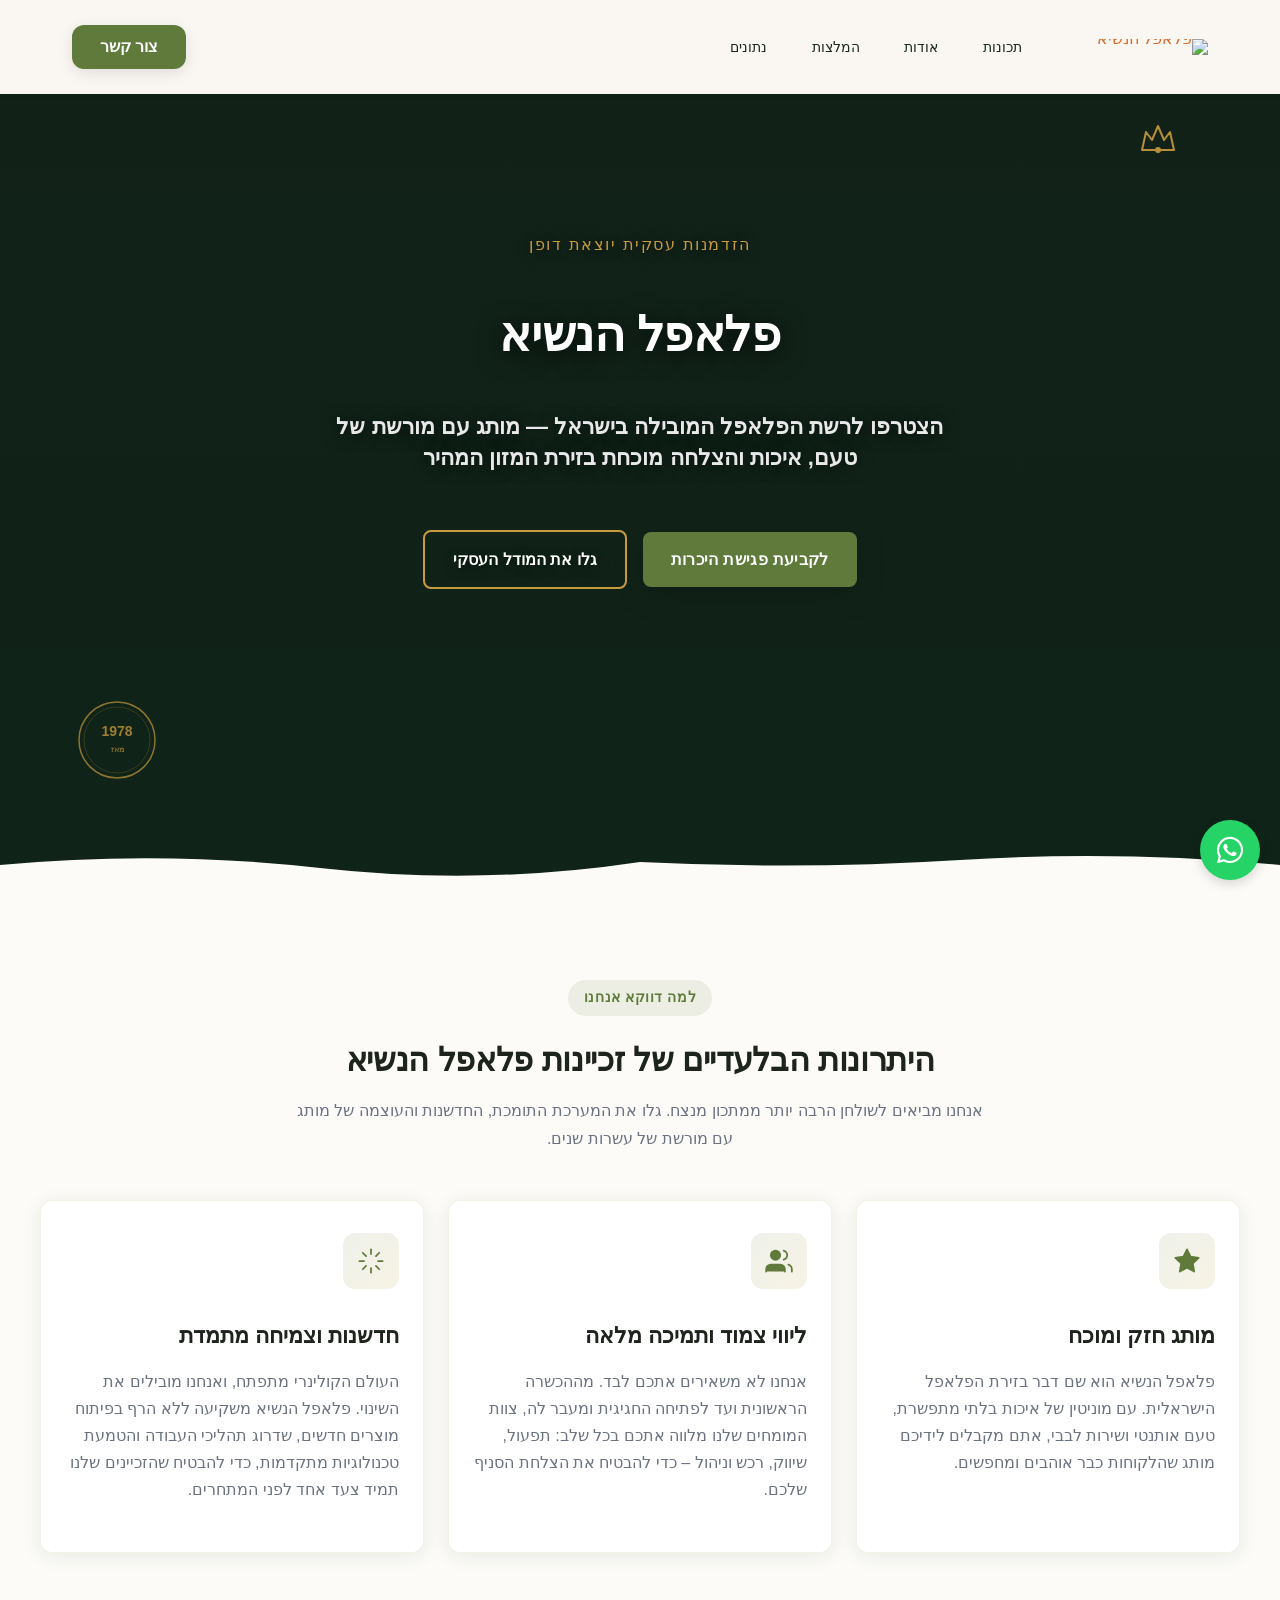
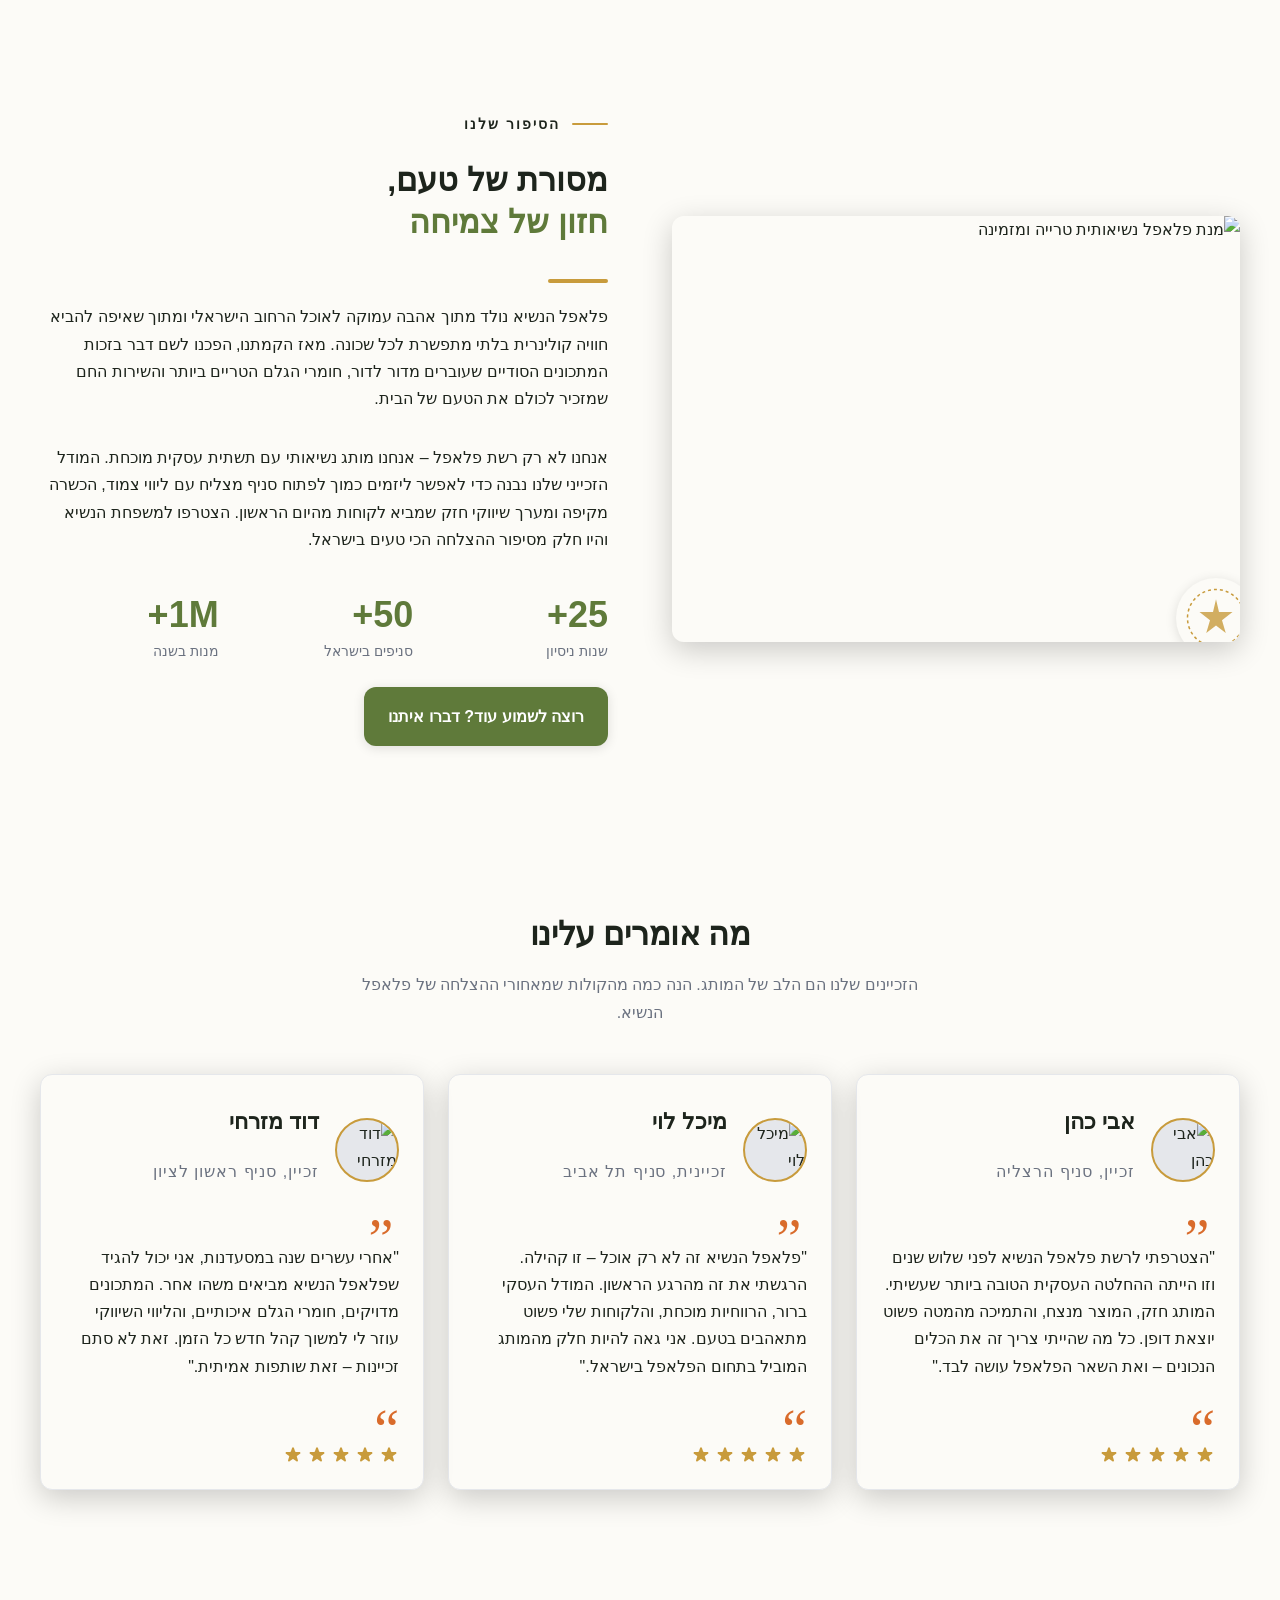
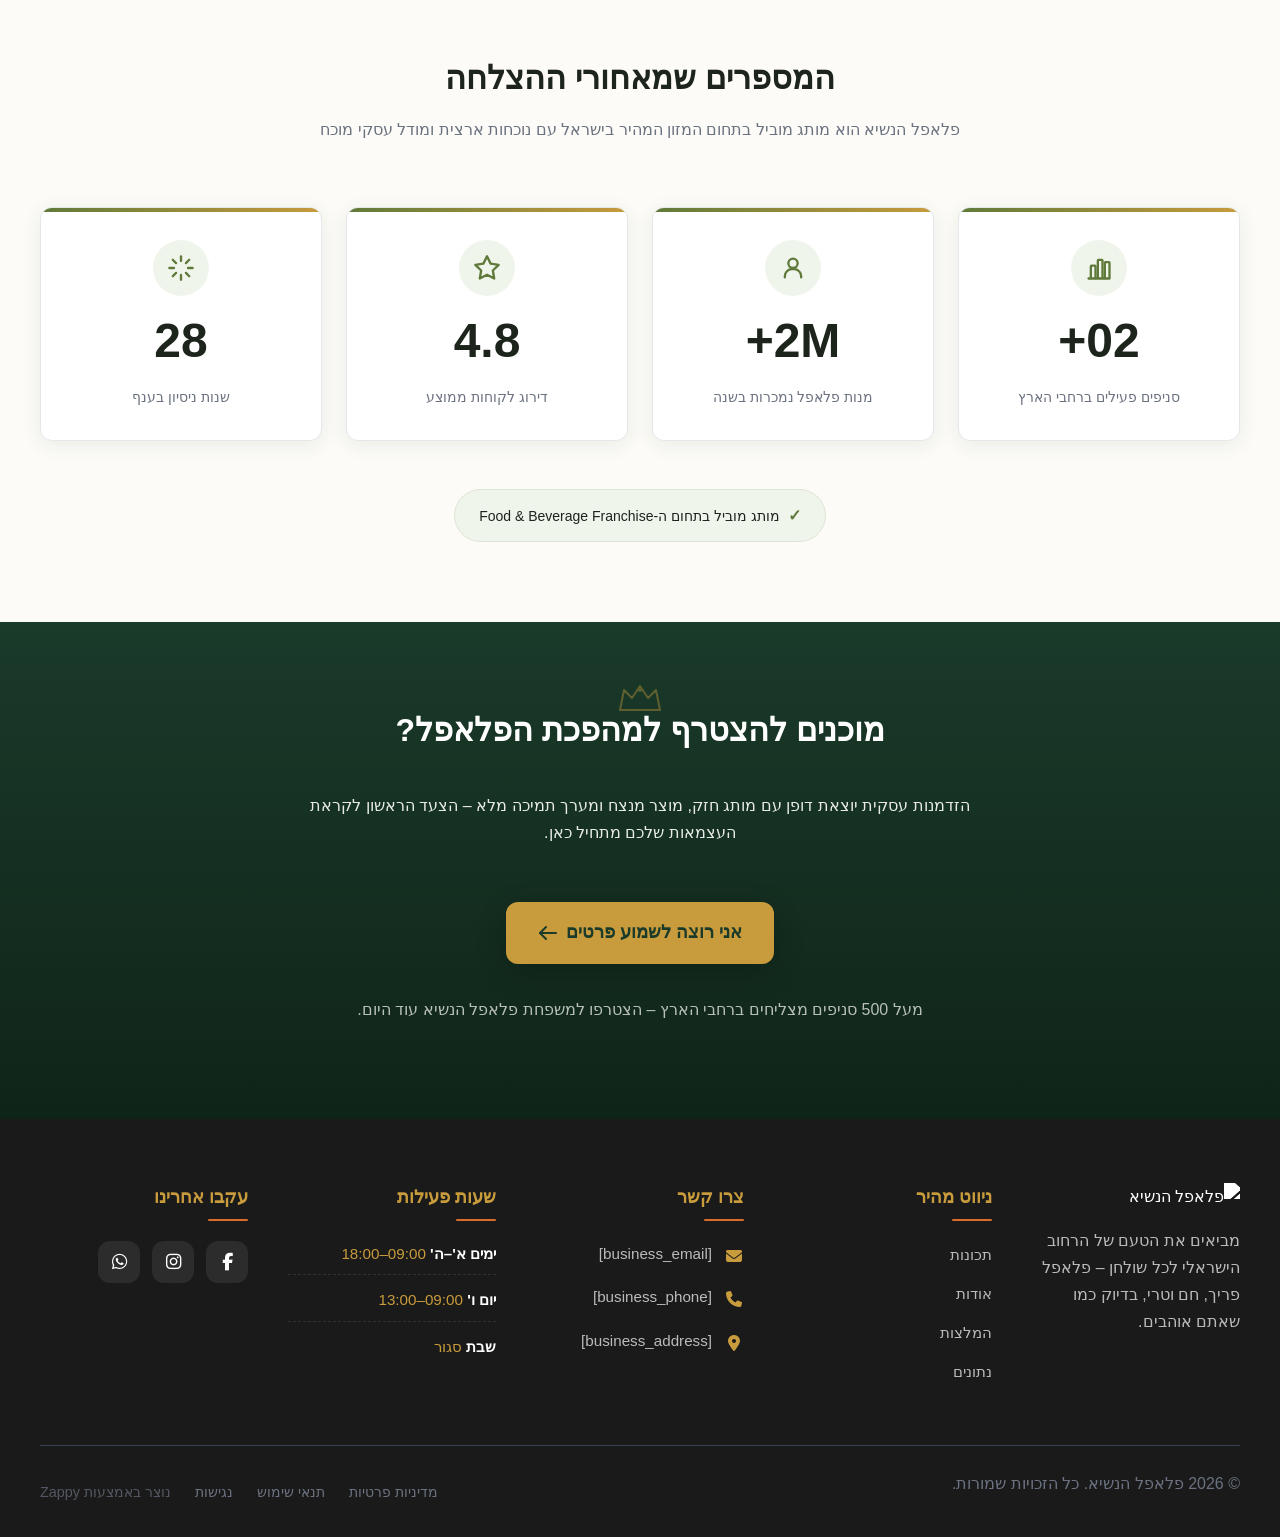
==== commit ee9009c1: "Incremental sync: 1 page(s) — text_edit" ====
--- a/index.html
+++ b/index.html
@@ -253,7 +253,7 @@
     <link rel="icon" type="image/png" sizes="512x512" href="/assets/favicon-512x512.png">
     <link rel="apple-touch-icon" href="/assets/apple-touch-icon.png">
     <!-- Cookie Consent -->
-    <link rel="stylesheet" href="https://cdn.jsdelivr.net/npm/vanilla-cookieconsent@3/dist/cookieconsent.css" />
+    <link rel="stylesheet" href="https://cdn.jsdelivr.net/npm/vanilla-cookieconsent@3/dist/cookieconsent.css">
     <script src="https://cdn.jsdelivr.net/npm/vanilla-cookieconsent@3/dist/cookieconsent.umd.js"></script>
     <!-- Mickidum Accessibility Toolbar -->
     <script src="https://cdn.jsdelivr.net/gh/mickidum/acc_toolbar/acctoolbar/acctoolbar.min.js"></script>
@@ -1047,7 +1047,7 @@
     <!-- Stats Grid -->
     <div class="index-stats-section__grid">
       <!-- Stat 1 -->
-      <div class="index-stats-section__stat-card">
+      <div class="index-stats-section__stat-card" data-grid-item-index="0">
         <div class="index-stats-section__stat-icon-wrapper">
           <svg class="index-stats-section__stat-icon" viewBox="0 0 24 24" fill="none" xmlns="http://www.w3.org/2000/svg" data-element-type="icon" data-icon-type="svg">
             <path d="M3 21H21" stroke="currentColor" stroke-width="2" stroke-linecap="round"></path>
@@ -1056,12 +1056,12 @@
             <path d="M17 21V7.5C17 7.22386 17.2239 7 17.5 7H20.5C20.7761 7 21 7.22386 21 7.5V21" stroke="currentColor" stroke-width="2"></path>
           </svg>
         </div>
-        <div class="index-stats-section__stat-number">50+</div>
+        <div class="index-stats-section__stat-number" style="">02+</div>
         <div class="index-stats-section__stat-label">סניפים פעילים ברחבי הארץ</div>
       </div>
 
       <!-- Stat 2 -->
-      <div class="index-stats-section__stat-card">
+      <div class="index-stats-section__stat-card" data-grid-item-index="1">
         <div class="index-stats-section__stat-icon-wrapper">
           <svg class="index-stats-section__stat-icon" viewBox="0 0 24 24" fill="none" xmlns="http://www.w3.org/2000/svg" data-element-type="icon" data-icon-type="svg">
             <circle cx="12" cy="8" r="4" stroke="currentColor" stroke-width="2"></circle>
@@ -1073,7 +1073,7 @@
       </div>
 
       <!-- Stat 3 -->
-      <div class="index-stats-section__stat-card">
+      <div class="index-stats-section__stat-card" data-grid-item-index="2">
         <div class="index-stats-section__stat-icon-wrapper">
           <svg class="index-stats-section__stat-icon" viewBox="0 0 24 24" fill="none" xmlns="http://www.w3.org/2000/svg" data-element-type="icon" data-icon-type="svg">
             <path d="M12 2L15.09 8.26L22 9.27L17 14.14L18.18 21.02L12 17.77L5.82 21.02L7 14.14L2 9.27L8.91 8.26L12 2Z" stroke="currentColor" stroke-width="2" stroke-linejoin="round"></path>
@@ -1084,7 +1084,7 @@
       </div>
 
       <!-- Stat 4 -->
-      <div class="index-stats-section__stat-card">
+      <div class="index-stats-section__stat-card" data-grid-item-index="3">
         <div class="index-stats-section__stat-icon-wrapper">
           <svg class="index-stats-section__stat-icon" viewBox="0 0 24 24" fill="none" xmlns="http://www.w3.org/2000/svg" data-element-type="icon" data-icon-type="svg">
             <path d="M12 2V6" stroke="currentColor" stroke-width="2" stroke-linecap="round"></path>
@@ -1097,7 +1097,7 @@
             <path d="M16.24 7.76L19.07 4.93" stroke="currentColor" stroke-width="2" stroke-linecap="round"></path>
           </svg>
         </div>
-        <div class="index-stats-section__stat-number">25</div>
+        <div class="index-stats-section__stat-number" style="">28</div>
         <div class="index-stats-section__stat-label">שנות ניסיון בענף</div>
       </div>
     </div>
@@ -1143,7 +1143,7 @@
   <div class="footer-container">
     <div class="footer-grid">
       <div class="footer-col footer-company-col">
-        <img src="/assets/food-beverage-franchise-logo.webp" alt="פלאפל הנשיא" class="logo" />
+        <img src="/assets/food-beverage-franchise-logo.webp" alt="פלאפל הנשיא" class="logo">
         <p class="footer-tagline">מביאים את הטעם של הרחוב הישראלי לכל שולחן – פלאפל פריך, חם וטרי, בדיוק כמו שאתם אוהבים.</p>
       </div>
       <div class="footer-col footer-links-col">
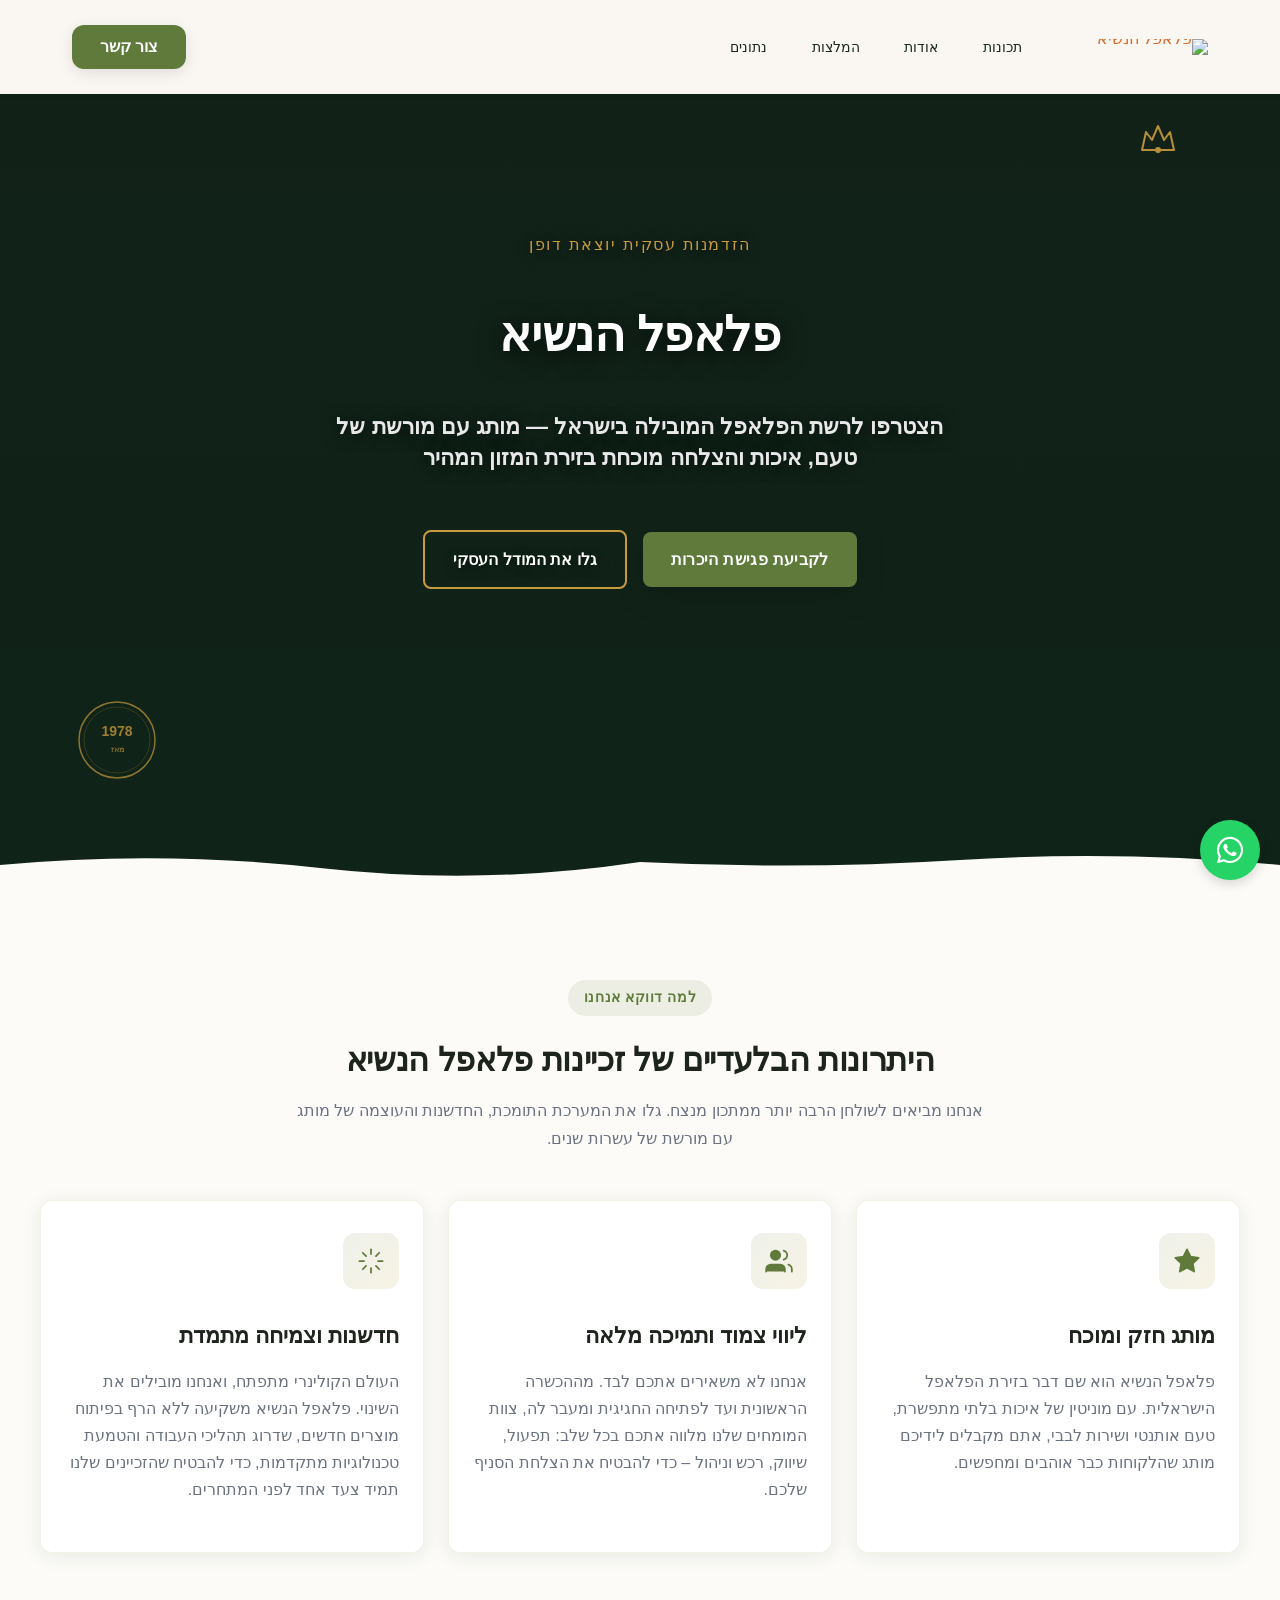
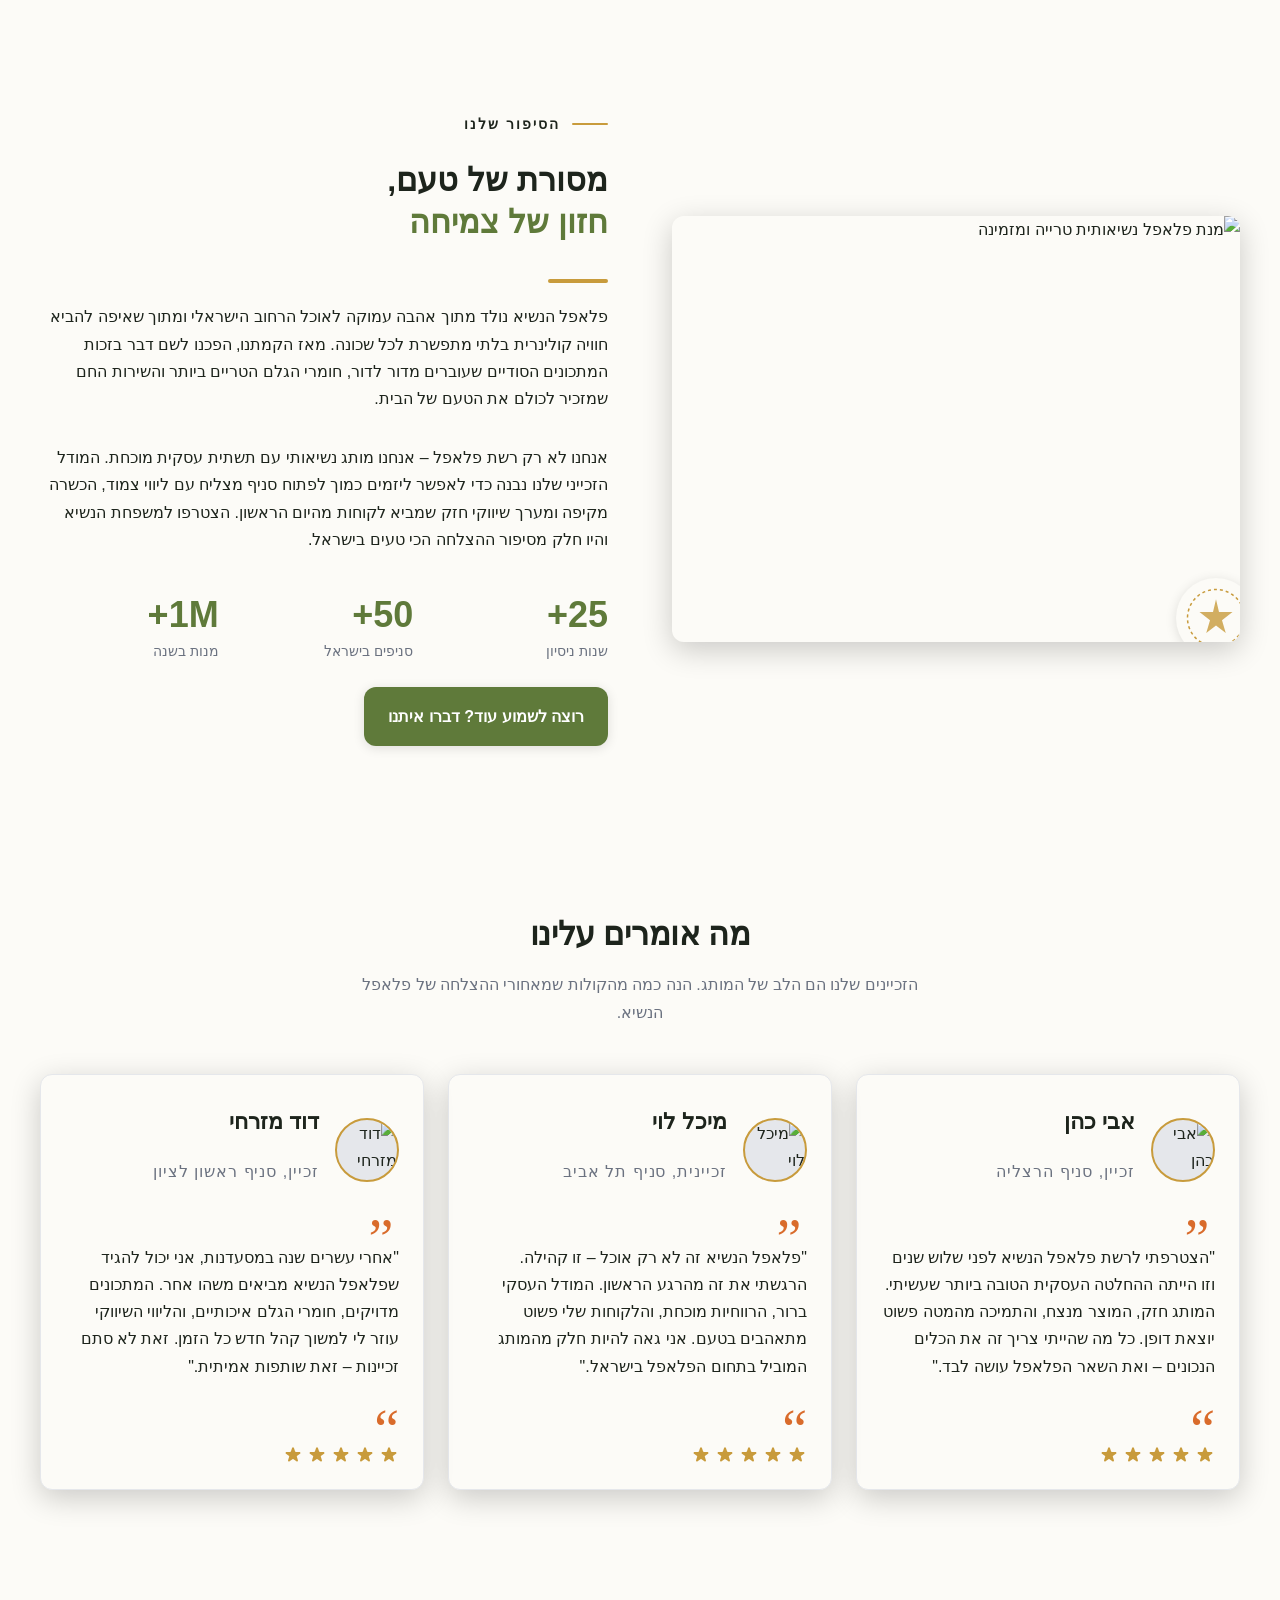
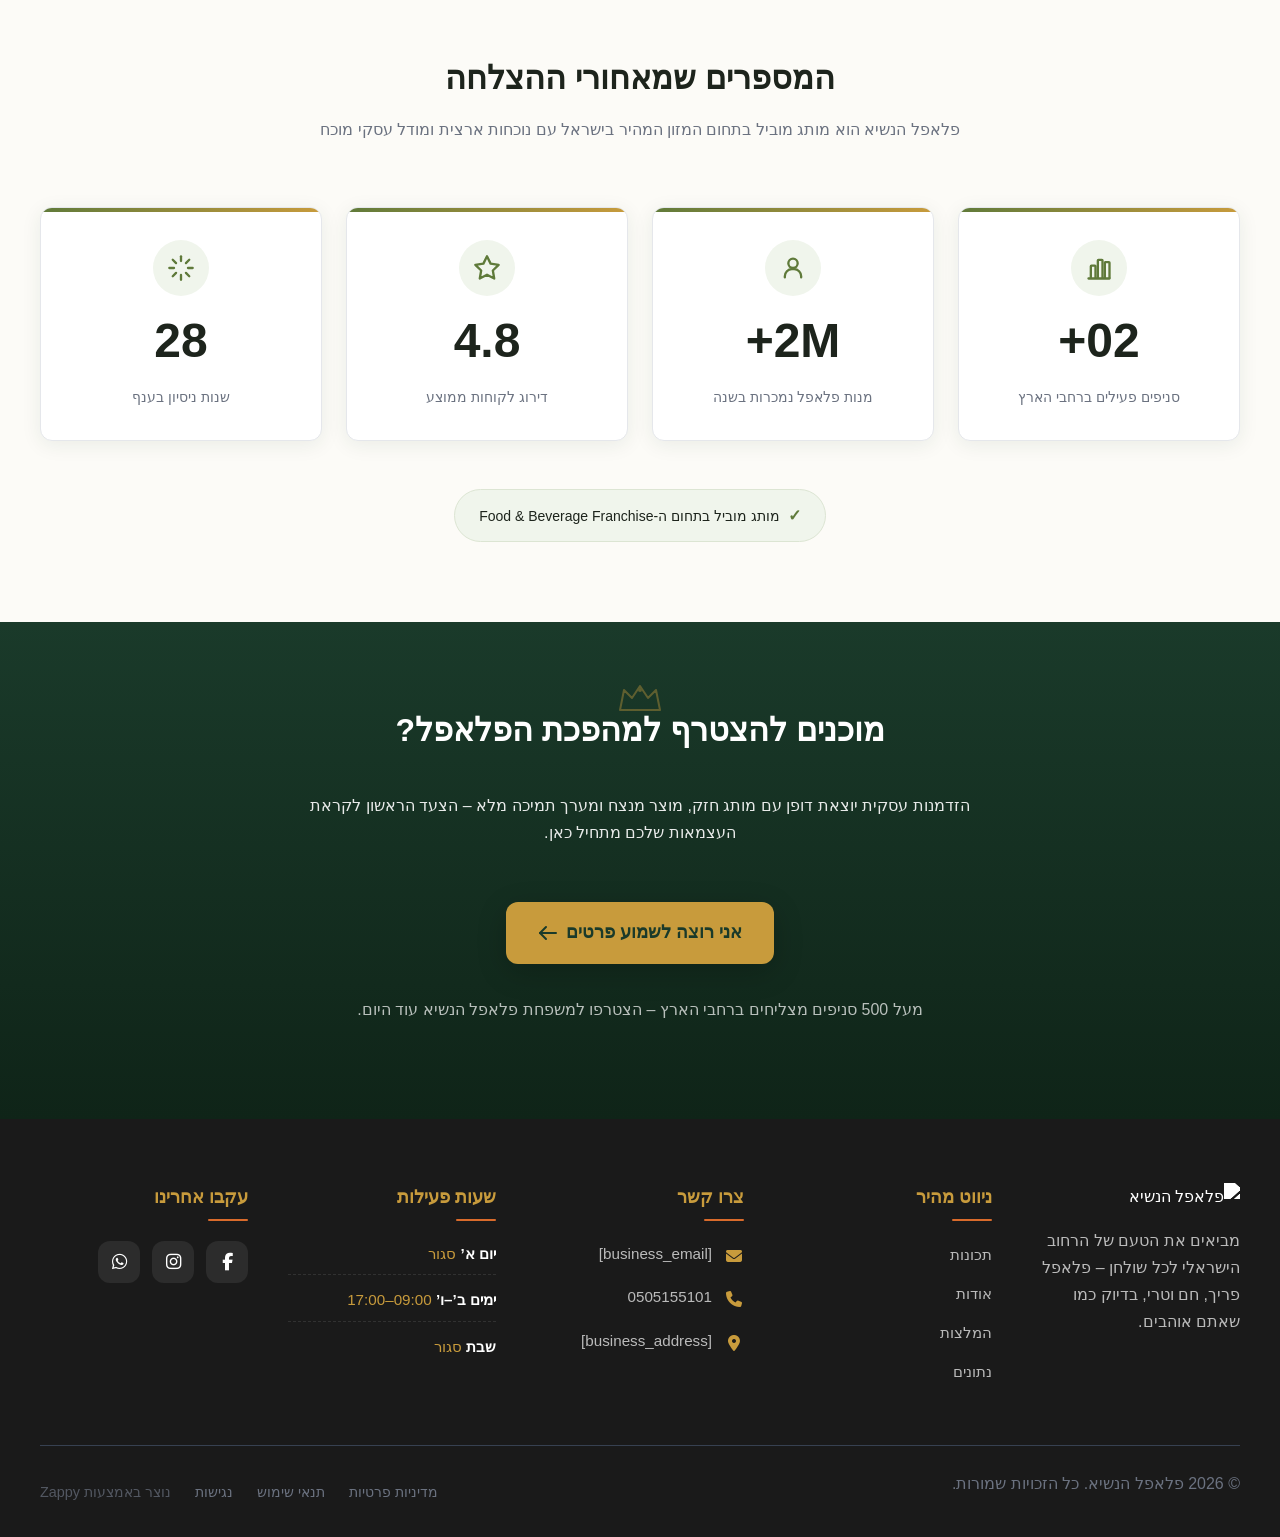
==== commit ec1507fa: "Background sync: Progressive GitHub Sync" ====
--- a/index.html
+++ b/index.html
@@ -358,7 +358,7 @@
       <path d="M18 6L6 18M6 6l12 12" stroke="currentColor" stroke-width="2" stroke-linecap="round"></path>
     </svg>
   </button>
-  <button class="phone-header-btn" data-phone="[business_phone]" aria-label="Call">
+  <button class="phone-header-btn" data-phone="0505155101" aria-label="Call">
     <svg width="20" height="20" viewBox="0 0 24 24" fill="currentColor">
       <path d="M22 16.92v3a2 2 0 0 1-2.18 2 19.79 19.79 0 0 1-8.63-3.07 19.5 19.5 0 0 1-6-6 19.79 19.79 0 0 1-3.07-8.67A2 2 0 0 1 4.11 2h3a2 2 0 0 1 2 1.72 12.84 12.84 0 0 0 .7 2.81 2 2 0 0 1-.45 2.11L8.09 9.91a16 16 0 0 0 6 6l1.27-1.27a2 2 0 0 1 2.11-.45 12.84 12.84 0 0 0 2.81.7A2 2 0 0 1 22 16.92z"></path>
     </svg>
@@ -797,7 +797,7 @@
         const phoneLinks = document.querySelectorAll('a[href^="tel:"]');
         const phoneNumber = phoneLinks.length > 0 
           ? phoneLinks[0].getAttribute('href').replace('tel:', '')
-          : '[business_phone]';
+          : '0505155101';
         
         window.location.href = 'tel:' + phoneNumber;
         console.log('[Navbar] Phone button clicked');
@@ -1056,7 +1056,7 @@
             <path d="M17 21V7.5C17 7.22386 17.2239 7 17.5 7H20.5C20.7761 7 21 7.22386 21 7.5V21" stroke="currentColor" stroke-width="2"></path>
           </svg>
         </div>
-        <div class="index-stats-section__stat-number" style="">02+</div>
+        <div class="index-stats-section__stat-number" >02+</div>
         <div class="index-stats-section__stat-label">סניפים פעילים ברחבי הארץ</div>
       </div>
 
@@ -1097,7 +1097,7 @@
             <path d="M16.24 7.76L19.07 4.93" stroke="currentColor" stroke-width="2" stroke-linecap="round"></path>
           </svg>
         </div>
-        <div class="index-stats-section__stat-number" style="">28</div>
+        <div class="index-stats-section__stat-number" >28</div>
         <div class="index-stats-section__stat-label">שנות ניסיון בענף</div>
       </div>
     </div>
@@ -1164,7 +1164,7 @@
           </li>
           <li>
             <span class="contact-icon"><i class="fas fa-phone"></i></span>
-            <span class="contact-text"><a href="tel:[business_phone]">[business_phone]</a></span>
+            <span class="contact-text"><a href="tel:0505155101">0505155101</a></span>
           </li>
           <li><a href="/"><span class="contact-icon"><i class="fas fa-map-marker-alt"></i></span>
             <span class="contact-text">[business_address]</span></a></li>
@@ -1172,11 +1172,9 @@
       </div>
       <div class="footer-col footer-hours-col">
         <h4>שעות פעילות</h4>
-        <ul class="footer-hours">
-          <li><a href="/"><span class="hours-day">ימים א'–ה'</span> <span class="hours-time">09:00–18:00</span></a></li>
-          <li><a href="/"><span class="hours-day">יום ו'</span> <span class="hours-time">09:00–13:00</span></a></li>
-          <li><a href="/"><span class="hours-day">שבת</span> <span class="hours-time">סגור</span></a></li>
-        </ul>
+        <ul class="footer-hours"><li><a href="/"><span class="hours-day">יום א’</span> <span class="hours-time">סגור</span></a></li>
+<li><a href="/"><span class="hours-day">ימים ב’–ו’</span> <span class="hours-time">09:00–17:00</span></a></li>
+<li><a href="/"><span class="hours-day">שבת</span> <span class="hours-time">סגור</span></a></li></ul>
       </div>
       <div class="footer-col footer-social-col">
         <h4>עקבו אחרינו</h4>
@@ -1201,7 +1199,7 @@
   </div>
 </footer>
   
-  <a href="https://wa.me/[whatsapp_handle]" class="whatsapp-float" aria-label="WhatsApp">
+  <a href="https://wa.me/0505155101" class="whatsapp-float" aria-label="WhatsApp">
     <i class="fab fa-whatsapp"></i>
   </a>
   
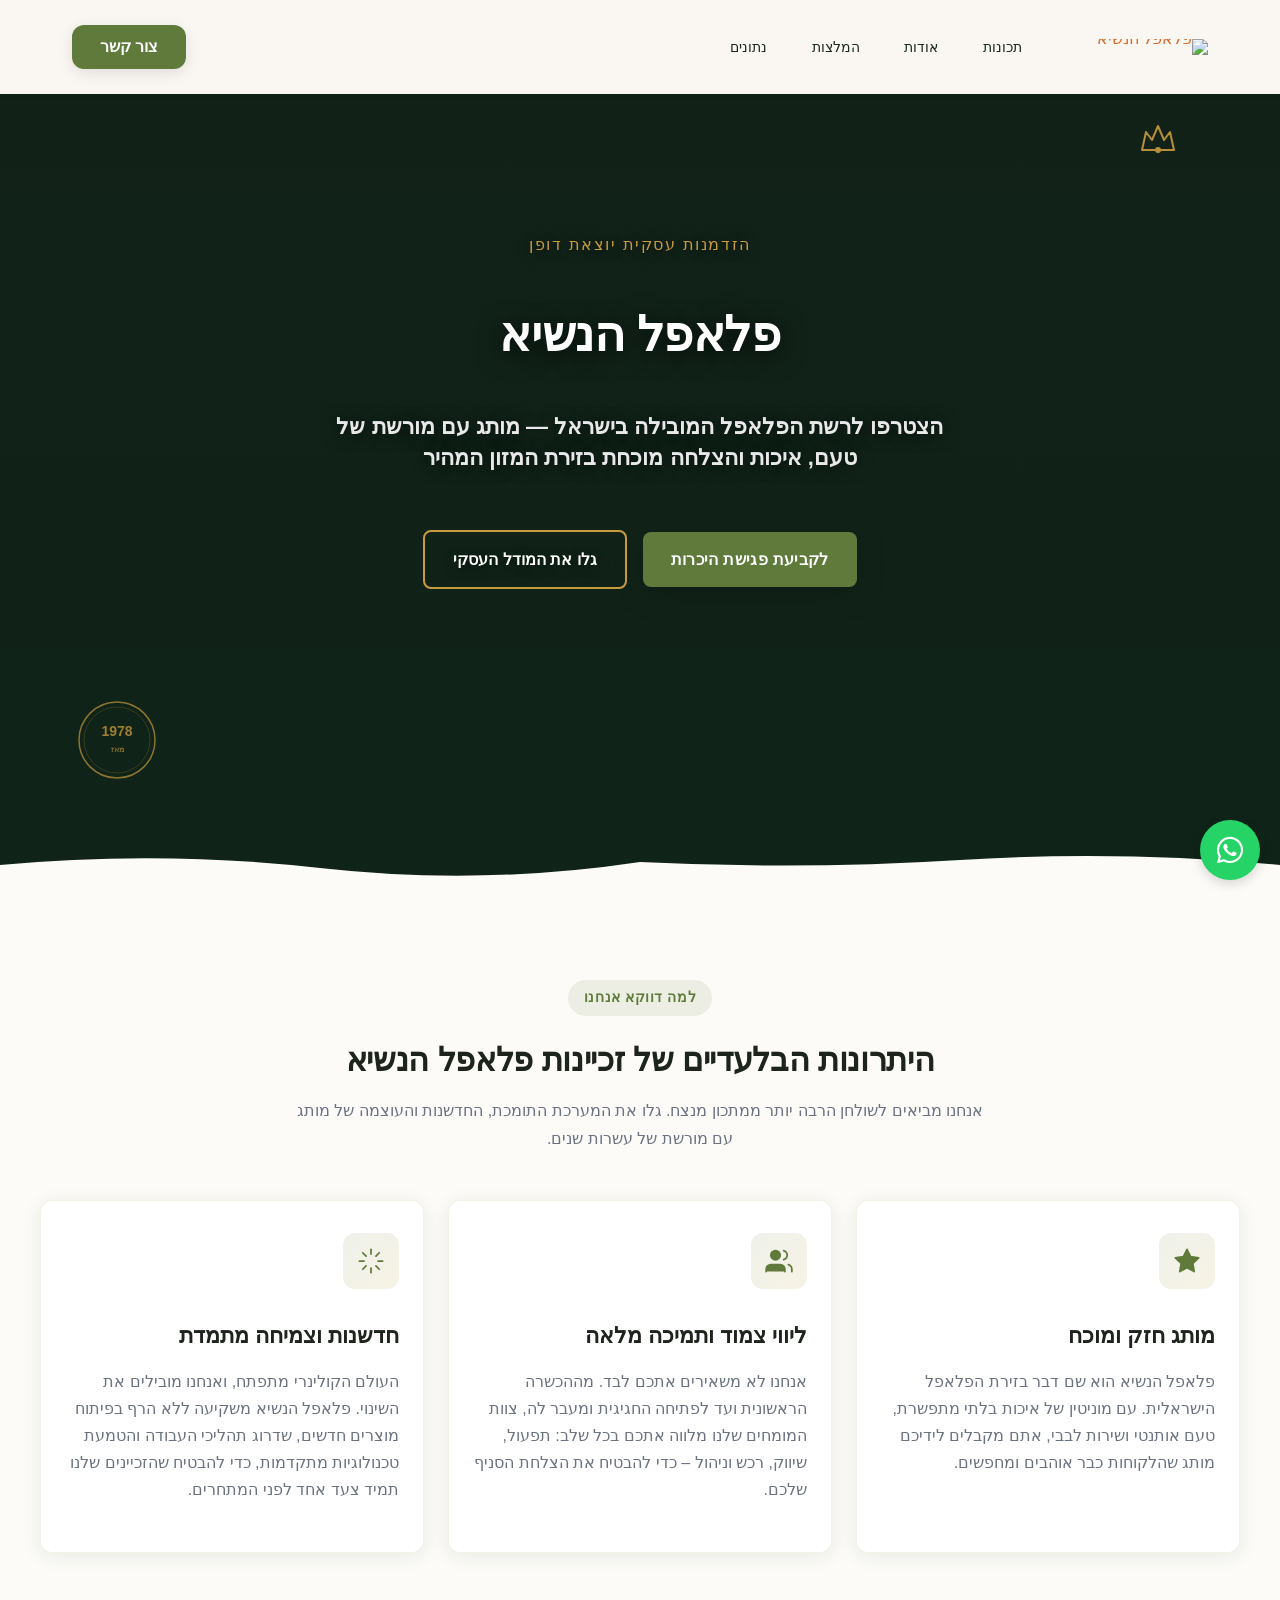
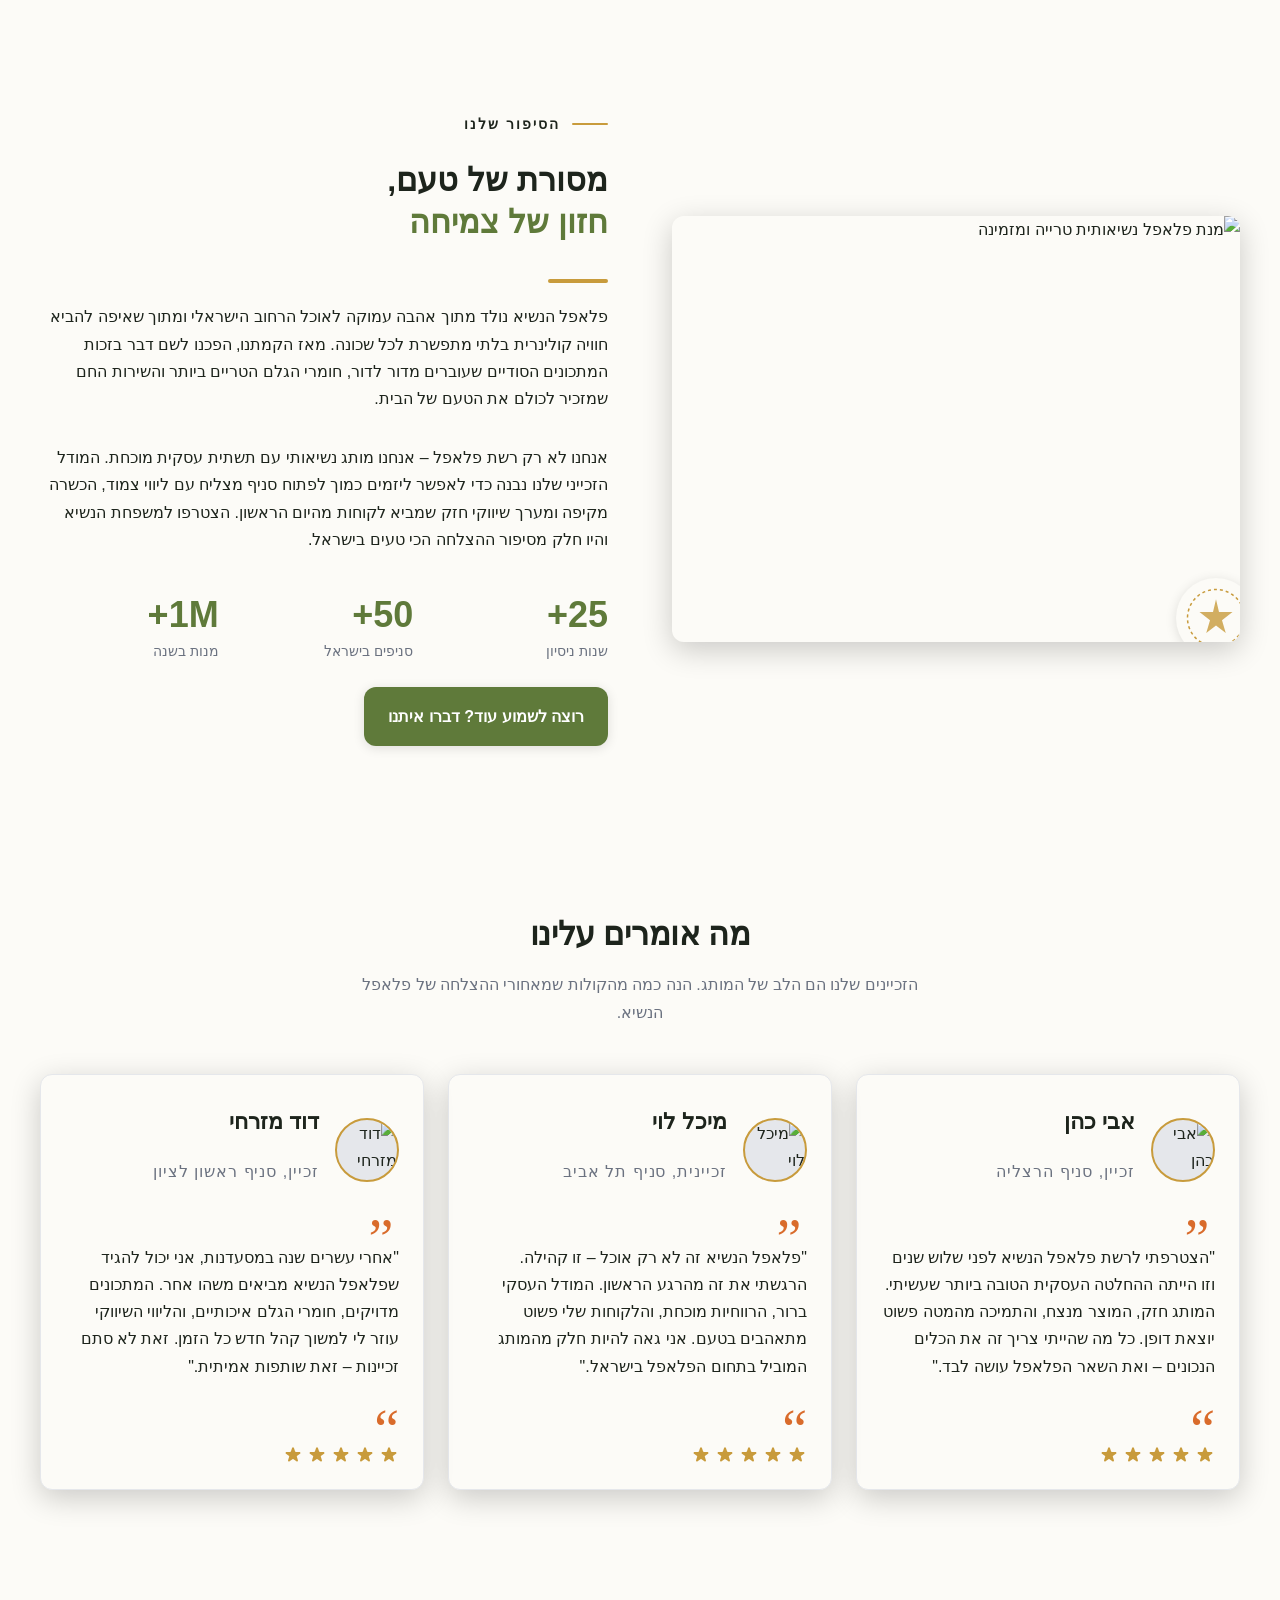
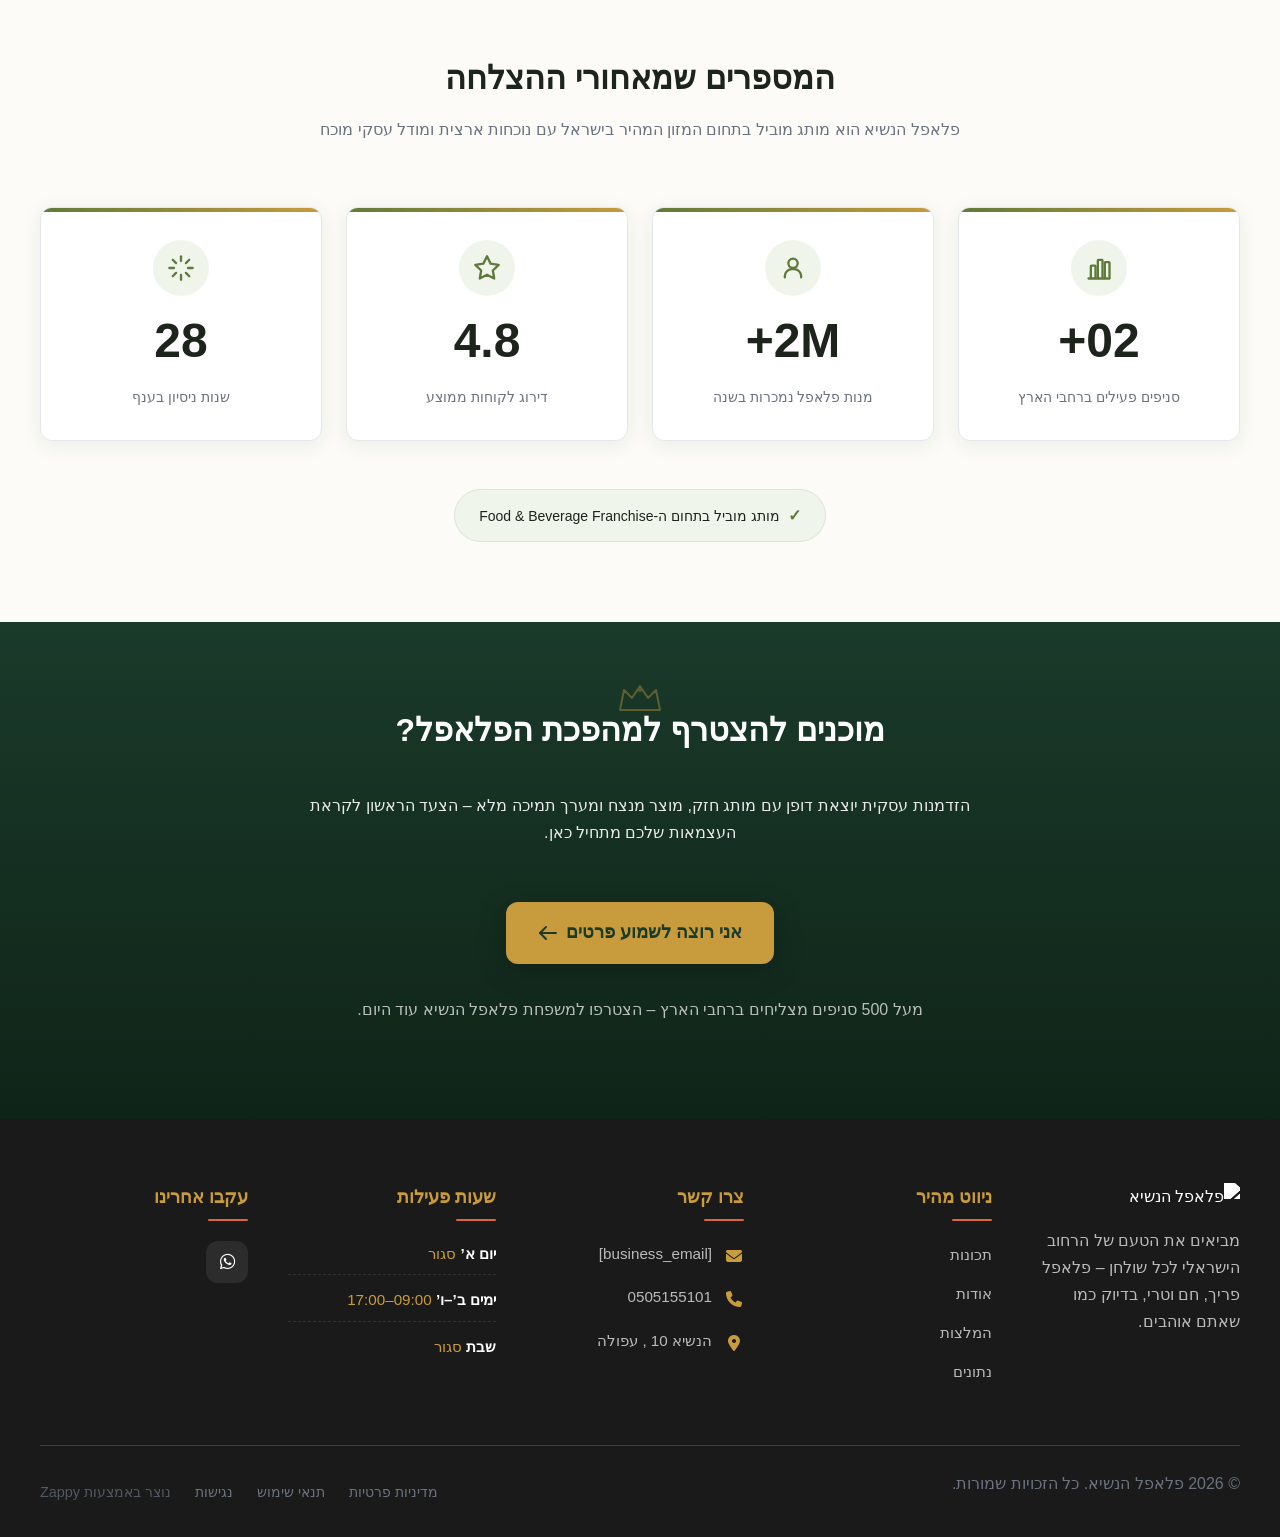
==== commit 58064b1d: "Background sync: Progressive GitHub Sync" ====
--- a/index.html
+++ b/index.html
@@ -1167,7 +1167,7 @@
             <span class="contact-text"><a href="tel:0505155101">0505155101</a></span>
           </li>
           <li><a href="/"><span class="contact-icon"><i class="fas fa-map-marker-alt"></i></span>
-            <span class="contact-text">[business_address]</span></a></li>
+            <span class="contact-text">הנשיא 10 , עפולה</span></a></li>
         </ul>
       </div>
       <div class="footer-col footer-hours-col">
@@ -1179,9 +1179,9 @@
       <div class="footer-col footer-social-col">
         <h4>עקבו אחרינו</h4>
         <div class="footer-social">
-          <a href="#" aria-label="Facebook" data-zappy-social-placeholder="true"><i class="fab fa-facebook-f"></i></a>
-          <a href="#" aria-label="Instagram" data-zappy-social-placeholder="true"><i class="fab fa-instagram"></i></a>
-          <a href="#" aria-label="WhatsApp" data-zappy-social-placeholder="true"><i class="fab fa-whatsapp"></i></a>
+          <a href="#" aria-label="Facebook" data-zappy-social-placeholder="true" style="display:none !important;"><i class="fab fa-facebook-f"></i></a>
+          <a href="#" aria-label="Instagram" data-zappy-social-placeholder="true" style="display:none !important;"><i class="fab fa-instagram"></i></a>
+          <a href="https://wa.me/972505155101" aria-label="WhatsApp" data-zappy-social-placeholder="true"><i class="fab fa-whatsapp"></i></a>
         </div>
       </div>
     </div>
@@ -1199,7 +1199,7 @@
   </div>
 </footer>
   
-  <a href="https://wa.me/0505155101" class="whatsapp-float" aria-label="WhatsApp">
+  <a href="https://wa.me/972505155101" class="whatsapp-float" aria-label="WhatsApp">
     <i class="fab fa-whatsapp"></i>
   </a>
   
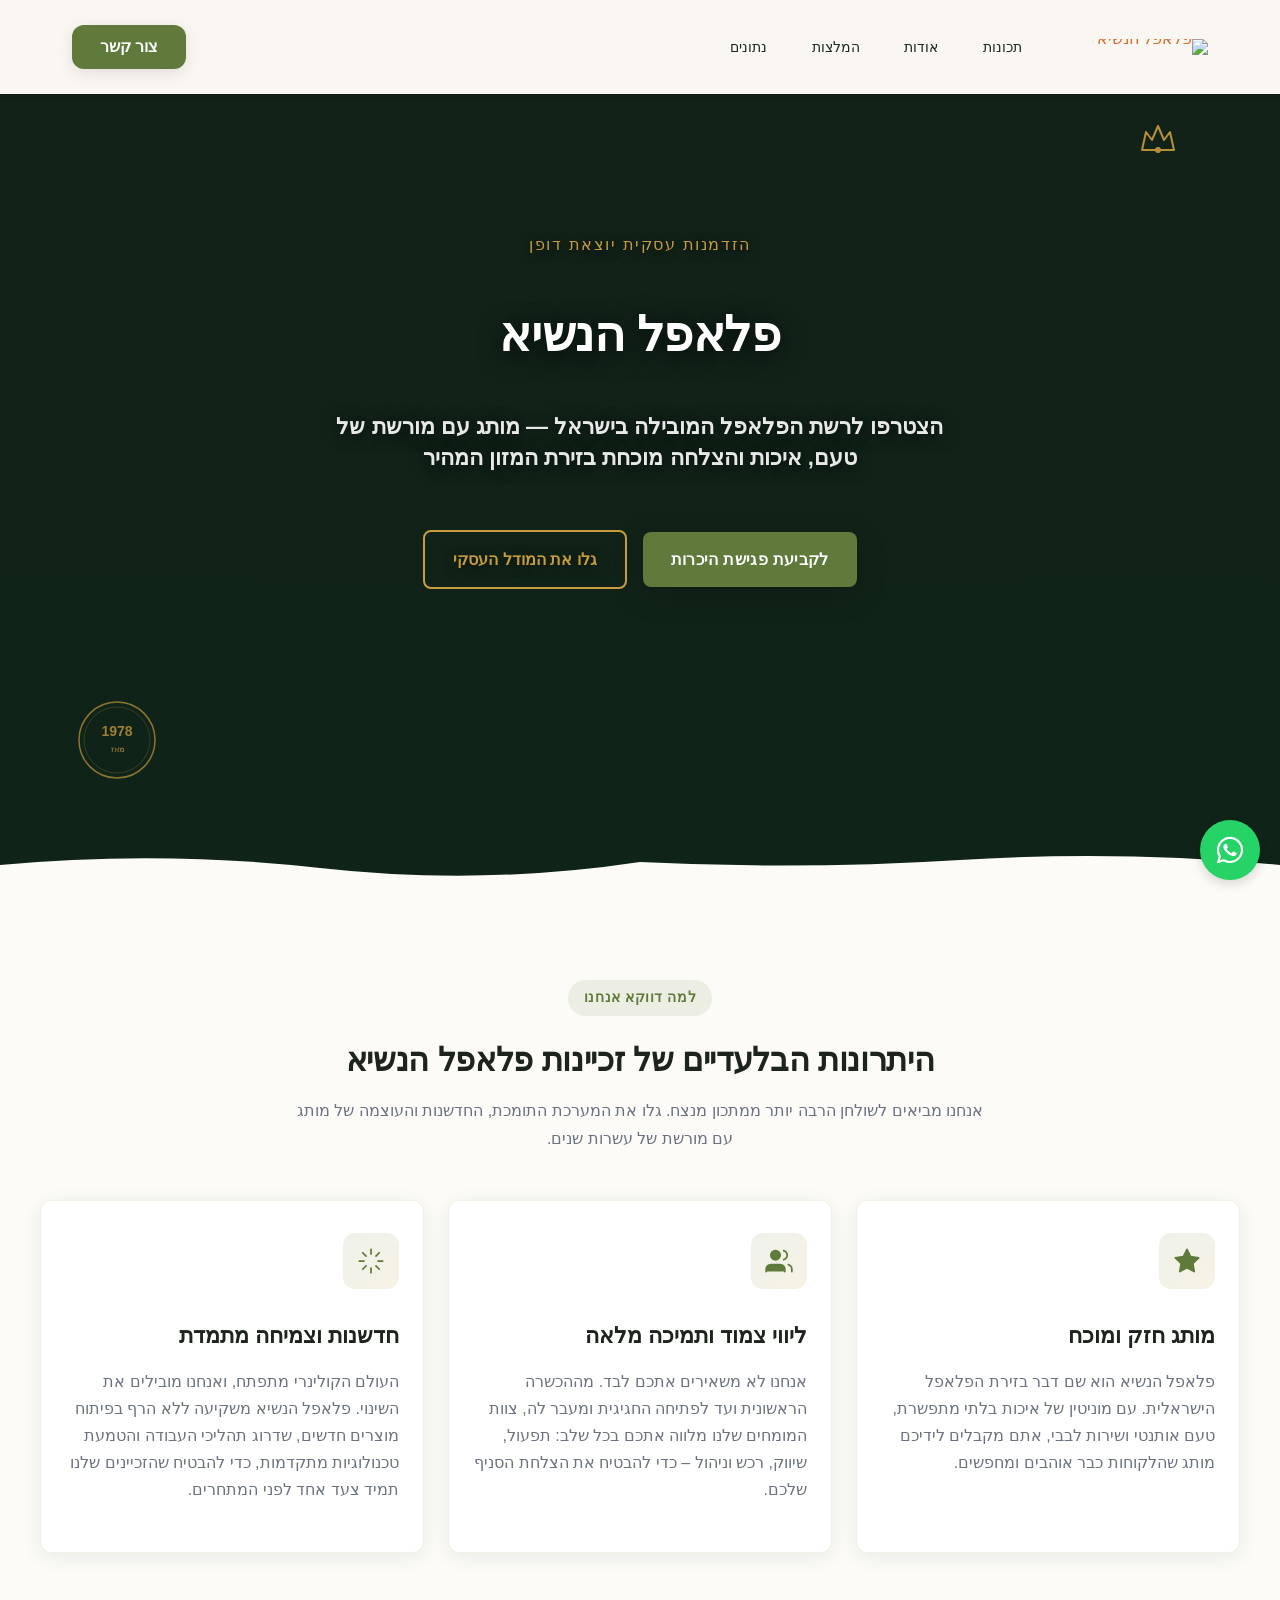
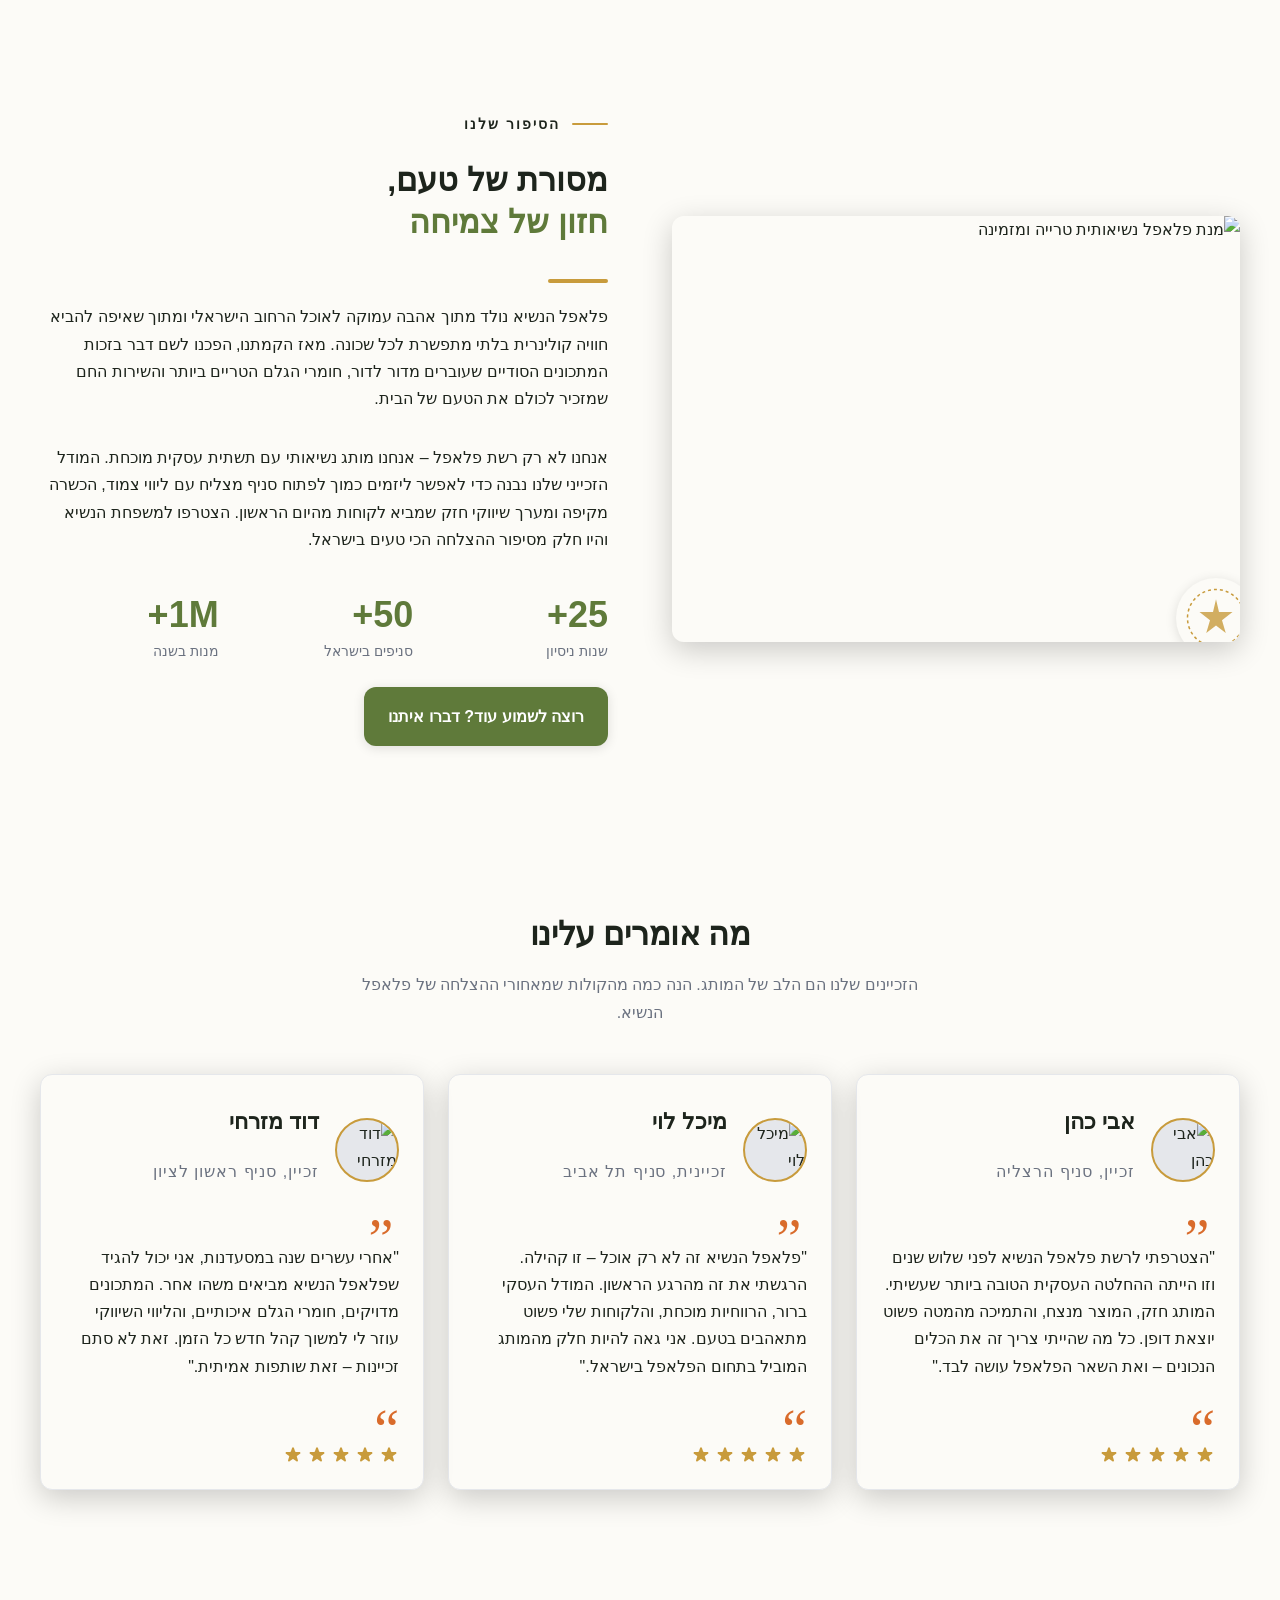
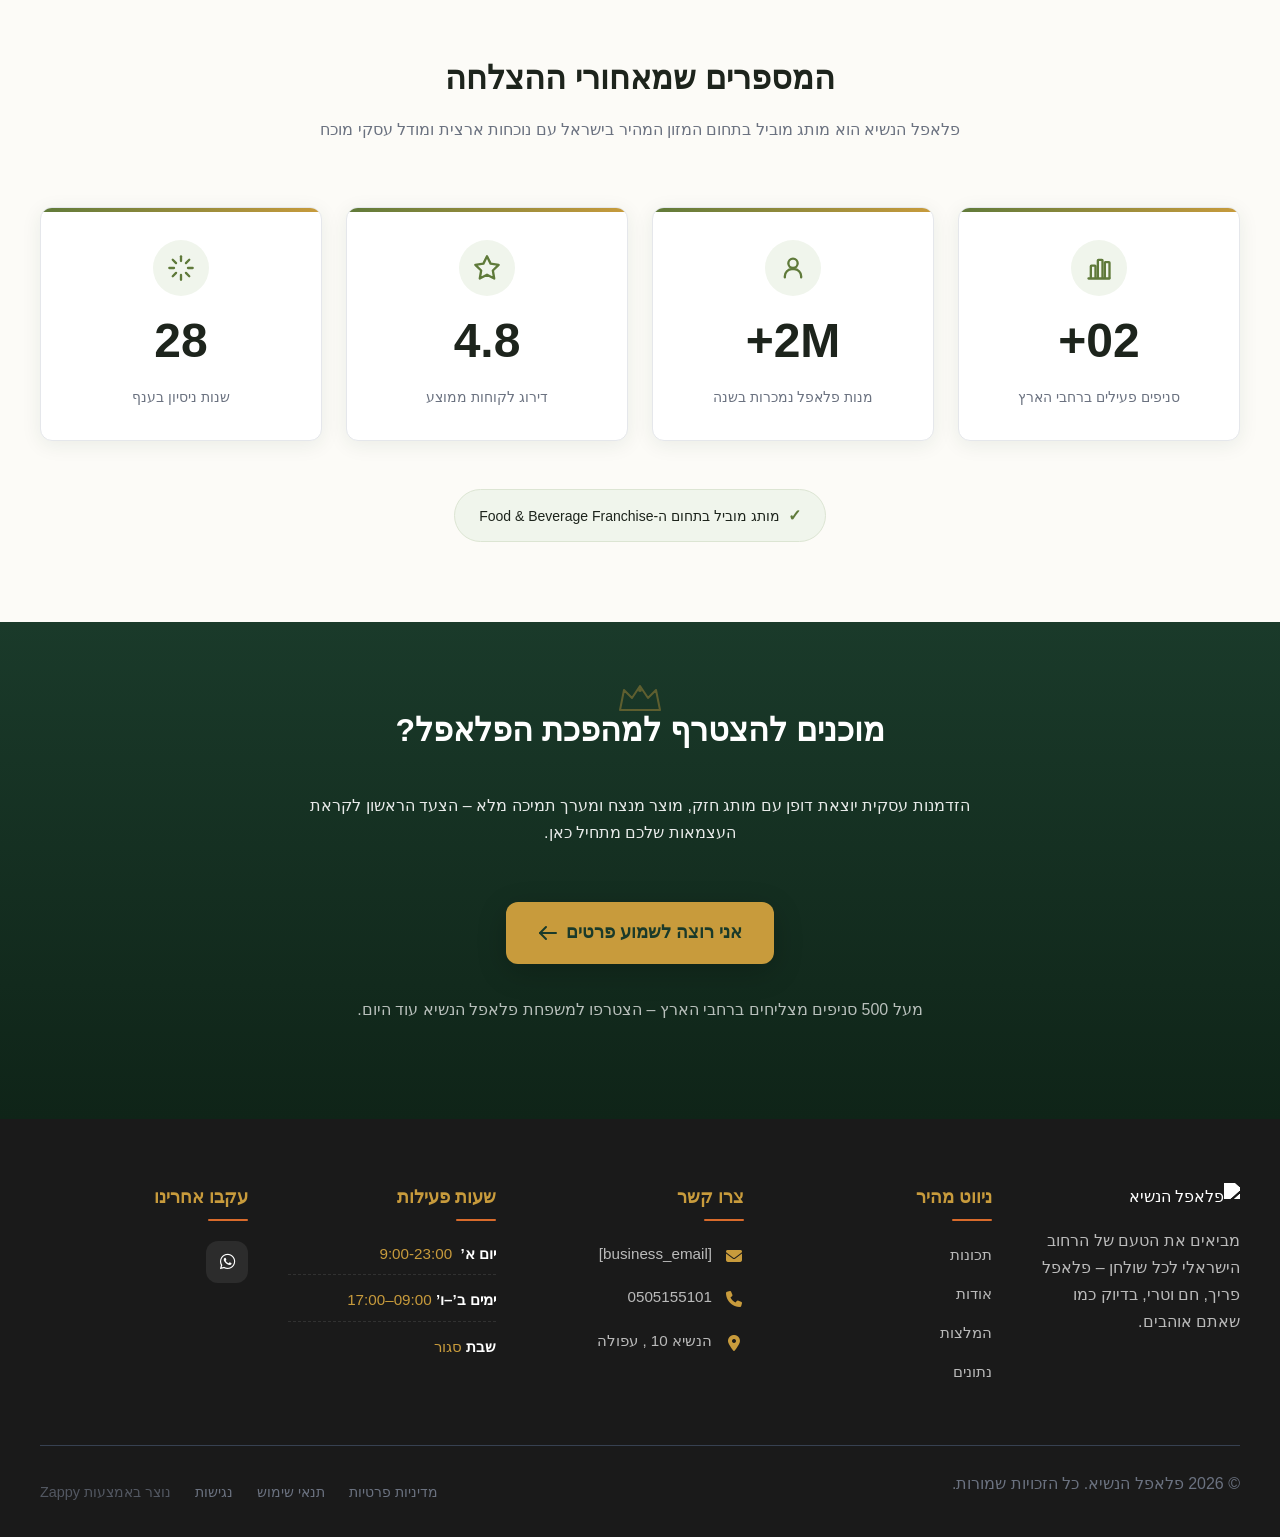
==== commit 00919caa: "Incremental sync: 1 page(s) — update_button" ====
--- a/index.html
+++ b/index.html
@@ -817,7 +817,7 @@
     <section data-band-index="0" id="hero" class="index-hero-section" data-layout-spec="דף הבית-hero" data-hero-type="fullscreen-scrim">
   <!-- Background Image -->
   <div class="index-hero-section__bg-wrapper">
-    <img loading="eager" fetchpriority="high" data-hero-bg="true" data-placeholder="index-hero-image-1" data-context="Warm, inviting falafel stand with golden fried falafel balls, fresh pita, and vibrant salads, shot in natural light with a slightly editorial, aspirational feel. The background shows a bustling Israeli market street." width="1200" height="600" src="/assets/site-index-hero-image-1.webp" alt="פלאפל הנשיא - דוכן פלאפל חם ומזמין" class="index-hero-section__bg-img">
+    <img loading="eager" fetchpriority="high" data-hero-bg="true" data-placeholder="index-hero-image-1" data-context="Warm, inviting falafel stand with golden fried falafel balls, fresh pita, and vibrant salads, shot in natural light with a slightly editorial, aspirational feel. The background shows a bustling Israeli market street." width="1200" height="600" src="/assets/site-index-hero-image-1.webp" alt="פלאפל הנשיא - דוכן פלאפל חם ומזמין" class="index-hero-section__bg-img" data-hero-background="true" data-element-type="image" data-element-id="img-1781882311283-ovk95a68s">
   </div>
 
   <!-- Scrim Overlay -->
@@ -847,8 +847,8 @@
     <h1 class="index-hero-section__headline">פלאפל הנשיא</h1>
     <h3 class="index-hero-section__subheadline">הצטרפו לרשת הפלאפל המובילה בישראל — מותג עם מורשת של טעם, איכות והצלחה מוכחת בזירת המזון המהיר</h3>
     <div class="index-hero-section__cta-group">
-      <a href="#contact" class="index-hero-section__btn-primary">לקביעת פגישת היכרות</a>
-      <a href="#about" class="index-hero-section__btn-secondary">גלו את המודל העסקי</a>
+      <a href="#cta" class="index-hero-section__btn-primary btn btn-primary" data-element-type="button" data-element-id="btn-1781882311278-luscoviql" data-native-element="true" style="outline: none; border-color: rgb(95, 122, 58) !important; color: rgb(255, 255, 255) !important; background-color: rgb(95, 122, 58) !important; background-image: none !important;">לקביעת פגישת היכרות</a>
+      <a href="#about" class="index-hero-section__btn-secondary btn btn-outline btn-secondary" data-element-type="button" data-element-id="btn-1781882311278-qvhth6xab" data-native-element="true" style="outline: none; background-color: transparent !important; background-image: none !important; color: rgb(200, 155, 60) !important; border-color: rgb(200, 155, 60) !important;">גלו את המודל העסקי</a>
     </div>
   </div>
 
@@ -1056,7 +1056,7 @@
             <path d="M17 21V7.5C17 7.22386 17.2239 7 17.5 7H20.5C20.7761 7 21 7.22386 21 7.5V21" stroke="currentColor" stroke-width="2"></path>
           </svg>
         </div>
-        <div class="index-stats-section__stat-number" >02+</div>
+        <div class="index-stats-section__stat-number" style="">02+</div>
         <div class="index-stats-section__stat-label">סניפים פעילים ברחבי הארץ</div>
       </div>
 
@@ -1097,7 +1097,7 @@
             <path d="M16.24 7.76L19.07 4.93" stroke="currentColor" stroke-width="2" stroke-linecap="round"></path>
           </svg>
         </div>
-        <div class="index-stats-section__stat-number" >28</div>
+        <div class="index-stats-section__stat-number" style="">28</div>
         <div class="index-stats-section__stat-label">שנות ניסיון בענף</div>
       </div>
     </div>
@@ -1143,7 +1143,7 @@
   <div class="footer-container">
     <div class="footer-grid">
       <div class="footer-col footer-company-col">
-        <img src="/assets/food-beverage-franchise-logo.webp" alt="פלאפל הנשיא" class="logo">
+        <img src="/assets/food-beverage-franchise-logo.webp" alt="פלאפל הנשיא" class="logo" data-zappy-footer-image="true">
         <p class="footer-tagline">מביאים את הטעם של הרחוב הישראלי לכל שולחן – פלאפל פריך, חם וטרי, בדיוק כמו שאתם אוהבים.</p>
       </div>
       <div class="footer-col footer-links-col">
@@ -1159,11 +1159,11 @@
         <h4>צרו קשר</h4>
         <ul class="footer-contact">
           <li>
-            <span class="contact-icon"><i class="fas fa-envelope"></i></span>
+            <span class="contact-icon"><i class="fas fa-envelope" data-element-type="icon" data-element-id="icon-1781882147029-by923c545" data-icon-type="fontawesome"></i></span>
             <span class="contact-text"><a href="mailto:[business_email]">[business_email]</a></span>
           </li>
           <li>
-            <span class="contact-icon"><i class="fas fa-phone"></i></span>
+            <span class="contact-icon"><i class="fas fa-phone" data-element-type="icon" data-element-id="icon-1781882147029-pg7fc7rwd" data-icon-type="fontawesome"></i></span>
             <span class="contact-text"><a href="tel:0505155101">0505155101</a></span>
           </li>
           <li><a href="/"><span class="contact-icon"><i class="fas fa-map-marker-alt"></i></span>
@@ -1172,7 +1172,7 @@
       </div>
       <div class="footer-col footer-hours-col">
         <h4>שעות פעילות</h4>
-        <ul class="footer-hours"><li><a href="/"><span class="hours-day">יום א’</span> <span class="hours-time">סגור</span></a></li>
+        <ul class="footer-hours"><li><a href="/" style=""><span class="hours-day">יום א’</span>&nbsp;<font color="#c89b3c">&nbsp;9:00-23:00</font></a></li>
 <li><a href="/"><span class="hours-day">ימים ב’–ו’</span> <span class="hours-time">09:00–17:00</span></a></li>
 <li><a href="/"><span class="hours-day">שבת</span> <span class="hours-time">סגור</span></a></li></ul>
       </div>
@@ -1181,7 +1181,7 @@
         <div class="footer-social">
           <a href="#" aria-label="Facebook" data-zappy-social-placeholder="true" style="display:none !important;"><i class="fab fa-facebook-f"></i></a>
           <a href="#" aria-label="Instagram" data-zappy-social-placeholder="true" style="display:none !important;"><i class="fab fa-instagram"></i></a>
-          <a href="https://wa.me/972505155101" aria-label="WhatsApp" data-zappy-social-placeholder="true"><i class="fab fa-whatsapp"></i></a>
+          <a href="https://wa.me/972505155101" aria-label="WhatsApp" data-zappy-social-placeholder="true"><i class="fab fa-whatsapp" data-element-type="icon" data-element-id="icon-1781882147029-qb2smmxe8" data-icon-type="fontawesome"></i></a>
         </div>
       </div>
     </div>
